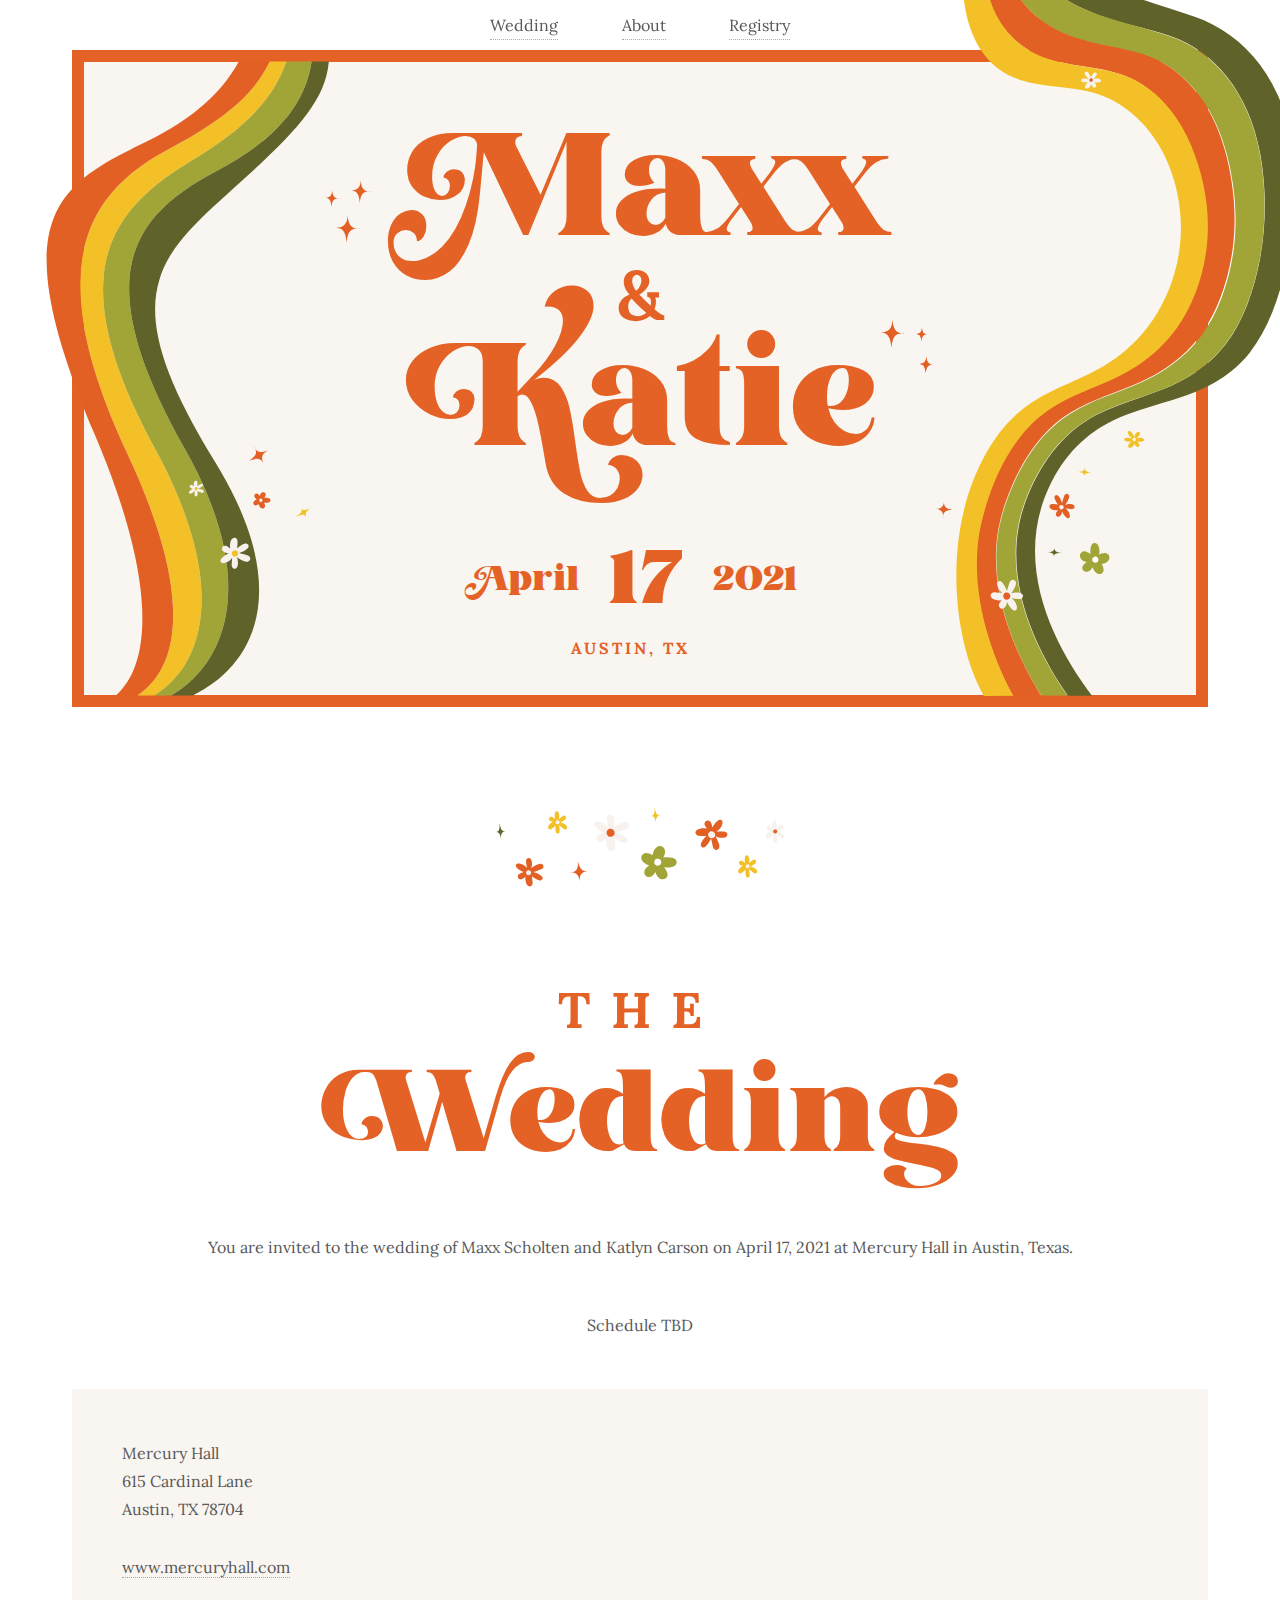
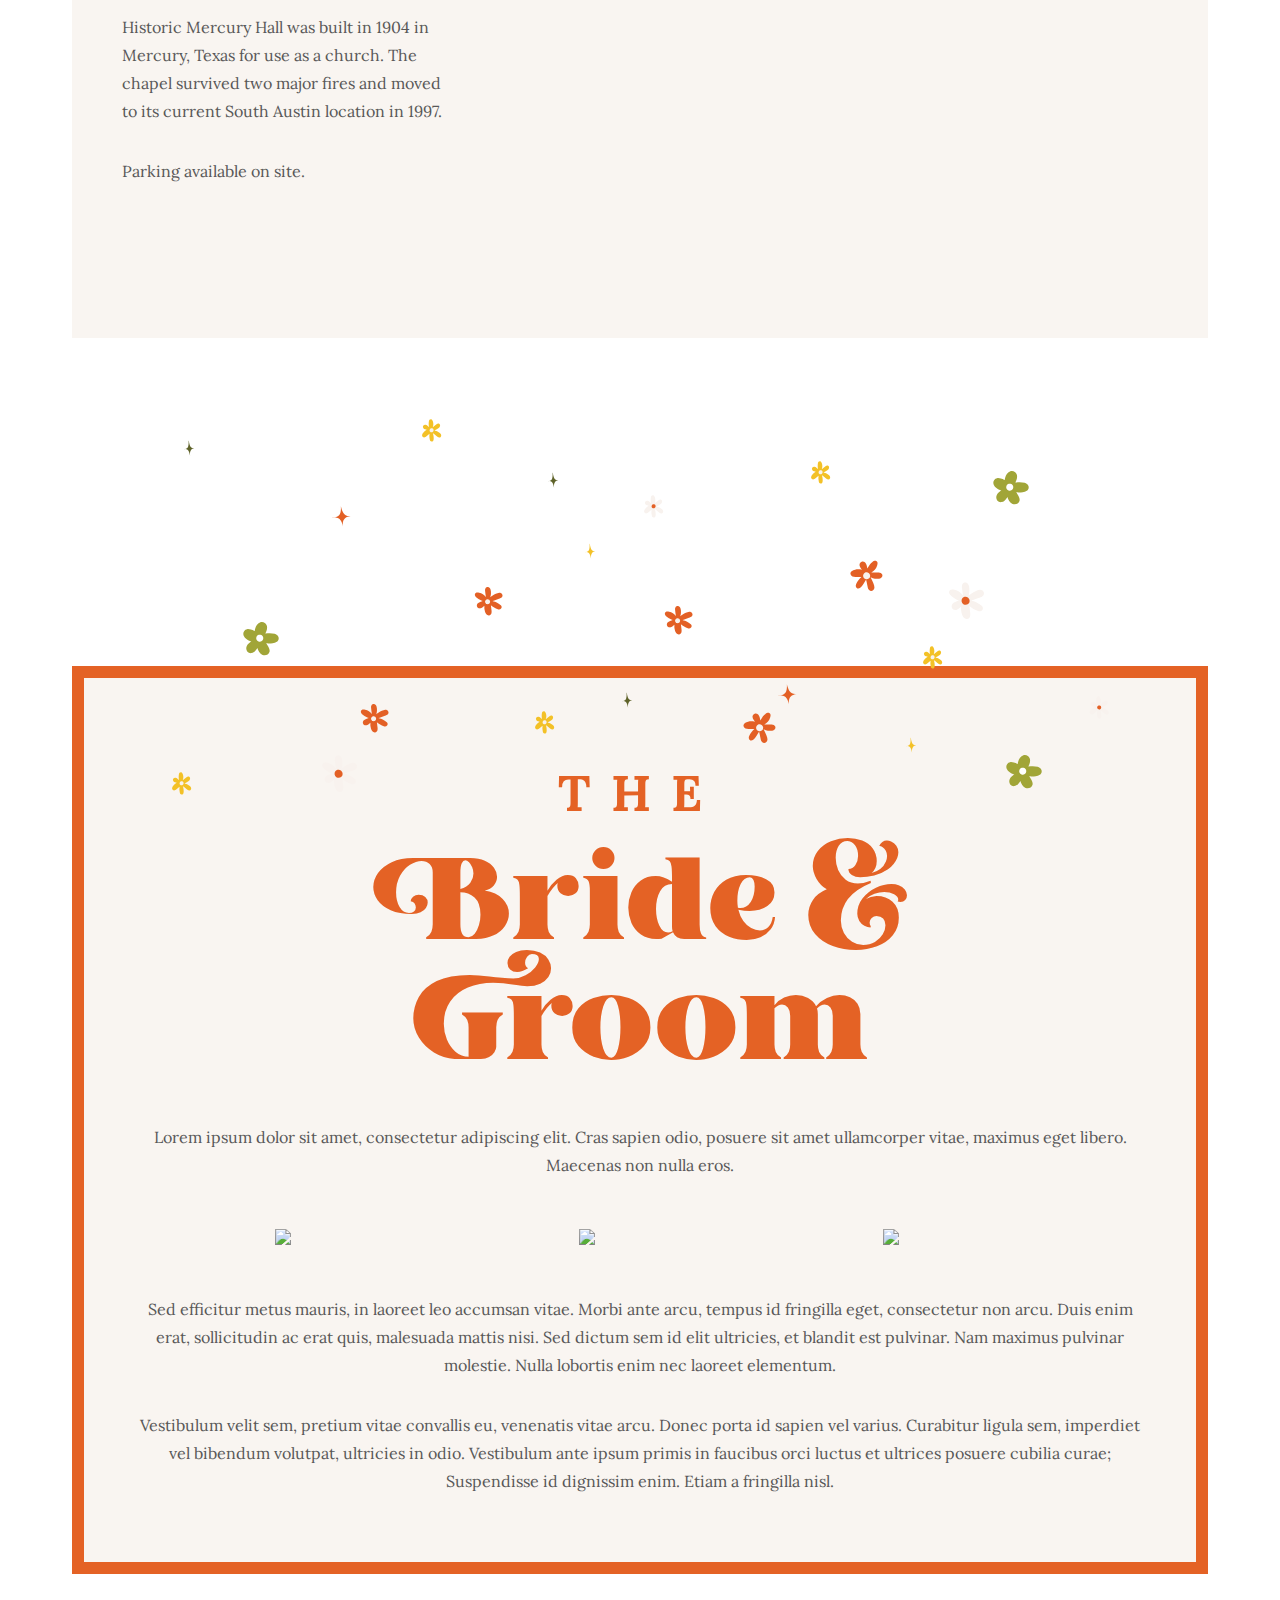
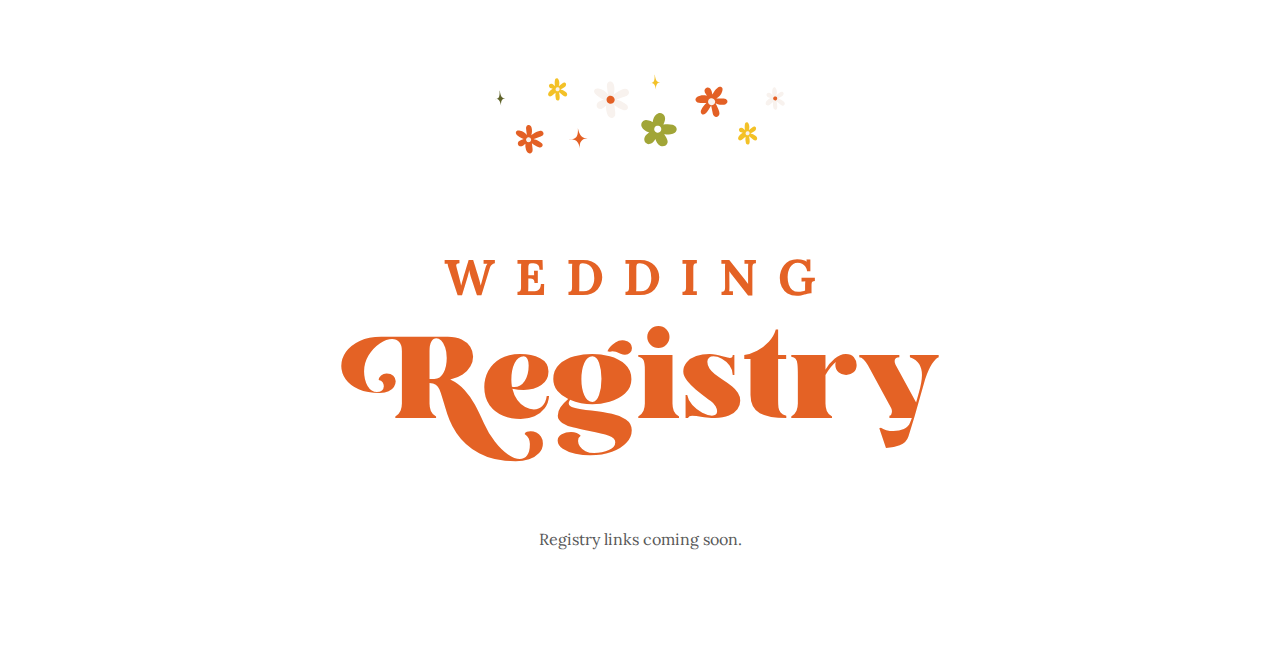
==== index.html @ 6b3a5795 "first commit" ====
<!DOCTYPE HTML>

<html>

<head>
  <title>Phantom by HTML5 UP</title>
  <meta charset="utf-8" />
  <meta name="google" content="notranslate">
  <meta http-equiv="Content-Language" content="en">
  <meta name="viewport" content="width=device-width, initial-scale=1, user-scalable=no" />
  <link rel="stylesheet" href="assets/css/main.css" />
  <link rel="stylesheet" href="assets/css/wedding.css" />
  <noscript>
    <link rel="stylesheet" href="assets/css/noscript.css" /></noscript>
</head>

<body class="is-preload">
  <!-- Wrapper -->
  <div id="wrapper">

    <!-- Menu -->
    <nav id="menu">
      <div>
        <a href="index.html#wedding">Wedding</a>
        <a href="index.html#bride-and-groom">About</a>
        <a href="index.html#registry">Registry</a>
      </div>
    </nav>

    <!-- Main -->
    <div id="main">
      <div class="inner">
        <section id="home">
          <div id="home-left"></div>
          <div id="home-right"></div>
          <div id="home-title-left"></div>
          <div id="home-title-right"></div>
          <div id="home-title-right"></div>

          <h1>Maxx <span>&</span> Katie</h1>

          <div class="date">
            <h3>April <span>17</span> 2021</h3>
            <h4>Austin, TX</h4>
          </div>
        </section>

        <div class="flower-spacer">
          <div></div>
        </div>

        <section id="wedding">
          <h2 class="section-title"><span class="small">The</span> Wedding</h2>
          <p class="large">You are invited to the wedding of Maxx Scholten and Katlyn Carson on April 17, 2021 at
            Mercury Hall in Austin, Texas. </p>
          <p class="small">Schedule TBD</p>

          <div class="location">
            <div class="text">
              <p class="large">
                Mercury Hall<br />
                615 Cardinal Lane<br />
                Austin, TX 78704<br />
              </p>
              <p class="small"><a href="https://www.mercuryhall.com/" target="_blank">www.mercuryhall.com</a></p>
              <p class="small">Historic Mercury Hall was built in 1904 in Mercury, Texas for use as a church. The chapel
                survived two
                major fires and moved to its current South Austin location in 1997.</p>
              <p class="small">Parking available on site.</p>
            </div>
            <div class="map">
              <iframe src="https://snazzymaps.com/embed/263643" width="666px" height="441px"
                style="border:none;"></iframe>
            </div>
          </div>
        </section>

        <div id="wedding-bride-and-groom-spacer">
          <div></div>
        </div>


        <section id="bride-and-groom">
          <h2 class="section-title"><span class="small">The</span> Bride & Groom</h2>


          <p class="large">Lorem ipsum dolor sit amet, consectetur adipiscing elit. Cras sapien odio, posuere sit amet
            ullamcorper vitae, maximus eget libero. Maecenas non nulla eros. </p>
          <div class="photos">
            <img src="http://placehold.it/329x500.png" />
            <img src="http://placehold.it/329x500.png" />
            <img src="http://placehold.it/329x500.png" />
            <img src="http://placehold.it/329x500.png" />
          </div>
          <p class="small">Sed efficitur metus mauris, in laoreet leo accumsan vitae. Morbi ante arcu, tempus id
            fringilla eget,
            consectetur non arcu. Duis enim erat, sollicitudin ac erat quis, malesuada mattis nisi. Sed dictum sem id
            elit ultricies, et blandit est pulvinar. Nam maximus pulvinar molestie. Nulla lobortis enim nec laoreet
            elementum.</p>
          <p class="small">Vestibulum velit sem, pretium vitae convallis eu, venenatis vitae arcu. Donec porta id sapien
            vel varius.
            Curabitur ligula sem, imperdiet vel bibendum volutpat, ultricies in odio. Vestibulum ante ipsum primis in
            faucibus orci luctus et ultrices posuere cubilia curae; Suspendisse id dignissim enim. Etiam a fringilla
            nisl. </p>
        </section>

        <div class="flower-spacer">
          <div></div>
        </div>



        <section id="registry">
          <h2 class="section-title"><span class="small">Wedding</span> Registry</h2>
          <p class="large">Registry links coming soon.</p>
        </section>




      </div>
    </div>


  </div>

  <!-- Scripts -->
  <script src="assets/js/jquery.min.js"></script>
  <script src="assets/js/browser.min.js"></script>
  <script src="assets/js/breakpoints.min.js"></script>
  <script src="assets/js/util.js"></script>
  <script src="assets/js/main.js"></script>

</body>

</html>
---- assets/css/main.css ----
@import url(fontawesome-all.min.css);
@import url("https://fonts.googleapis.com/css?family=Source+Sans+Pro:300,700,900");
@import url('https://fonts.googleapis.com/css2?family=Lora&display=swap');

@font-face {
  font-family: 'Kaoly';
  src: url(../webfonts/KaolyLite-Regular.ttf) format("truetype")
}

/*
	Phantom by HTML5 UP
	html5up.net | @ajlkn
	Free for personal and commercial use under the CCA 3.0 license (html5up.net/license)
*/

html,
body,
div,
span,
applet,
object,
iframe,
h1,
h2,
h3,
h4,
h5,
h6,
p,
blockquote,
pre,
a,
abbr,
acronym,
address,
big,
cite,
code,
del,
dfn,
em,
img,
ins,
kbd,
q,
s,
samp,
small,
strike,
strong,
sub,
sup,
tt,
var,
b,
u,
i,
center,
dl,
dt,
dd,
ol,
ul,
li,
fieldset,
form,
label,
legend,
table,
caption,
tbody,
tfoot,
thead,
tr,
th,
td,
article,
aside,
canvas,
details,
embed,
figure,
figcaption,
footer,
header,
hgroup,
menu,
nav,
output,
ruby,
section,
summary,
time,
mark,
audio,
video {
  margin: 0;
  padding: 0;
  border: 0;
  font-size: 100%;
  font: inherit;
  vertical-align: baseline;
}

article,
aside,
details,
figcaption,
figure,
footer,
header,
hgroup,
menu,
nav,
section {
  display: block;
}

body {
  line-height: 1;
}

ol,
ul {
  list-style: none;
}

blockquote,
q {
  quotes: none;
}

blockquote:before,
blockquote:after,
q:before,
q:after {
  content: '';
  content: none;
}

table {
  border-collapse: collapse;
  border-spacing: 0;
}

body {
  -webkit-text-size-adjust: none;
}

mark {
  background-color: transparent;
  color: inherit;
}

input::-moz-focus-inner {
  border: 0;
  padding: 0;
}

input,
select,
textarea {
  -moz-appearance: none;
  -webkit-appearance: none;
  -ms-appearance: none;
  appearance: none;
}

/* Basic */

@-ms-viewport {
  width: device-width;
}

body {
  -ms-overflow-style: scrollbar;
}

@media screen and (max-width: 480px) {

  html,
  body {
    min-width: 320px;
  }

}

html {
  box-sizing: border-box;
}

*,
*:before,
*:after {
  box-sizing: inherit;
}

body {
  background: #ffffff;
}

body.is-preload *,
body.is-preload *:before,
body.is-preload *:after {
  -moz-animation: none !important;
  -webkit-animation: none !important;
  -ms-animation: none !important;
  animation: none !important;
  -moz-transition: none !important;
  -webkit-transition: none !important;
  -ms-transition: none !important;
  transition: none !important;
}

/* Type */

body,
input,
select,
textarea {
  color: #585858;
  font-family: "Lora", Helvetica, sans-serif;
  font-size: 16pt;
  font-weight: 300;
  line-height: 1.75;
}

@media screen and (max-width: 1680px) {

  body,
  input,
  select,
  textarea {
    font-size: 14pt;
  }

}

@media screen and (max-width: 1280px) {

  body,
  input,
  select,
  textarea {
    font-size: 12pt;
  }

}

a {
  -moz-transition: border-bottom-color 0.2s ease, color 0.2s ease;
  -webkit-transition: border-bottom-color 0.2s ease, color 0.2s ease;
  -ms-transition: border-bottom-color 0.2s ease, color 0.2s ease;
  transition: border-bottom-color 0.2s ease, color 0.2s ease;
  text-decoration: none;
  color: #585858;
  border-bottom: dotted 1px rgba(88, 88, 88, 0.5);
}

a:hover {
  border-bottom-color: transparent;
}

strong,
b {
  font-weight: 900;
}

em,
i {
  font-style: italic;
}

p {
  margin: 0 0 2em 0;
}

h1 {
  font-size: 2.75em;
  font-weight: 700;
  font-family: 'Kaoly';
}

h1 a {
  color: inherit;
}

@media screen and (max-width: 736px) {

  h1 {
    font-size: 2em;
    margin: 0 0 1em 0;
  }

}

@media screen and (max-width: 360px) {

  h1 {
    font-size: 1.75em;
  }

}

h2,
h3,
h4,
h5,
h6 {
  font-weight: 900;
  line-height: 1.5;
}

h2 a,
h3 a,
h4 a,
h5 a,
h6 a {
  color: inherit;
}

h2 {
  font-size: 1.1em;
}

h3 {
  font-size: 1em;
}

h4 {
  font-size: 0.8em;
}

h5 {
  font-size: 0.8em;
}

h6 {
  font-size: 0.8em;
}

@media screen and (max-width: 980px) {

  h1 br,
  h2 br,
  h3 br,
  h4 br,
  h5 br,
  h6 br {
    display: none;
  }

}

@media screen and (max-width: 736px) {

  h2 {
    font-size: 1em;
  }

  h3 {
    font-size: 0.8em;
  }

}

sub {
  font-size: 0.8em;
  position: relative;
  top: 0.5em;
}

sup {
  font-size: 0.8em;
  position: relative;
  top: -0.5em;
}

blockquote {
  border-left: solid 4px #c9c9c9;
  font-style: italic;
  margin: 0 0 2em 0;
  padding: 0.5em 0 0.5em 2em;
}

code {
  background: rgba(144, 144, 144, 0.075);
  border-radius: 4px;
  border: solid 1px #c9c9c9;
  font-family: "Courier New", monospace;
  font-size: 0.9em;
  margin: 0 0.25em;
  padding: 0.25em 0.65em;
}

pre {
  -webkit-overflow-scrolling: touch;
  font-family: "Courier New", monospace;
  font-size: 0.9em;
  margin: 0 0 2em 0;
}

pre code {
  display: block;
  line-height: 1.75;
  padding: 1em 1.5em;
  overflow-x: auto;
}

hr {
  border: 0;
  border-bottom: solid 1px #c9c9c9;
  margin: 2em 0;
}

hr.major {
  margin: 3em 0;
}

.align-left {
  text-align: left;
}

.align-center {
  text-align: center;
}

.align-right {
  text-align: right;
}

/* Row */

.row {
  display: flex;
  flex-wrap: wrap;
  box-sizing: border-box;
  align-items: stretch;
}

.row>* {
  box-sizing: border-box;
}

.row.gtr-uniform>*> :last-child {
  margin-bottom: 0;
}

.row.aln-left {
  justify-content: flex-start;
}

.row.aln-center {
  justify-content: center;
}

.row.aln-right {
  justify-content: flex-end;
}

.row.aln-top {
  align-items: flex-start;
}

.row.aln-middle {
  align-items: center;
}

.row.aln-bottom {
  align-items: flex-end;
}

.row>.imp {
  order: -1;
}

.row>.col-1 {
  width: 8.33333%;
}

.row>.off-1 {
  margin-left: 8.33333%;
}

.row>.col-2 {
  width: 16.66667%;
}

.row>.off-2 {
  margin-left: 16.66667%;
}

.row>.col-3 {
  width: 25%;
}

.row>.off-3 {
  margin-left: 25%;
}

.row>.col-4 {
  width: 33.33333%;
}

.row>.off-4 {
  margin-left: 33.33333%;
}

.row>.col-5 {
  width: 41.66667%;
}

.row>.off-5 {
  margin-left: 41.66667%;
}

.row>.col-6 {
  width: 50%;
}

.row>.off-6 {
  margin-left: 50%;
}

.row>.col-7 {
  width: 58.33333%;
}

.row>.off-7 {
  margin-left: 58.33333%;
}

.row>.col-8 {
  width: 66.66667%;
}

.row>.off-8 {
  margin-left: 66.66667%;
}

.row>.col-9 {
  width: 75%;
}

.row>.off-9 {
  margin-left: 75%;
}

.row>.col-10 {
  width: 83.33333%;
}

.row>.off-10 {
  margin-left: 83.33333%;
}

.row>.col-11 {
  width: 91.66667%;
}

.row>.off-11 {
  margin-left: 91.66667%;
}

.row>.col-12 {
  width: 100%;
}

.row>.off-12 {
  margin-left: 100%;
}

.row.gtr-0 {
  margin-top: 0;
  margin-left: 0em;
}

.row.gtr-0>* {
  padding: 0 0 0 0em;
}

.row.gtr-0.gtr-uniform {
  margin-top: 0em;
}

.row.gtr-0.gtr-uniform>* {
  padding-top: 0em;
}

.row.gtr-25 {
  margin-top: 0;
  margin-left: -0.5em;
}

.row.gtr-25>* {
  padding: 0 0 0 0.5em;
}

.row.gtr-25.gtr-uniform {
  margin-top: -0.5em;
}

.row.gtr-25.gtr-uniform>* {
  padding-top: 0.5em;
}

.row.gtr-50 {
  margin-top: 0;
  margin-left: -1em;
}

.row.gtr-50>* {
  padding: 0 0 0 1em;
}

.row.gtr-50.gtr-uniform {
  margin-top: -1em;
}

.row.gtr-50.gtr-uniform>* {
  padding-top: 1em;
}

.row {
  margin-top: 0;
  margin-left: -2em;
}

.row>* {
  padding: 0 0 0 2em;
}

.row.gtr-uniform {
  margin-top: -2em;
}

.row.gtr-uniform>* {
  padding-top: 2em;
}

.row.gtr-150 {
  margin-top: 0;
  margin-left: -3em;
}

.row.gtr-150>* {
  padding: 0 0 0 3em;
}

.row.gtr-150.gtr-uniform {
  margin-top: -3em;
}

.row.gtr-150.gtr-uniform>* {
  padding-top: 3em;
}

.row.gtr-200 {
  margin-top: 0;
  margin-left: -4em;
}

.row.gtr-200>* {
  padding: 0 0 0 4em;
}

.row.gtr-200.gtr-uniform {
  margin-top: -4em;
}

.row.gtr-200.gtr-uniform>* {
  padding-top: 4em;
}

@media screen and (max-width: 1680px) {

  .row {
    display: flex;
    flex-wrap: wrap;
    box-sizing: border-box;
    align-items: stretch;
  }

  .row>* {
    box-sizing: border-box;
  }

  .row.gtr-uniform>*> :last-child {
    margin-bottom: 0;
  }

  .row.aln-left {
    justify-content: flex-start;
  }

  .row.aln-center {
    justify-content: center;
  }

  .row.aln-right {
    justify-content: flex-end;
  }

  .row.aln-top {
    align-items: flex-start;
  }

  .row.aln-middle {
    align-items: center;
  }

  .row.aln-bottom {
    align-items: flex-end;
  }

  .row>.imp-xlarge {
    order: -1;
  }

  .row>.col-1-xlarge {
    width: 8.33333%;
  }

  .row>.off-1-xlarge {
    margin-left: 8.33333%;
  }

  .row>.col-2-xlarge {
    width: 16.66667%;
  }

  .row>.off-2-xlarge {
    margin-left: 16.66667%;
  }

  .row>.col-3-xlarge {
    width: 25%;
  }

  .row>.off-3-xlarge {
    margin-left: 25%;
  }

  .row>.col-4-xlarge {
    width: 33.33333%;
  }

  .row>.off-4-xlarge {
    margin-left: 33.33333%;
  }

  .row>.col-5-xlarge {
    width: 41.66667%;
  }

  .row>.off-5-xlarge {
    margin-left: 41.66667%;
  }

  .row>.col-6-xlarge {
    width: 50%;
  }

  .row>.off-6-xlarge {
    margin-left: 50%;
  }

  .row>.col-7-xlarge {
    width: 58.33333%;
  }

  .row>.off-7-xlarge {
    margin-left: 58.33333%;
  }

  .row>.col-8-xlarge {
    width: 66.66667%;
  }

  .row>.off-8-xlarge {
    margin-left: 66.66667%;
  }

  .row>.col-9-xlarge {
    width: 75%;
  }

  .row>.off-9-xlarge {
    margin-left: 75%;
  }

  .row>.col-10-xlarge {
    width: 83.33333%;
  }

  .row>.off-10-xlarge {
    margin-left: 83.33333%;
  }

  .row>.col-11-xlarge {
    width: 91.66667%;
  }

  .row>.off-11-xlarge {
    margin-left: 91.66667%;
  }

  .row>.col-12-xlarge {
    width: 100%;
  }

  .row>.off-12-xlarge {
    margin-left: 100%;
  }

  .row.gtr-0 {
    margin-top: 0;
    margin-left: 0em;
  }

  .row.gtr-0>* {
    padding: 0 0 0 0em;
  }

  .row.gtr-0.gtr-uniform {
    margin-top: 0em;
  }

  .row.gtr-0.gtr-uniform>* {
    padding-top: 0em;
  }

  .row.gtr-25 {
    margin-top: 0;
    margin-left: -0.5em;
  }

  .row.gtr-25>* {
    padding: 0 0 0 0.5em;
  }

  .row.gtr-25.gtr-uniform {
    margin-top: -0.5em;
  }

  .row.gtr-25.gtr-uniform>* {
    padding-top: 0.5em;
  }

  .row.gtr-50 {
    margin-top: 0;
    margin-left: -1em;
  }

  .row.gtr-50>* {
    padding: 0 0 0 1em;
  }

  .row.gtr-50.gtr-uniform {
    margin-top: -1em;
  }

  .row.gtr-50.gtr-uniform>* {
    padding-top: 1em;
  }

  .row {
    margin-top: 0;
    margin-left: -2em;
  }

  .row>* {
    padding: 0 0 0 2em;
  }

  .row.gtr-uniform {
    margin-top: -2em;
  }

  .row.gtr-uniform>* {
    padding-top: 2em;
  }

  .row.gtr-150 {
    margin-top: 0;
    margin-left: -3em;
  }

  .row.gtr-150>* {
    padding: 0 0 0 3em;
  }

  .row.gtr-150.gtr-uniform {
    margin-top: -3em;
  }

  .row.gtr-150.gtr-uniform>* {
    padding-top: 3em;
  }

  .row.gtr-200 {
    margin-top: 0;
    margin-left: -4em;
  }

  .row.gtr-200>* {
    padding: 0 0 0 4em;
  }

  .row.gtr-200.gtr-uniform {
    margin-top: -4em;
  }

  .row.gtr-200.gtr-uniform>* {
    padding-top: 4em;
  }

}

@media screen and (max-width: 1280px) {

  .row {
    display: flex;
    flex-wrap: wrap;
    box-sizing: border-box;
    align-items: stretch;
  }

  .row>* {
    box-sizing: border-box;
  }

  .row.gtr-uniform>*> :last-child {
    margin-bottom: 0;
  }

  .row.aln-left {
    justify-content: flex-start;
  }

  .row.aln-center {
    justify-content: center;
  }

  .row.aln-right {
    justify-content: flex-end;
  }

  .row.aln-top {
    align-items: flex-start;
  }

  .row.aln-middle {
    align-items: center;
  }

  .row.aln-bottom {
    align-items: flex-end;
  }

  .row>.imp-large {
    order: -1;
  }

  .row>.col-1-large {
    width: 8.33333%;
  }

  .row>.off-1-large {
    margin-left: 8.33333%;
  }

  .row>.col-2-large {
    width: 16.66667%;
  }

  .row>.off-2-large {
    margin-left: 16.66667%;
  }

  .row>.col-3-large {
    width: 25%;
  }

  .row>.off-3-large {
    margin-left: 25%;
  }

  .row>.col-4-large {
    width: 33.33333%;
  }

  .row>.off-4-large {
    margin-left: 33.33333%;
  }

  .row>.col-5-large {
    width: 41.66667%;
  }

  .row>.off-5-large {
    margin-left: 41.66667%;
  }

  .row>.col-6-large {
    width: 50%;
  }

  .row>.off-6-large {
    margin-left: 50%;
  }

  .row>.col-7-large {
    width: 58.33333%;
  }

  .row>.off-7-large {
    margin-left: 58.33333%;
  }

  .row>.col-8-large {
    width: 66.66667%;
  }

  .row>.off-8-large {
    margin-left: 66.66667%;
  }

  .row>.col-9-large {
    width: 75%;
  }

  .row>.off-9-large {
    margin-left: 75%;
  }

  .row>.col-10-large {
    width: 83.33333%;
  }

  .row>.off-10-large {
    margin-left: 83.33333%;
  }

  .row>.col-11-large {
    width: 91.66667%;
  }

  .row>.off-11-large {
    margin-left: 91.66667%;
  }

  .row>.col-12-large {
    width: 100%;
  }

  .row>.off-12-large {
    margin-left: 100%;
  }

  .row.gtr-0 {
    margin-top: 0;
    margin-left: 0em;
  }

  .row.gtr-0>* {
    padding: 0 0 0 0em;
  }

  .row.gtr-0.gtr-uniform {
    margin-top: 0em;
  }

  .row.gtr-0.gtr-uniform>* {
    padding-top: 0em;
  }

  .row.gtr-25 {
    margin-top: 0;
    margin-left: -0.5em;
  }

  .row.gtr-25>* {
    padding: 0 0 0 0.5em;
  }

  .row.gtr-25.gtr-uniform {
    margin-top: -0.5em;
  }

  .row.gtr-25.gtr-uniform>* {
    padding-top: 0.5em;
  }

  .row.gtr-50 {
    margin-top: 0;
    margin-left: -1em;
  }

  .row.gtr-50>* {
    padding: 0 0 0 1em;
  }

  .row.gtr-50.gtr-uniform {
    margin-top: -1em;
  }

  .row.gtr-50.gtr-uniform>* {
    padding-top: 1em;
  }

  .row {
    margin-top: 0;
    margin-left: -2em;
  }

  .row>* {
    padding: 0 0 0 2em;
  }

  .row.gtr-uniform {
    margin-top: -2em;
  }

  .row.gtr-uniform>* {
    padding-top: 2em;
  }

  .row.gtr-150 {
    margin-top: 0;
    margin-left: -3em;
  }

  .row.gtr-150>* {
    padding: 0 0 0 3em;
  }

  .row.gtr-150.gtr-uniform {
    margin-top: -3em;
  }

  .row.gtr-150.gtr-uniform>* {
    padding-top: 3em;
  }

  .row.gtr-200 {
    margin-top: 0;
    margin-left: -4em;
  }

  .row.gtr-200>* {
    padding: 0 0 0 4em;
  }

  .row.gtr-200.gtr-uniform {
    margin-top: -4em;
  }

  .row.gtr-200.gtr-uniform>* {
    padding-top: 4em;
  }

}

@media screen and (max-width: 980px) {

  .row {
    display: flex;
    flex-wrap: wrap;
    box-sizing: border-box;
    align-items: stretch;
  }

  .row>* {
    box-sizing: border-box;
  }

  .row.gtr-uniform>*> :last-child {
    margin-bottom: 0;
  }

  .row.aln-left {
    justify-content: flex-start;
  }

  .row.aln-center {
    justify-content: center;
  }

  .row.aln-right {
    justify-content: flex-end;
  }

  .row.aln-top {
    align-items: flex-start;
  }

  .row.aln-middle {
    align-items: center;
  }

  .row.aln-bottom {
    align-items: flex-end;
  }

  .row>.imp-medium {
    order: -1;
  }

  .row>.col-1-medium {
    width: 8.33333%;
  }

  .row>.off-1-medium {
    margin-left: 8.33333%;
  }

  .row>.col-2-medium {
    width: 16.66667%;
  }

  .row>.off-2-medium {
    margin-left: 16.66667%;
  }

  .row>.col-3-medium {
    width: 25%;
  }

  .row>.off-3-medium {
    margin-left: 25%;
  }

  .row>.col-4-medium {
    width: 33.33333%;
  }

  .row>.off-4-medium {
    margin-left: 33.33333%;
  }

  .row>.col-5-medium {
    width: 41.66667%;
  }

  .row>.off-5-medium {
    margin-left: 41.66667%;
  }

  .row>.col-6-medium {
    width: 50%;
  }

  .row>.off-6-medium {
    margin-left: 50%;
  }

  .row>.col-7-medium {
    width: 58.33333%;
  }

  .row>.off-7-medium {
    margin-left: 58.33333%;
  }

  .row>.col-8-medium {
    width: 66.66667%;
  }

  .row>.off-8-medium {
    margin-left: 66.66667%;
  }

  .row>.col-9-medium {
    width: 75%;
  }

  .row>.off-9-medium {
    margin-left: 75%;
  }

  .row>.col-10-medium {
    width: 83.33333%;
  }

  .row>.off-10-medium {
    margin-left: 83.33333%;
  }

  .row>.col-11-medium {
    width: 91.66667%;
  }

  .row>.off-11-medium {
    margin-left: 91.66667%;
  }

  .row>.col-12-medium {
    width: 100%;
  }

  .row>.off-12-medium {
    margin-left: 100%;
  }

  .row.gtr-0 {
    margin-top: 0;
    margin-left: 0em;
  }

  .row.gtr-0>* {
    padding: 0 0 0 0em;
  }

  .row.gtr-0.gtr-uniform {
    margin-top: 0em;
  }

  .row.gtr-0.gtr-uniform>* {
    padding-top: 0em;
  }

  .row.gtr-25 {
    margin-top: 0;
    margin-left: -0.375em;
  }

  .row.gtr-25>* {
    padding: 0 0 0 0.375em;
  }

  .row.gtr-25.gtr-uniform {
    margin-top: -0.375em;
  }

  .row.gtr-25.gtr-uniform>* {
    padding-top: 0.375em;
  }

  .row.gtr-50 {
    margin-top: 0;
    margin-left: -0.75em;
  }

  .row.gtr-50>* {
    padding: 0 0 0 0.75em;
  }

  .row.gtr-50.gtr-uniform {
    margin-top: -0.75em;
  }

  .row.gtr-50.gtr-uniform>* {
    padding-top: 0.75em;
  }

  .row {
    margin-top: 0;
    margin-left: -1.5em;
  }

  .row>* {
    padding: 0 0 0 1.5em;
  }

  .row.gtr-uniform {
    margin-top: -1.5em;
  }

  .row.gtr-uniform>* {
    padding-top: 1.5em;
  }

  .row.gtr-150 {
    margin-top: 0;
    margin-left: -2.25em;
  }

  .row.gtr-150>* {
    padding: 0 0 0 2.25em;
  }

  .row.gtr-150.gtr-uniform {
    margin-top: -2.25em;
  }

  .row.gtr-150.gtr-uniform>* {
    padding-top: 2.25em;
  }

  .row.gtr-200 {
    margin-top: 0;
    margin-left: -3em;
  }

  .row.gtr-200>* {
    padding: 0 0 0 3em;
  }

  .row.gtr-200.gtr-uniform {
    margin-top: -3em;
  }

  .row.gtr-200.gtr-uniform>* {
    padding-top: 3em;
  }

}

@media screen and (max-width: 736px) {

  .row {
    display: flex;
    flex-wrap: wrap;
    box-sizing: border-box;
    align-items: stretch;
  }

  .row>* {
    box-sizing: border-box;
  }

  .row.gtr-uniform>*> :last-child {
    margin-bottom: 0;
  }

  .row.aln-left {
    justify-content: flex-start;
  }

  .row.aln-center {
    justify-content: center;
  }

  .row.aln-right {
    justify-content: flex-end;
  }

  .row.aln-top {
    align-items: flex-start;
  }

  .row.aln-middle {
    align-items: center;
  }

  .row.aln-bottom {
    align-items: flex-end;
  }

  .row>.imp-small {
    order: -1;
  }

  .row>.col-1-small {
    width: 8.33333%;
  }

  .row>.off-1-small {
    margin-left: 8.33333%;
  }

  .row>.col-2-small {
    width: 16.66667%;
  }

  .row>.off-2-small {
    margin-left: 16.66667%;
  }

  .row>.col-3-small {
    width: 25%;
  }

  .row>.off-3-small {
    margin-left: 25%;
  }

  .row>.col-4-small {
    width: 33.33333%;
  }

  .row>.off-4-small {
    margin-left: 33.33333%;
  }

  .row>.col-5-small {
    width: 41.66667%;
  }

  .row>.off-5-small {
    margin-left: 41.66667%;
  }

  .row>.col-6-small {
    width: 50%;
  }

  .row>.off-6-small {
    margin-left: 50%;
  }

  .row>.col-7-small {
    width: 58.33333%;
  }

  .row>.off-7-small {
    margin-left: 58.33333%;
  }

  .row>.col-8-small {
    width: 66.66667%;
  }

  .row>.off-8-small {
    margin-left: 66.66667%;
  }

  .row>.col-9-small {
    width: 75%;
  }

  .row>.off-9-small {
    margin-left: 75%;
  }

  .row>.col-10-small {
    width: 83.33333%;
  }

  .row>.off-10-small {
    margin-left: 83.33333%;
  }

  .row>.col-11-small {
    width: 91.66667%;
  }

  .row>.off-11-small {
    margin-left: 91.66667%;
  }

  .row>.col-12-small {
    width: 100%;
  }

  .row>.off-12-small {
    margin-left: 100%;
  }

  .row.gtr-0 {
    margin-top: 0;
    margin-left: 0em;
  }

  .row.gtr-0>* {
    padding: 0 0 0 0em;
  }

  .row.gtr-0.gtr-uniform {
    margin-top: 0em;
  }

  .row.gtr-0.gtr-uniform>* {
    padding-top: 0em;
  }

  .row.gtr-25 {
    margin-top: 0;
    margin-left: -0.25em;
  }

  .row.gtr-25>* {
    padding: 0 0 0 0.25em;
  }

  .row.gtr-25.gtr-uniform {
    margin-top: -0.25em;
  }

  .row.gtr-25.gtr-uniform>* {
    padding-top: 0.25em;
  }

  .row.gtr-50 {
    margin-top: 0;
    margin-left: -0.5em;
  }

  .row.gtr-50>* {
    padding: 0 0 0 0.5em;
  }

  .row.gtr-50.gtr-uniform {
    margin-top: -0.5em;
  }

  .row.gtr-50.gtr-uniform>* {
    padding-top: 0.5em;
  }

  .row {
    margin-top: 0;
    margin-left: -1em;
  }

  .row>* {
    padding: 0 0 0 1em;
  }

  .row.gtr-uniform {
    margin-top: -1em;
  }

  .row.gtr-uniform>* {
    padding-top: 1em;
  }

  .row.gtr-150 {
    margin-top: 0;
    margin-left: -1.5em;
  }

  .row.gtr-150>* {
    padding: 0 0 0 1.5em;
  }

  .row.gtr-150.gtr-uniform {
    margin-top: -1.5em;
  }

  .row.gtr-150.gtr-uniform>* {
    padding-top: 1.5em;
  }

  .row.gtr-200 {
    margin-top: 0;
    margin-left: -2em;
  }

  .row.gtr-200>* {
    padding: 0 0 0 2em;
  }

  .row.gtr-200.gtr-uniform {
    margin-top: -2em;
  }

  .row.gtr-200.gtr-uniform>* {
    padding-top: 2em;
  }

}

@media screen and (max-width: 480px) {

  .row {
    display: flex;
    flex-wrap: wrap;
    box-sizing: border-box;
    align-items: stretch;
  }

  .row>* {
    box-sizing: border-box;
  }

  .row.gtr-uniform>*> :last-child {
    margin-bottom: 0;
  }

  .row.aln-left {
    justify-content: flex-start;
  }

  .row.aln-center {
    justify-content: center;
  }

  .row.aln-right {
    justify-content: flex-end;
  }

  .row.aln-top {
    align-items: flex-start;
  }

  .row.aln-middle {
    align-items: center;
  }

  .row.aln-bottom {
    align-items: flex-end;
  }

  .row>.imp-xsmall {
    order: -1;
  }

  .row>.col-1-xsmall {
    width: 8.33333%;
  }

  .row>.off-1-xsmall {
    margin-left: 8.33333%;
  }

  .row>.col-2-xsmall {
    width: 16.66667%;
  }

  .row>.off-2-xsmall {
    margin-left: 16.66667%;
  }

  .row>.col-3-xsmall {
    width: 25%;
  }

  .row>.off-3-xsmall {
    margin-left: 25%;
  }

  .row>.col-4-xsmall {
    width: 33.33333%;
  }

  .row>.off-4-xsmall {
    margin-left: 33.33333%;
  }

  .row>.col-5-xsmall {
    width: 41.66667%;
  }

  .row>.off-5-xsmall {
    margin-left: 41.66667%;
  }

  .row>.col-6-xsmall {
    width: 50%;
  }

  .row>.off-6-xsmall {
    margin-left: 50%;
  }

  .row>.col-7-xsmall {
    width: 58.33333%;
  }

  .row>.off-7-xsmall {
    margin-left: 58.33333%;
  }

  .row>.col-8-xsmall {
    width: 66.66667%;
  }

  .row>.off-8-xsmall {
    margin-left: 66.66667%;
  }

  .row>.col-9-xsmall {
    width: 75%;
  }

  .row>.off-9-xsmall {
    margin-left: 75%;
  }

  .row>.col-10-xsmall {
    width: 83.33333%;
  }

  .row>.off-10-xsmall {
    margin-left: 83.33333%;
  }

  .row>.col-11-xsmall {
    width: 91.66667%;
  }

  .row>.off-11-xsmall {
    margin-left: 91.66667%;
  }

  .row>.col-12-xsmall {
    width: 100%;
  }

  .row>.off-12-xsmall {
    margin-left: 100%;
  }

  .row.gtr-0 {
    margin-top: 0;
    margin-left: 0em;
  }

  .row.gtr-0>* {
    padding: 0 0 0 0em;
  }

  .row.gtr-0.gtr-uniform {
    margin-top: 0em;
  }

  .row.gtr-0.gtr-uniform>* {
    padding-top: 0em;
  }

  .row.gtr-25 {
    margin-top: 0;
    margin-left: -0.25em;
  }

  .row.gtr-25>* {
    padding: 0 0 0 0.25em;
  }

  .row.gtr-25.gtr-uniform {
    margin-top: -0.25em;
  }

  .row.gtr-25.gtr-uniform>* {
    padding-top: 0.25em;
  }

  .row.gtr-50 {
    margin-top: 0;
    margin-left: -0.5em;
  }

  .row.gtr-50>* {
    padding: 0 0 0 0.5em;
  }

  .row.gtr-50.gtr-uniform {
    margin-top: -0.5em;
  }

  .row.gtr-50.gtr-uniform>* {
    padding-top: 0.5em;
  }

  .row {
    margin-top: 0;
    margin-left: -1em;
  }

  .row>* {
    padding: 0 0 0 1em;
  }

  .row.gtr-uniform {
    margin-top: -1em;
  }

  .row.gtr-uniform>* {
    padding-top: 1em;
  }

  .row.gtr-150 {
    margin-top: 0;
    margin-left: -1.5em;
  }

  .row.gtr-150>* {
    padding: 0 0 0 1.5em;
  }

  .row.gtr-150.gtr-uniform {
    margin-top: -1.5em;
  }

  .row.gtr-150.gtr-uniform>* {
    padding-top: 1.5em;
  }

  .row.gtr-200 {
    margin-top: 0;
    margin-left: -2em;
  }

  .row.gtr-200>* {
    padding: 0 0 0 2em;
  }

  .row.gtr-200.gtr-uniform {
    margin-top: -2em;
  }

  .row.gtr-200.gtr-uniform>* {
    padding-top: 2em;
  }

}

/* Section/Article */

section.special,
article.special {
  text-align: center;
}

header p {
  margin-top: -1em;
}

@media screen and (max-width: 736px) {

  header p {
    margin-top: 0;
  }

}

/* Icon */

.icon {
  text-decoration: none;
  border-bottom: none;
  position: relative;
}

.icon:before {
  -moz-osx-font-smoothing: grayscale;
  -webkit-font-smoothing: antialiased;
  display: inline-block;
  font-style: normal;
  font-variant: normal;
  text-rendering: auto;
  line-height: 1;
  text-transform: none !important;
  font-family: 'Font Awesome 5 Free';
  font-weight: 400;
}

.icon>.label {
  display: none;
}

.icon:before {
  line-height: inherit;
}

.icon.solid:before {
  font-weight: 900;
}

.icon.brands:before {
  font-family: 'Font Awesome 5 Brands';
}

.icon.style2 {
  -moz-transition: background-color 0.2s ease-in-out, color 0.2s ease-in-out, border-color 0.2s ease-in-out;
  -webkit-transition: background-color 0.2s ease-in-out, color 0.2s ease-in-out, border-color 0.2s ease-in-out;
  -ms-transition: background-color 0.2s ease-in-out, color 0.2s ease-in-out, border-color 0.2s ease-in-out;
  transition: background-color 0.2s ease-in-out, color 0.2s ease-in-out, border-color 0.2s ease-in-out;
  background-color: transparent;
  border: solid 1px #c9c9c9;
  border-radius: 4px;
  width: 2.65em;
  height: 2.65em;
  display: inline-block;
  text-align: center;
  line-height: 2.65em;
  color: inherit;
}

.icon.style2:before {
  font-size: 1.1em;
}

.icon.style2:hover {
  color: #f2849e;
  border-color: #f2849e;
}

.icon.style2:active {
  background-color: rgba(242, 132, 158, 0.1);
}

/* List */

ol {
  list-style: decimal;
  margin: 0 0 2em 0;
  padding-left: 1.25em;
}

ol li {
  padding-left: 0.25em;
}

ul {
  list-style: disc;
  margin: 0 0 2em 0;
  padding-left: 1em;
}

ul li {
  padding-left: 0.5em;
}

ul.alt {
  list-style: none;
  padding-left: 0;
}

ul.alt li {
  border-top: solid 1px #c9c9c9;
  padding: 0.5em 0;
}

ul.alt li:first-child {
  border-top: 0;
  padding-top: 0;
}

dl {
  margin: 0 0 2em 0;
}

dl dt {
  display: block;
  font-weight: 900;
  margin: 0 0 1em 0;
}

dl dd {
  margin-left: 2em;
}

/* Actions */

ul.actions {
  display: -moz-flex;
  display: -webkit-flex;
  display: -ms-flex;
  display: flex;
  cursor: default;
  list-style: none;
  margin-left: -1em;
  padding-left: 0;
}

ul.actions li {
  padding: 0 0 0 1em;
  vertical-align: middle;
}

ul.actions.special {
  -moz-justify-content: center;
  -webkit-justify-content: center;
  -ms-justify-content: center;
  justify-content: center;
  width: 100%;
  margin-left: 0;
}

ul.actions.special li:first-child {
  padding-left: 0;
}

ul.actions.stacked {
  -moz-flex-direction: column;
  -webkit-flex-direction: column;
  -ms-flex-direction: column;
  flex-direction: column;
  margin-left: 0;
}

ul.actions.stacked li {
  padding: 1.3em 0 0 0;
}

ul.actions.stacked li:first-child {
  padding-top: 0;
}

ul.actions.fit {
  width: calc(100% + 1em);
}

ul.actions.fit li {
  -moz-flex-grow: 1;
  -webkit-flex-grow: 1;
  -ms-flex-grow: 1;
  flex-grow: 1;
  -moz-flex-shrink: 1;
  -webkit-flex-shrink: 1;
  -ms-flex-shrink: 1;
  flex-shrink: 1;
  width: 100%;
}

ul.actions.fit li>* {
  width: 100%;
}

ul.actions.fit.stacked {
  width: 100%;
}

@media screen and (max-width: 480px) {

  ul.actions:not(.fixed) {
    -moz-flex-direction: column;
    -webkit-flex-direction: column;
    -ms-flex-direction: column;
    flex-direction: column;
    margin-left: 0;
    width: 100% !important;
  }

  ul.actions:not(.fixed) li {
    -moz-flex-grow: 1;
    -webkit-flex-grow: 1;
    -ms-flex-grow: 1;
    flex-grow: 1;
    -moz-flex-shrink: 1;
    -webkit-flex-shrink: 1;
    -ms-flex-shrink: 1;
    flex-shrink: 1;
    padding: 1em 0 0 0;
    text-align: center;
    width: 100%;
  }

  ul.actions:not(.fixed) li>* {
    width: 100%;
  }

  ul.actions:not(.fixed) li:first-child {
    padding-top: 0;
  }

  ul.actions:not(.fixed) li input[type="submit"],
  ul.actions:not(.fixed) li input[type="reset"],
  ul.actions:not(.fixed) li input[type="button"],
  ul.actions:not(.fixed) li button,
  ul.actions:not(.fixed) li .button {
    width: 100%;
  }

  ul.actions:not(.fixed) li input[type="submit"].icon:before,
  ul.actions:not(.fixed) li input[type="reset"].icon:before,
  ul.actions:not(.fixed) li input[type="button"].icon:before,
  ul.actions:not(.fixed) li button.icon:before,
  ul.actions:not(.fixed) li .button.icon:before {
    margin-left: -0.5rem;
  }

}

/* Icons */

ul.icons {
  cursor: default;
  list-style: none;
  padding-left: 0;
  margin: -1em 0 2em -1em;
}

ul.icons li {
  display: inline-block;
  padding: 1em 0 0 1em;
}

/* Form */

form {
  margin: 0 0 2em 0;
  overflow-x: hidden;
}

form> :last-child {
  margin-bottom: 0;
}

form>.fields {
  display: -moz-flex;
  display: -webkit-flex;
  display: -ms-flex;
  display: flex;
  -moz-flex-wrap: wrap;
  -webkit-flex-wrap: wrap;
  -ms-flex-wrap: wrap;
  flex-wrap: wrap;
  width: calc(100% + 3em);
  margin: -1.5em 0 2em -1.5em;
}

form>.fields>.field {
  -moz-flex-grow: 0;
  -webkit-flex-grow: 0;
  -ms-flex-grow: 0;
  flex-grow: 0;
  -moz-flex-shrink: 0;
  -webkit-flex-shrink: 0;
  -ms-flex-shrink: 0;
  flex-shrink: 0;
  padding: 1.5em 0 0 1.5em;
  width: calc(100% - 1.5em);
}

form>.fields>.field.half {
  width: calc(50% - 0.75em);
}

form>.fields>.field.third {
  width: calc(100%/3 - 0.5em);
}

form>.fields>.field.quarter {
  width: calc(25% - 0.375em);
}

@media screen and (max-width: 480px) {

  form>.fields {
    width: calc(100% + 3em);
    margin: -1.5em 0 2em -1.5em;
  }

  form>.fields>.field {
    padding: 1.5em 0 0 1.5em;
    width: calc(100% - 1.5em);
  }

  form>.fields>.field.half {
    width: calc(100% - 1.5em);
  }

  form>.fields>.field.third {
    width: calc(100% - 1.5em);
  }

  form>.fields>.field.quarter {
    width: calc(100% - 1.5em);
  }

}

label {
  display: block;
  font-size: 0.9em;
  font-weight: 900;
  margin: 0 0 1em 0;
}

input[type="text"],
input[type="password"],
input[type="email"],
input[type="tel"],
select,
textarea {
  -moz-appearance: none;
  -webkit-appearance: none;
  -ms-appearance: none;
  appearance: none;
  background-color: transparent;
  border: none;
  border-radius: 0;
  border-bottom: solid 1px #c9c9c9;
  color: inherit;
  display: block;
  outline: 0;
  padding: 0;
  text-decoration: none;
  width: 100%;
}

input[type="text"]:invalid,
input[type="password"]:invalid,
input[type="email"]:invalid,
input[type="tel"]:invalid,
select:invalid,
textarea:invalid {
  box-shadow: none;
}

input[type="text"]:focus,
input[type="password"]:focus,
input[type="email"]:focus,
input[type="tel"]:focus,
select:focus,
textarea:focus {
  border-bottom-color: #f2849e;
  box-shadow: inset 0 -1px 0 0 #f2849e;
}

select {
  background-image: url("data:image/svg+xml;charset=utf8,%3Csvg xmlns='http://www.w3.org/2000/svg' width='40' height='40' preserveAspectRatio='none' viewBox='0 0 40 40'%3E%3Cpath d='M9.4,12.3l10.4,10.4l10.4-10.4c0.2-0.2,0.5-0.4,0.9-0.4c0.3,0,0.6,0.1,0.9,0.4l3.3,3.3c0.2,0.2,0.4,0.5,0.4,0.9 c0,0.4-0.1,0.6-0.4,0.9L20.7,31.9c-0.2,0.2-0.5,0.4-0.9,0.4c-0.3,0-0.6-0.1-0.9-0.4L4.3,17.3c-0.2-0.2-0.4-0.5-0.4-0.9 c0-0.4,0.1-0.6,0.4-0.9l3.3-3.3c0.2-0.2,0.5-0.4,0.9-0.4S9.1,12.1,9.4,12.3z' fill='%23c9c9c9' /%3E%3C/svg%3E");
  background-size: 1.25rem;
  background-repeat: no-repeat;
  background-position: calc(100% - 1rem) center;
  height: 3em;
  padding-right: 3em;
  text-overflow: ellipsis;
}

select option {
  background: #ffffff;
}

select:focus::-ms-value {
  background-color: transparent;
}

select::-ms-expand {
  display: none;
}

input[type="text"],
input[type="password"],
input[type="email"],
select {
  height: 3em;
}

textarea {
  padding: 0;
  min-height: 3.75em;
}

input[type="checkbox"],
input[type="radio"] {
  -moz-appearance: none;
  -webkit-appearance: none;
  -ms-appearance: none;
  appearance: none;
  display: block;
  float: left;
  margin-right: -2em;
  opacity: 0;
  width: 1em;
  z-index: -1;
}

input[type="checkbox"]+label,
input[type="radio"]+label {
  text-decoration: none;
  color: #585858;
  cursor: pointer;
  display: inline-block;
  font-size: 1em;
  font-weight: 300;
  padding-left: 2.55em;
  padding-right: 0.75em;
  position: relative;
}

input[type="checkbox"]+label:before,
input[type="radio"]+label:before {
  -moz-osx-font-smoothing: grayscale;
  -webkit-font-smoothing: antialiased;
  display: inline-block;
  font-style: normal;
  font-variant: normal;
  text-rendering: auto;
  line-height: 1;
  text-transform: none !important;
  font-family: 'Font Awesome 5 Free';
  font-weight: 900;
}

input[type="checkbox"]+label:before,
input[type="radio"]+label:before {
  border-radius: 4px;
  border: solid 1px #c9c9c9;
  content: '';
  display: inline-block;
  font-size: 0.8em;
  height: 2.25em;
  left: 0;
  line-height: 2.25em;
  position: absolute;
  text-align: center;
  top: 0;
  width: 2.25em;
}

input[type="checkbox"]:checked+label:before,
input[type="radio"]:checked+label:before {
  background: #585858;
  border-color: #585858;
  color: #ffffff;
  content: '\f00c';
}

input[type="checkbox"]:focus+label:before,
input[type="radio"]:focus+label:before {
  border-color: #f2849e;
  box-shadow: 0 0 0 1px #f2849e;
}

input[type="checkbox"]+label:before {
  border-radius: 4px;
}

input[type="radio"]+label:before {
  border-radius: 100%;
}

/* Box */

.box {
  border-radius: 4px;
  border: solid 1px #c9c9c9;
  margin-bottom: 2em;
  padding: 1.5em;
}

.box> :last-child,
.box> :last-child> :last-child,
.box> :last-child> :last-child> :last-child {
  margin-bottom: 0;
}

.box.alt {
  border: 0;
  border-radius: 0;
  padding: 0;
}

/* Image */

.image {
  border-radius: 4px;
  border: 0;
  display: inline-block;
  position: relative;
}

.image img {
  border-radius: 4px;
  display: block;
}

.image.left,
.image.right {
  max-width: 40%;
}

.image.left img,
.image.right img {
  width: 100%;
}

.image.left {
  float: left;
  padding: 0 1.5em 1em 0;
  top: 0.25em;
}

.image.right {
  float: right;
  padding: 0 0 1em 1.5em;
  top: 0.25em;
}

.image.fit {
  display: block;
  margin: 0 0 2em 0;
  width: 100%;
}

.image.fit img {
  width: 100%;
}

.image.main {
  display: block;
  margin: 0 0 3em 0;
  width: 100%;
}

.image.main img {
  width: 100%;
}

@media screen and (max-width: 736px) {

  .image.main {
    margin: 0 0 2em 0;
  }

}

/* Table */

.table-wrapper {
  -webkit-overflow-scrolling: touch;
  overflow-x: auto;
}

table {
  margin: 0 0 2em 0;
  width: 100%;
}

table tbody tr {
  border: solid 1px #c9c9c9;
  border-left: 0;
  border-right: 0;
}

table tbody tr:nth-child(2n + 1) {
  background-color: rgba(144, 144, 144, 0.075);
}

table td {
  padding: 0.75em 0.75em;
}

table th {
  font-size: 0.9em;
  font-weight: 900;
  padding: 0 0.75em 0.75em 0.75em;
  text-align: left;
}

table thead {
  border-bottom: solid 2px #c9c9c9;
}

table tfoot {
  border-top: solid 2px #c9c9c9;
}

table.alt {
  border-collapse: separate;
}

table.alt tbody tr td {
  border: solid 1px #c9c9c9;
  border-left-width: 0;
  border-top-width: 0;
}

table.alt tbody tr td:first-child {
  border-left-width: 1px;
}

table.alt tbody tr:first-child td {
  border-top-width: 1px;
}

table.alt thead {
  border-bottom: 0;
}

table.alt tfoot {
  border-top: 0;
}

/* Button */

input[type="submit"],
input[type="reset"],
input[type="button"],
button,
.button {
  -moz-appearance: none;
  -webkit-appearance: none;
  -ms-appearance: none;
  appearance: none;
  -moz-transition: background-color 0.2s ease-in-out, color 0.2s ease-in-out, box-shadow 0.2s ease-in-out;
  -webkit-transition: background-color 0.2s ease-in-out, color 0.2s ease-in-out, box-shadow 0.2s ease-in-out;
  -ms-transition: background-color 0.2s ease-in-out, color 0.2s ease-in-out, box-shadow 0.2s ease-in-out;
  transition: background-color 0.2s ease-in-out, color 0.2s ease-in-out, box-shadow 0.2s ease-in-out;
  background-color: transparent;
  border-radius: 4px;
  border: 0;
  box-shadow: inset 0 0 0 2px #585858;
  color: #585858 !important;
  cursor: pointer;
  display: inline-block;
  font-size: 0.8em;
  font-weight: 900;
  height: 3.5em;
  letter-spacing: 0.35em;
  line-height: 3.45em;
  overflow: hidden;
  padding: 0 1.25em 0 1.6em;
  text-align: center;
  text-decoration: none;
  text-overflow: ellipsis;
  text-transform: uppercase;
  white-space: nowrap;
}

input[type="submit"].icon:before,
input[type="reset"].icon:before,
input[type="button"].icon:before,
button.icon:before,
.button.icon:before {
  margin-right: 0.5em;
}

input[type="submit"].fit,
input[type="reset"].fit,
input[type="button"].fit,
button.fit,
.button.fit {
  width: 100%;
}

input[type="submit"]:hover,
input[type="reset"]:hover,
input[type="button"]:hover,
button:hover,
.button:hover {
  color: #f2849e !important;
  box-shadow: inset 0 0 0 2px #f2849e;
}

input[type="submit"]:active,
input[type="reset"]:active,
input[type="button"]:active,
button:active,
.button:active {
  background-color: rgba(242, 132, 158, 0.1);
}

input[type="submit"].small,
input[type="reset"].small,
input[type="button"].small,
button.small,
.button.small {
  font-size: 0.6em;
}

input[type="submit"].large,
input[type="reset"].large,
input[type="button"].large,
button.large,
.button.large {
  font-size: 1em;
}

input[type="submit"].primary,
input[type="reset"].primary,
input[type="button"].primary,
button.primary,
.button.primary {
  box-shadow: none;
  background-color: #585858;
  color: #ffffff !important;
}

input[type="submit"].primary:hover,
input[type="reset"].primary:hover,
input[type="button"].primary:hover,
button.primary:hover,
.button.primary:hover {
  background-color: #f2849e;
}

input[type="submit"].primary:active,
input[type="reset"].primary:active,
input[type="button"].primary:active,
button.primary:active,
.button.primary:active {
  background-color: #ee5f81;
}

input[type="submit"].disabled,
input[type="submit"]:disabled,
input[type="reset"].disabled,
input[type="reset"]:disabled,
input[type="button"].disabled,
input[type="button"]:disabled,
button.disabled,
button:disabled,
.button.disabled,
.button:disabled {
  pointer-events: none;
  opacity: 0.25;
}

/* Tiles */

.tiles {
  display: -moz-flex;
  display: -webkit-flex;
  display: -ms-flex;
  display: flex;
  -moz-flex-wrap: wrap;
  -webkit-flex-wrap: wrap;
  -ms-flex-wrap: wrap;
  flex-wrap: wrap;
  postiion: relative;
  margin: -2.5em 0 0 -2.5em;
}

.tiles article {
  -moz-transition: -moz-transform 0.5s ease, opacity 0.5s ease;
  -webkit-transition: -webkit-transform 0.5s ease, opacity 0.5s ease;
  -ms-transition: -ms-transform 0.5s ease, opacity 0.5s ease;
  transition: transform 0.5s ease, opacity 0.5s ease;
  position: relative;
  width: calc(33.33333% - 2.5em);
  margin: 2.5em 0 0 2.5em;
}

.tiles article>.image {
  -moz-transition: -moz-transform 0.5s ease;
  -webkit-transition: -webkit-transform 0.5s ease;
  -ms-transition: -ms-transform 0.5s ease;
  transition: transform 0.5s ease;
  position: relative;
  display: block;
  width: 100%;
  border-radius: 4px;
  overflow: hidden;
}

.tiles article>.image img {
  display: block;
  width: 100%;
}

.tiles article>.image:before {
  pointer-events: none;
  -moz-transition: background-color 0.5s ease, opacity 0.5s ease;
  -webkit-transition: background-color 0.5s ease, opacity 0.5s ease;
  -ms-transition: background-color 0.5s ease, opacity 0.5s ease;
  transition: background-color 0.5s ease, opacity 0.5s ease;
  content: '';
  display: block;
  position: absolute;
  top: 0;
  left: 0;
  width: 100%;
  height: 100%;
  opacity: 1.0;
  z-index: 1;
  opacity: 0.8;
}

.tiles article>.image:after {
  pointer-events: none;
  -moz-transition: opacity 0.5s ease;
  -webkit-transition: opacity 0.5s ease;
  -ms-transition: opacity 0.5s ease;
  transition: opacity 0.5s ease;
  content: '';
  display: block;
  position: absolute;
  top: 0;
  left: 0;
  width: 100%;
  height: 100%;
  background-image: url("data:image/svg+xml;charset=utf8,%3Csvg xmlns='http://www.w3.org/2000/svg' width='100' height='100' viewBox='0 0 100 100' preserveAspectRatio='none'%3E%3Cstyle%3Eline %7B stroke-width: 0.25px%3B stroke: %23ffffff%3B %7D%3C/style%3E%3Cline x1='0' y1='0' x2='100' y2='100' /%3E%3Cline x1='100' y1='0' x2='0' y2='100' /%3E%3C/svg%3E");
  background-position: center;
  background-repeat: no-repeat;
  background-size: 100% 100%;
  opacity: 0.25;
  z-index: 2;
}

.tiles article>a {
  display: -moz-flex;
  display: -webkit-flex;
  display: -ms-flex;
  display: flex;
  -moz-flex-direction: column;
  -webkit-flex-direction: column;
  -ms-flex-direction: column;
  flex-direction: column;
  -moz-align-items: center;
  -webkit-align-items: center;
  -ms-align-items: center;
  align-items: center;
  -moz-justify-content: center;
  -webkit-justify-content: center;
  -ms-justify-content: center;
  justify-content: center;
  -moz-transition: background-color 0.5s ease, -moz-transform 0.5s ease;
  -webkit-transition: background-color 0.5s ease, -webkit-transform 0.5s ease;
  -ms-transition: background-color 0.5s ease, -ms-transform 0.5s ease;
  transition: background-color 0.5s ease, transform 0.5s ease;
  position: absolute;
  top: 0;
  left: 0;
  width: 100%;
  height: 100%;
  padding: 1em;
  border-radius: 4px;
  border-bottom: 0;
  color: #ffffff;
  text-align: center;
  text-decoration: none;
  z-index: 3;
}

.tiles article>a> :last-child {
  margin: 0;
}

.tiles article>a:hover {
  color: #ffffff !important;
}

.tiles article>a h2 {
  margin: 0;
}

.tiles article>a .content {
  -moz-transition: max-height 0.5s ease, opacity 0.5s ease;
  -webkit-transition: max-height 0.5s ease, opacity 0.5s ease;
  -ms-transition: max-height 0.5s ease, opacity 0.5s ease;
  transition: max-height 0.5s ease, opacity 0.5s ease;
  width: 100%;
  max-height: 0;
  line-height: 1.5;
  margin-top: 0.35em;
  opacity: 0;
}

.tiles article>a .content> :last-child {
  margin-bottom: 0;
}

.tiles article.style1>.image:before {
  background-color: #f2849e;
}

.tiles article.style2>.image:before {
  background-color: #7ecaf6;
}

.tiles article.style3>.image:before {
  background-color: #7bd0c1;
}

.tiles article.style4>.image:before {
  background-color: #c75b9b;
}

.tiles article.style5>.image:before {
  background-color: #ae85ca;
}

.tiles article.style6>.image:before {
  background-color: #8499e7;
}

body:not(.is-touch) .tiles article:hover>.image {
  -moz-transform: scale(1.1);
  -webkit-transform: scale(1.1);
  -ms-transform: scale(1.1);
  transform: scale(1.1);
}

body:not(.is-touch) .tiles article:hover>.image:before {
  background-color: #333333;
  opacity: 0.35;
}

body:not(.is-touch) .tiles article:hover>.image:after {
  opacity: 0;
}

body:not(.is-touch) .tiles article:hover .content {
  max-height: 15em;
  opacity: 1;
}

*+.tiles {
  margin-top: 2em;
}

body.is-preload .tiles article {
  -moz-transform: scale(0.9);
  -webkit-transform: scale(0.9);
  -ms-transform: scale(0.9);
  transform: scale(0.9);
  opacity: 0;
}

body.is-touch .tiles article .content {
  max-height: 15em;
  opacity: 1;
}

@media screen and (max-width: 1280px) {

  .tiles {
    margin: -1.25em 0 0 -1.25em;
  }

  .tiles article {
    width: calc(33.33333% - 1.25em);
    margin: 1.25em 0 0 1.25em;
  }

}

@media screen and (max-width: 980px) {

  .tiles {
    margin: -2.5em 0 0 -2.5em;
  }

  .tiles article {
    width: calc(50% - 2.5em);
    margin: 2.5em 0 0 2.5em;
  }

}

@media screen and (max-width: 736px) {

  .tiles {
    margin: -1.25em 0 0 -1.25em;
  }

  .tiles article {
    width: calc(50% - 1.25em);
    margin: 1.25em 0 0 1.25em;
  }

  .tiles article:hover>.image {
    -moz-transform: scale(1.0);
    -webkit-transform: scale(1.0);
    -ms-transform: scale(1.0);
    transform: scale(1.0);
  }

}

@media screen and (max-width: 480px) {

  .tiles {
    margin: 0;
  }

  .tiles article {
    width: 100%;
    margin: 1.25em 0 0 0;
  }

}

/* Header */




#wrapper {
  -moz-transition: opacity 0.45s ease;
  -webkit-transition: opacity 0.45s ease;
  -ms-transition: opacity 0.45s ease;
  transition: opacity 0.45s ease;
  opacity: 1;
}


/* Main */

#main {
  padding: 0em 0 6em 0;
}

@media screen and (max-width: 736px) {

  #main {
    padding: 0em 0 4em 0;
  }

}

/* Footer */

#footer {
  padding: 5em 0 6em 0;
  background-color: #f6f6f6;
}

#footer>.inner {
  display: -moz-flex;
  display: -webkit-flex;
  display: -ms-flex;
  display: flex;
  -moz-flex-wrap: wrap;
  -webkit-flex-wrap: wrap;
  -ms-flex-wrap: wrap;
  flex-wrap: wrap;
  -moz-flex-direction: row;
  -webkit-flex-direction: row;
  -ms-flex-direction: row;
  flex-direction: row;
}

#footer>.inner>*> :last-child {
  margin-bottom: 0;
}

#footer>.inner section:nth-child(1) {
  width: calc(66% - 2.5em);
  margin-right: 2.5em;
}

#footer>.inner section:nth-child(2) {
  width: calc(33% - 2.5em);
  margin-left: 2.5em;
}

#footer>.inner .copyright {
  width: 100%;
  padding: 0;
  margin-top: 5em;
  list-style: none;
  font-size: 0.8em;
  color: rgba(88, 88, 88, 0.5);
}

#footer>.inner .copyright a {
  color: inherit;
}

#footer>.inner .copyright li {
  display: inline-block;
  border-left: solid 1px rgba(88, 88, 88, 0.15);
  line-height: 1;
  padding: 0 0 0 1em;
  margin: 0 0 0 1em;
}

#footer>.inner .copyright li:first-child {
  border-left: 0;
  padding-left: 0;
  margin-left: 0;
}

@media screen and (max-width: 1280px) {

  #footer {
    padding: 5em 0 3em 0;
  }

  #footer>.inner section:nth-child(1) {
    width: calc(66% - 1.25em);
    margin-right: 1.25em;
  }

  #footer>.inner section:nth-child(2) {
    width: calc(33% - 1.25em);
    margin-left: 1.25em;
  }

}

@media screen and (max-width: 980px) {

  #footer>.inner section:nth-child(1) {
    width: 66%;
    margin-right: 0;
  }

  #footer>.inner section:nth-child(2) {
    width: calc(33% - 2.5em);
    margin-left: 2.5em;
  }

}

@media screen and (max-width: 736px) {

  #footer {
    padding: 3em 0 1em 0;
  }

  #footer>.inner {
    -moz-flex-direction: column;
    -webkit-flex-direction: column;
    -ms-flex-direction: column;
    flex-direction: column;
  }

  #footer>.inner section:nth-child(1) {
    width: 100%;
    margin-right: 0;
    margin: 3em 0 0 0;
  }

  #footer>.inner section:nth-child(2) {
    -moz-order: -1;
    -webkit-order: -1;
    -ms-order: -1;
    order: -1;
    width: 100%;
    margin-left: 0;
  }

  #footer>.inner .copyright {
    margin-top: 3em;
  }

}

@media screen and (max-width: 480px) {

  #footer>.inner .copyright {
    margin-top: 3em;
  }

  #footer>.inner .copyright li {
    border-left: 0;
    padding-left: 0;
    margin: 0.75em 0 0 0;
    display: block;
    line-height: inherit;
  }

  #footer>.inner .copyright li:first-child {
    margin-top: 0;
  }

}

/* Wrapper */

#wrapper>*>.inner {
  width: 100%;
  max-width: 1200px;
  margin: 0 auto;
  padding: 0 2em;
}

@media screen and (max-width: 736px) {

  #wrapper>*>.inner {
    padding: 0 1.25em;
  }

}
---- assets/css/wedding.css ----
:root {
  --orange: #E46225;
  --cream: #F9F5F1;
  --textColor: #3C3938;
}

a:hover {
  color: var(--orange);
  border-color: var(--orange)
}



h2.section-title {
  font-family: 'Kaoly';
  font-size: 115px;
  text-align: center;
  line-height: 85px;
  color: var(--orange);
  margin-bottom: 75px;
}


h2.section-title span.small {
  font-family: 'Lora';
  font-size: 50px;
  text-align: center;
  color: var(--orange);
  display: block;
  text-transform: uppercase;
  letter-spacing: 20px;
  margin-bottom: 20px;
}

p.large {
  text-align: center;
  margin: 0 auto;
}

p.small {
  font-size: 12pt;
  text-align: center;
}

#menu {
  position: fixed;
  top: 0;
  width: 100%;
  display: flex;
  justify-content: center;
  height: 50px;
  z-index: 3;
  background: rgba(255, 255, 255, 0.95);
}

#menu>div {
  display: flex;
  justify-content: space-between;
  align-items: center;
  width: 100%;
  max-width: 300px;
}

/* Home */
#home {
  background: var(--cream);
  border: 12px solid var(--orange);
  padding: 75px 0 35px 0;
  margin-top: 50px;
  position: relative;
}

#home h1 {
  font-size: 145px;
  text-align: center;
  line-height: 105px;
  color: var(--orange);
}

#home h1 span {
  font-size: 70px;
  font-family: "Lora";
  display: block;
}

#home #home-title-left {
  top: 118px;
  left: 241px;
  position: absolute;
  background-image: url('../../images/home-title-left.svg');
  background-repeat: no-repeat;
  background-size: auto 100%;
  height: 63px;
  width: 46px;
}

#home #home-title-right {
  top: 258px;
  right: 261px;
  position: absolute;
  background-image: url('../../images/home-title-right.svg');
  background-repeat: no-repeat;
  background-size: auto 100%;
  height: 54px;
  width: 54px;
}

#home #home-left {
  top: -37px;
  left: -200px;
  position: absolute;
  background-image: url('../../images/home-left.svg');
  background-repeat: no-repeat;
  background-size: auto 702px;
  height: 688px;
  width: 460px;
  z-index: 3;
}

#home #home-right {
  top: -83px;
  right: -150px;
  position: absolute;
  background-image: url('../../images/home-right.svg');
  background-repeat: no-repeat;
  background-size: auto 746px;
  height: 758px;
  width: 460px;
  z-index: 3;
}

#home .date {
  color: var(--orange);
  display: flex;
  flex-direction: column;
  justify-content: space-between;
  align-items: center;
  width: 100%;
  margin-top: 70px;
  margin-left: -10px;
}

#home .date h3 {
  font-size: 34px;
  font-family: 'Kaoly';
  display: flex;
  align-items: center;
  justify-content: center
}

#home .date h3 span {
  font-size: 76px;
  font-family: 'Kaoly';
  padding: 0 30px;
}

#home .date h4 {
  font-size: 16px;
  text-transform: uppercase;
  letter-spacing: 3px;
}

.flower-spacer {
  display: flex;
  justify-content: center;
  margin-top: 100px;
}

.flower-spacer>div {
  width: 292px;
  height: 81px;
  background-image: url('../../images/home-wedding-spacer.svg');
  background-repeat: no-repeat;
  background-size: auto 100%;
}

#wedding {
  padding-top: 80px;
}

#wedding p.small {
  margin-top: 50px;
}

#wedding .location {
  margin-top: 50px;
  background: var(--cream);
  padding: 50px 50px;
  display: flex;
  flex-direction: row;
}

#wedding .location .text {
  padding-right: 50px;
}

#wedding .location p.small {
  text-align: left;
  margin-top: 20px;
}

#wedding .location p.large {
  text-align: left;
  margin: 0 0 30px 0;
}

#wedding-bride-and-groom-spacer {
  display: flex;
  justify-content: center;
  padding: 100px 0;
  margin-bottom: -280px;
  margin-top: -20px;
  position: relative;
  z-index: 2;
}

#wedding-bride-and-groom-spacer>div {
  width: 940px;
  height: 378px;
  background-image: url('../../images/wedding-bride-and-groom-spacer.svg');
  background-repeat: no-repeat;
  background-size: auto 100%;
}


#bride-and-groom {
  background: var(--cream);
  border: 12px solid var(--orange);
  padding: 75px 50px 35px;
  margin-top: 50px;
  position: relative;
}

#bride-and-groom h2.section-title {
  line-height: 120px;
  margin-bottom: 40px;
}

#bride-and-groom h2.section-title span {
  margin-bottom: -10px;
  margin-top: -20px;
}

#bride-and-groom .photos {
  margin-top: 50px;
  margin-bottom: 50px;
  display: flex;
  flex-wrap: nowrap;
  width: 120%;
  margin-left: -18%;
}

#bride-and-groom .photos img {
  margin: 0 20px;
  width: 25%;
}

#registry {
  padding-top: 80px;
}

#registry h2.section-title {
  margin-bottom: 100px;
}
---- assets/css/noscript.css ----
/*
	Phantom by HTML5 UP
	html5up.net | @ajlkn
	Free for personal and commercial use under the CCA 3.0 license (html5up.net/license)
*/

/* Tiles */

	body.is-preload .tiles article {
		-moz-transform: none;
		-webkit-transform: none;
		-ms-transform: none;
		transform: none;
		opacity: 1;
	}
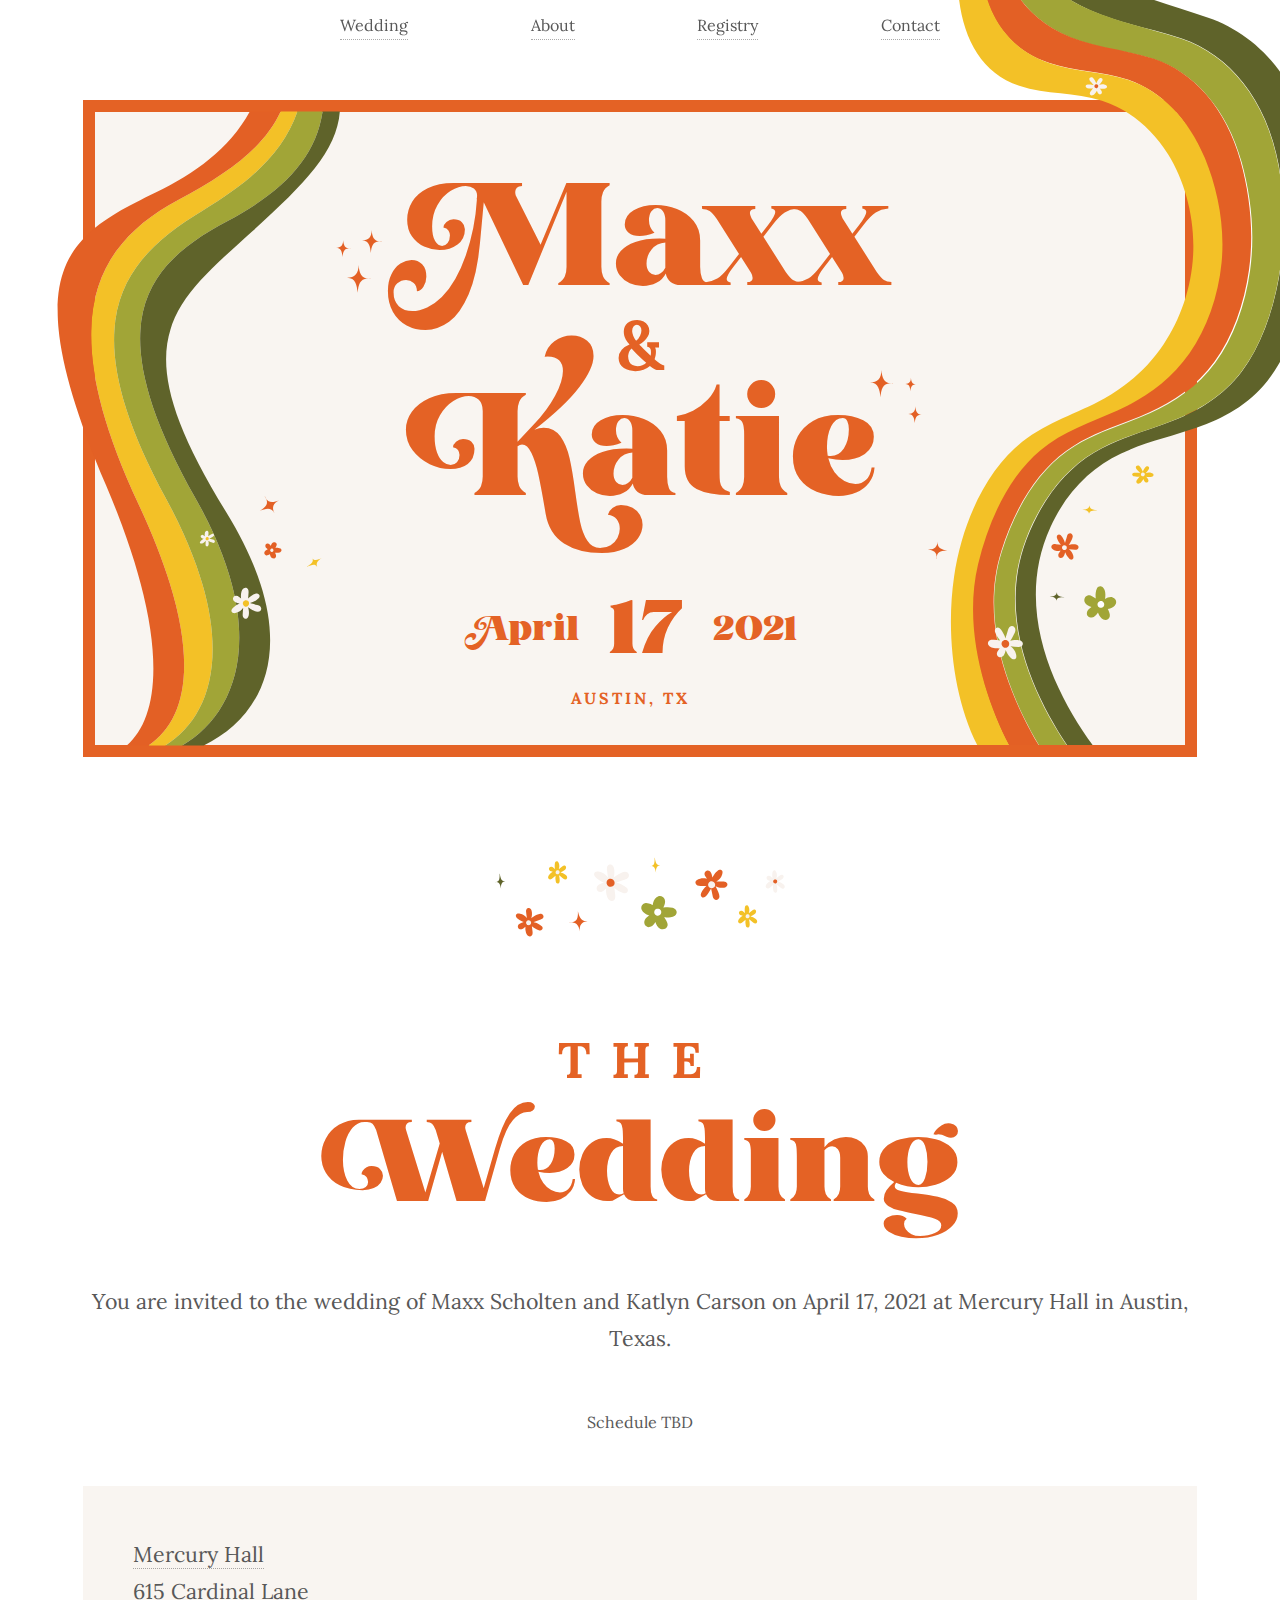
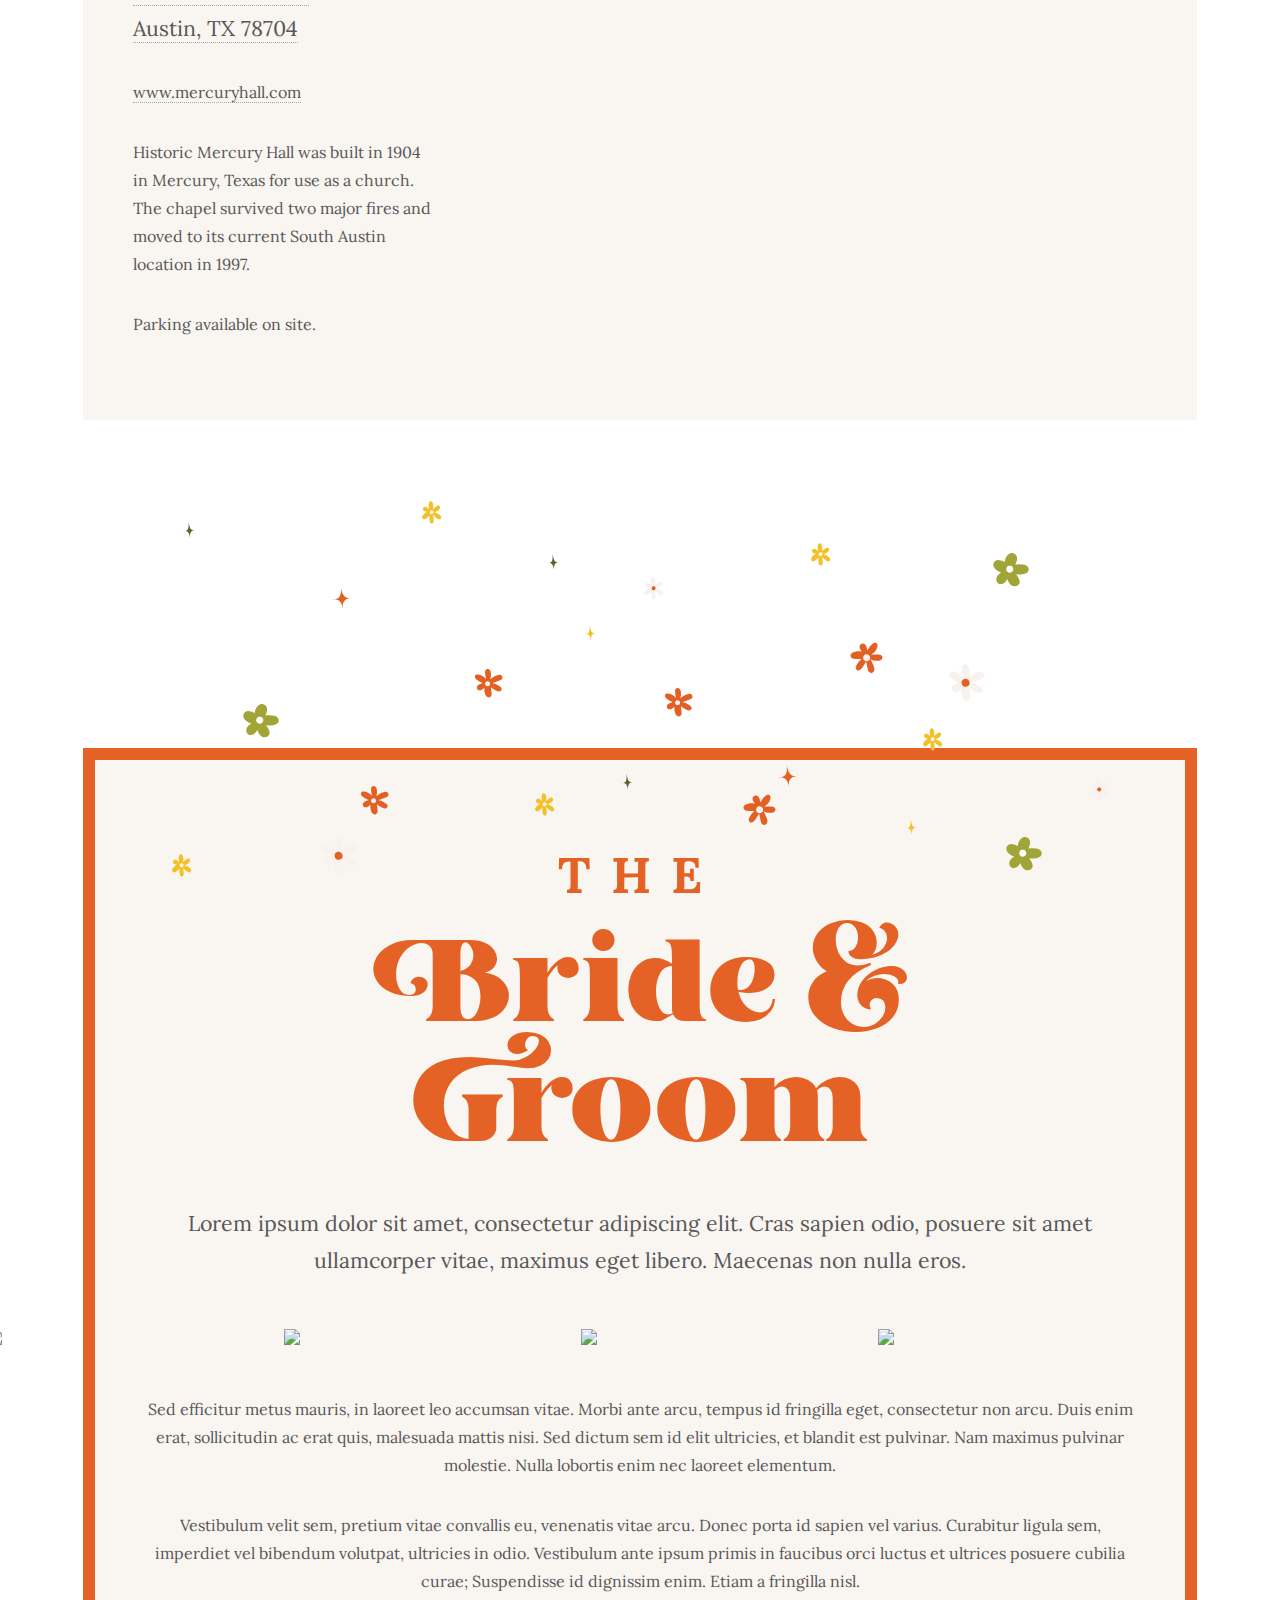
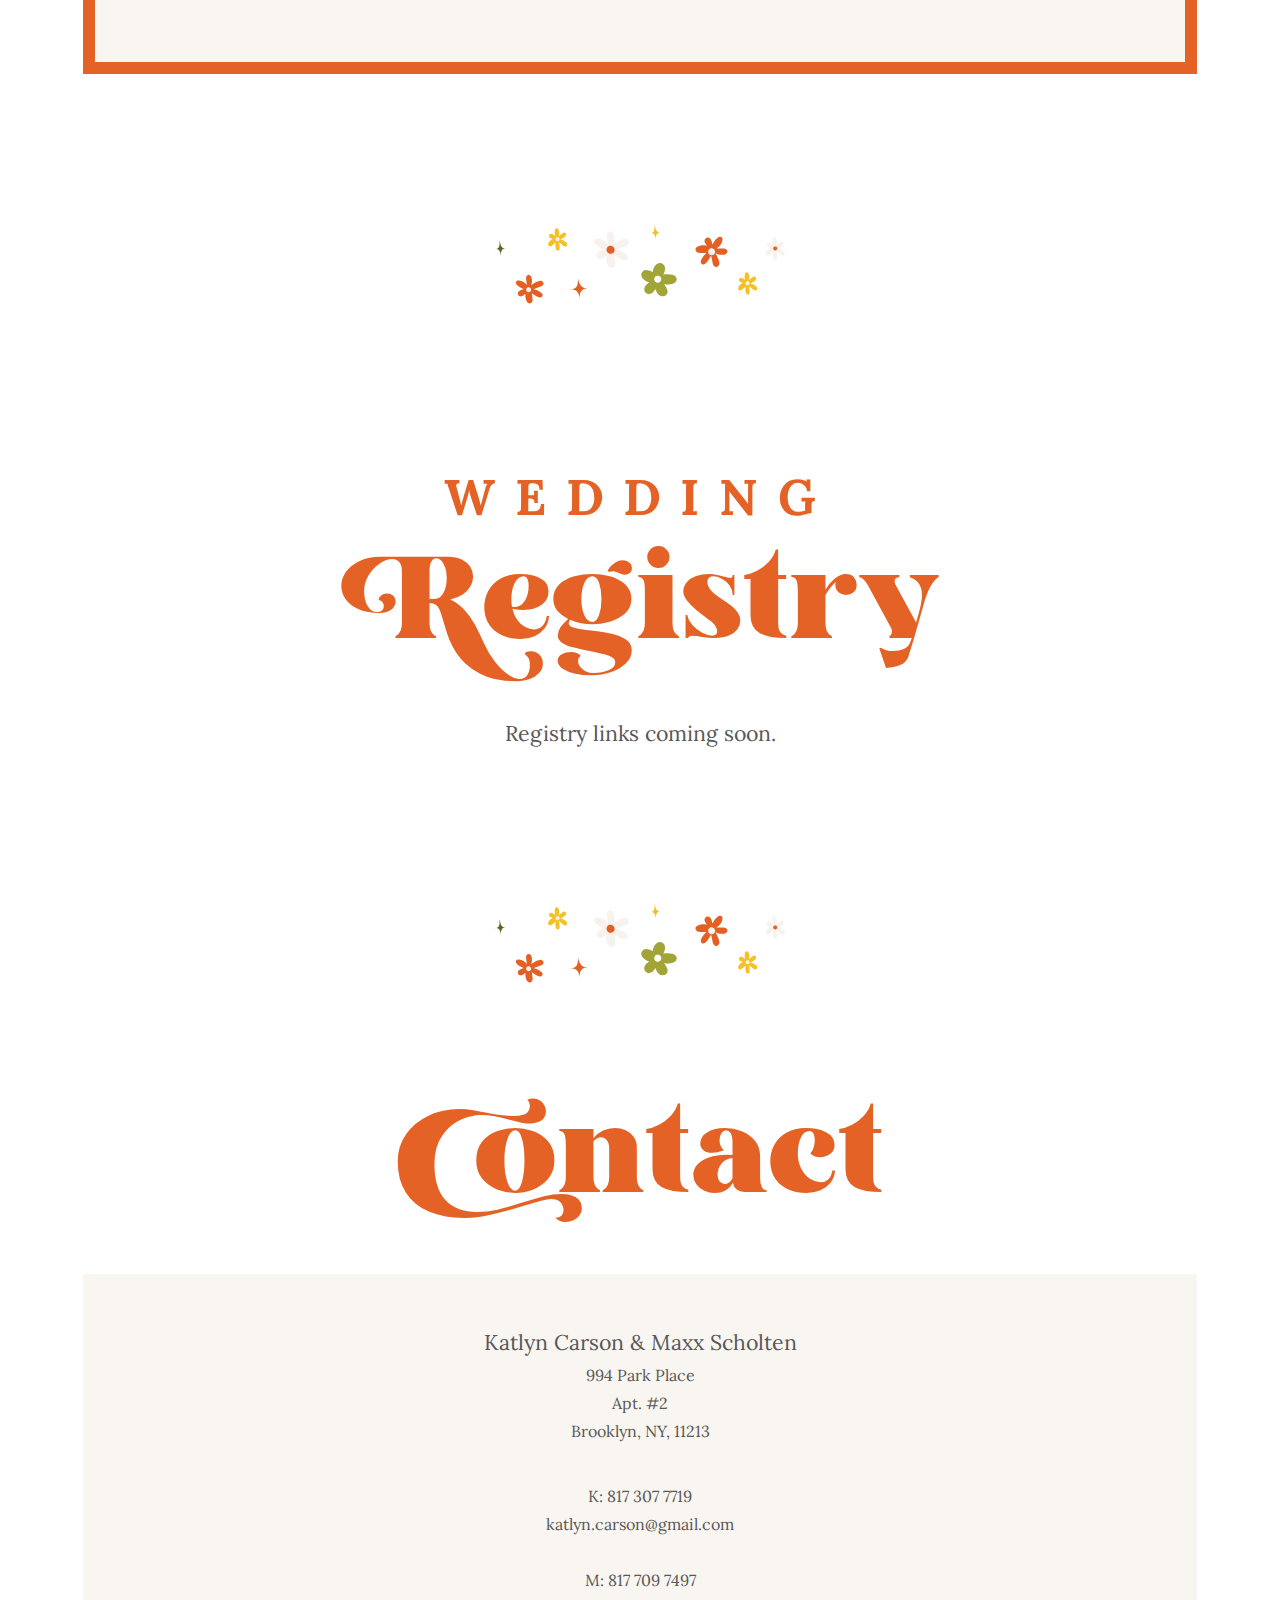
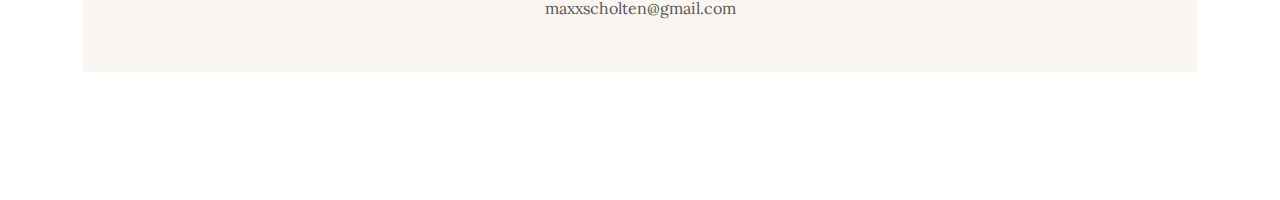
==== commit c05358d2: "mobile updates" ====
--- a/index.html
+++ b/index.html
@@ -1,136 +1,183 @@
-<!DOCTYPE HTML>
+<!DOCTYPE html>
 
 <html>
+  <head>
+    <title>Maxx & Katie Are Getting Married 🎊 🎉 💃🏻 🕺🏻</title>
+    <meta charset="utf-8" />
+    <meta name="google" content="notranslate" />
+    <meta http-equiv="Content-Language" content="en" />
+    <meta
+      name="viewport"
+      content="width=device-width, initial-scale=1, user-scalable=no"
+    />
+    <link rel="stylesheet" href="assets/css/main.css" />
+    <link rel="stylesheet" href="assets/css/wedding.css" />
+    <noscript>
+      <link rel="stylesheet" href="assets/css/noscript.css"
+    /></noscript>
+  </head>
 
-<head>
-  <title>Phantom by HTML5 UP</title>
-  <meta charset="utf-8" />
-  <meta name="google" content="notranslate">
-  <meta http-equiv="Content-Language" content="en">
-  <meta name="viewport" content="width=device-width, initial-scale=1, user-scalable=no" />
-  <link rel="stylesheet" href="assets/css/main.css" />
-  <link rel="stylesheet" href="assets/css/wedding.css" />
-  <noscript>
-    <link rel="stylesheet" href="assets/css/noscript.css" /></noscript>
-</head>
+  <body class="is-preload">
+    <!-- Wrapper -->
+    <div id="wrapper">
+      <!-- Menu -->
+      <nav id="menu">
+        <div class="menu-wrapper">
+          <div class="menu-items">
+            <a href="index.html#wedding">Wedding</a>
+            <a href="index.html#bride-and-groom">About</a>
+            <a href="index.html#registry">Registry</a>
+            <a href="index.html#contact">Contact</a>
+          </div>
+        </div>
+      </nav>
 
-<body class="is-preload">
-  <!-- Wrapper -->
-  <div id="wrapper">
+      <!-- Main -->
+      <div id="main">
+        <div class="inner">
+          <section id="home">
+            <div id="home-left"></div>
+            <div id="home-right"></div>
+            <div id="home-title-left"></div>
+            <div id="home-title-right"></div>
 
-    <!-- Menu -->
-    <nav id="menu">
-      <div>
-        <a href="index.html#wedding">Wedding</a>
-        <a href="index.html#bride-and-groom">About</a>
-        <a href="index.html#registry">Registry</a>
-      </div>
-    </nav>
+            <h1>Maxx <span>&</span> Katie</h1>
 
-    <!-- Main -->
-    <div id="main">
-      <div class="inner">
-        <section id="home">
-          <div id="home-left"></div>
-          <div id="home-right"></div>
-          <div id="home-title-left"></div>
-          <div id="home-title-right"></div>
-          <div id="home-title-right"></div>
+            <div class="date">
+              <h3>April <span>17</span> 2021</h3>
+              <h4>Austin, TX</h4>
+            </div>
+          </section>
 
-          <h1>Maxx <span>&</span> Katie</h1>
+          <div class="flower-spacer home">
+            <div></div>
+          </div>
 
-          <div class="date">
-            <h3>April <span>17</span> 2021</h3>
-            <h4>Austin, TX</h4>
+          <section id="wedding">
+            <h2 class="section-title">
+              <span class="small">The</span> Wedding
+            </h2>
+            <p class="large">
+              You are invited to the wedding of Maxx Scholten and Katlyn Carson
+              on April 17, 2021 at Mercury Hall in Austin, Texas.
+            </p>
+            <p class="small">Schedule TBD</p>
+
+            <div class="location">
+              <div class="text">
+                <p class="large">
+                  <a
+                    href="https://www.google.com/maps/place/Mercury+Hall/@30.232126,-97.769514,17z/data=!3m1!4b1!4m5!3m4!1s0x8644b4c111087fd7:0x6570f1a9843afafc!8m2!3d30.232126!4d-97.76732"
+                    target="_blank"
+                  >
+                    Mercury Hall<br />
+                    615 Cardinal Lane<br />
+                    Austin, TX 78704</a
+                  >
+                </p>
+                <p class="small">
+                  <a href="https://www.mercuryhall.com/" target="_blank"
+                    >www.mercuryhall.com</a
+                  >
+                </p>
+                <p class="small">
+                  Historic Mercury Hall was built in 1904 in Mercury, Texas for
+                  use as a church. The chapel survived two major fires and moved
+                  to its current South Austin location in 1997.
+                </p>
+                <p class="small">Parking available on site.</p>
+              </div>
+              <div class="map">
+                <iframe
+                  src="https://snazzymaps.com/embed/263643"
+                  id="map"
+                  style="border: none"
+                ></iframe>
+                <iframe
+                  src="https://snazzymaps.com/embed/263716"
+                  id="map-mobile"
+                  style="border: none"
+                ></iframe>
+              </div>
+            </div>
+          </section>
+
+          <div id="wedding-bride-and-groom-spacer">
+            <div></div>
           </div>
-        </section>
 
-        <div class="flower-spacer">
-          <div></div>
+          <section id="bride-and-groom">
+            <h2 class="section-title">
+              <span class="small">The</span> Bride & Groom
+            </h2>
+
+            <p class="large">
+              Lorem ipsum dolor sit amet, consectetur adipiscing elit. Cras
+              sapien odio, posuere sit amet ullamcorper vitae, maximus eget
+              libero. Maecenas non nulla eros.
+            </p>
+            <div class="photos">
+              <img src="http://placehold.it/329x500.png" />
+              <img src="http://placehold.it/329x500.png" />
+              <img src="http://placehold.it/329x500.png" />
+              <img src="http://placehold.it/329x500.png" />
+            </div>
+            <p class="small">
+              Sed efficitur metus mauris, in laoreet leo accumsan vitae. Morbi
+              ante arcu, tempus id fringilla eget, consectetur non arcu. Duis
+              enim erat, sollicitudin ac erat quis, malesuada mattis nisi. Sed
+              dictum sem id elit ultricies, et blandit est pulvinar. Nam maximus
+              pulvinar molestie. Nulla lobortis enim nec laoreet elementum.
+            </p>
+            <p class="small">
+              Vestibulum velit sem, pretium vitae convallis eu, venenatis vitae
+              arcu. Donec porta id sapien vel varius. Curabitur ligula sem,
+              imperdiet vel bibendum volutpat, ultricies in odio. Vestibulum
+              ante ipsum primis in faucibus orci luctus et ultrices posuere
+              cubilia curae; Suspendisse id dignissim enim. Etiam a fringilla
+              nisl.
+            </p>
+          </section>
+
+          <div class="flower-spacer">
+            <div></div>
+          </div>
+
+          <section id="registry">
+            <h2 class="section-title">
+              <span class="small">Wedding</span> Registry
+            </h2>
+            <p class="large">Registry links coming soon.</p>
+          </section>
+
+          <div class="flower-spacer">
+            <div></div>
+          </div>
+
+          <section id="contact">
+            <h2 class="section-title">Contact</h2>
+
+            <div class="contact-box">
+              <p class="large">Katlyn Carson & Maxx Scholten</p>
+              <p class="small">
+                994 Park Place<br />Apt. #2<br />Brooklyn, NY, 11213
+              </p>
+              <br />
+              <p class="small">
+                K: 817 307 7719<br />katlyn.carson@gmail.com<br /><br />
+                M: 817 709 7497<br />maxxscholten@gmail.com
+              </p>
+            </div>
+          </section>
         </div>
-
-        <section id="wedding">
-          <h2 class="section-title"><span class="small">The</span> Wedding</h2>
-          <p class="large">You are invited to the wedding of Maxx Scholten and Katlyn Carson on April 17, 2021 at
-            Mercury Hall in Austin, Texas. </p>
-          <p class="small">Schedule TBD</p>
-
-          <div class="location">
-            <div class="text">
-              <p class="large">
-                Mercury Hall<br />
-                615 Cardinal Lane<br />
-                Austin, TX 78704<br />
-              </p>
-              <p class="small"><a href="https://www.mercuryhall.com/" target="_blank">www.mercuryhall.com</a></p>
-              <p class="small">Historic Mercury Hall was built in 1904 in Mercury, Texas for use as a church. The chapel
-                survived two
-                major fires and moved to its current South Austin location in 1997.</p>
-              <p class="small">Parking available on site.</p>
-            </div>
-            <div class="map">
-              <iframe src="https://snazzymaps.com/embed/263643" width="666px" height="441px"
-                style="border:none;"></iframe>
-            </div>
-          </div>
-        </section>
-
-        <div id="wedding-bride-and-groom-spacer">
-          <div></div>
-        </div>
-
-
-        <section id="bride-and-groom">
-          <h2 class="section-title"><span class="small">The</span> Bride & Groom</h2>
-
-
-          <p class="large">Lorem ipsum dolor sit amet, consectetur adipiscing elit. Cras sapien odio, posuere sit amet
-            ullamcorper vitae, maximus eget libero. Maecenas non nulla eros. </p>
-          <div class="photos">
-            <img src="http://placehold.it/329x500.png" />
-            <img src="http://placehold.it/329x500.png" />
-            <img src="http://placehold.it/329x500.png" />
-            <img src="http://placehold.it/329x500.png" />
-          </div>
-          <p class="small">Sed efficitur metus mauris, in laoreet leo accumsan vitae. Morbi ante arcu, tempus id
-            fringilla eget,
-            consectetur non arcu. Duis enim erat, sollicitudin ac erat quis, malesuada mattis nisi. Sed dictum sem id
-            elit ultricies, et blandit est pulvinar. Nam maximus pulvinar molestie. Nulla lobortis enim nec laoreet
-            elementum.</p>
-          <p class="small">Vestibulum velit sem, pretium vitae convallis eu, venenatis vitae arcu. Donec porta id sapien
-            vel varius.
-            Curabitur ligula sem, imperdiet vel bibendum volutpat, ultricies in odio. Vestibulum ante ipsum primis in
-            faucibus orci luctus et ultrices posuere cubilia curae; Suspendisse id dignissim enim. Etiam a fringilla
-            nisl. </p>
-        </section>
-
-        <div class="flower-spacer">
-          <div></div>
-        </div>
-
-
-
-        <section id="registry">
-          <h2 class="section-title"><span class="small">Wedding</span> Registry</h2>
-          <p class="large">Registry links coming soon.</p>
-        </section>
-
-
-
-
       </div>
     </div>
 
-
-  </div>
-
-  <!-- Scripts -->
-  <script src="assets/js/jquery.min.js"></script>
-  <script src="assets/js/browser.min.js"></script>
-  <script src="assets/js/breakpoints.min.js"></script>
-  <script src="assets/js/util.js"></script>
-  <script src="assets/js/main.js"></script>
-
-</body>
-
+    <!-- Scripts -->
+    <script src="assets/js/jquery.min.js"></script>
+    <script src="assets/js/browser.min.js"></script>
+    <script src="assets/js/breakpoints.min.js"></script>
+    <script src="assets/js/util.js"></script>
+    <script src="assets/js/main.js"></script>
+  </body>
 </html>
--- a/assets/css/main.css
+++ b/assets/css/main.css
@@ -1,10 +1,10 @@
 @import url(fontawesome-all.min.css);
-@import url("https://fonts.googleapis.com/css?family=Source+Sans+Pro:300,700,900");
+@import url('https://fonts.googleapis.com/css?family=Source+Sans+Pro:300,700,900');
 @import url('https://fonts.googleapis.com/css2?family=Lora&display=swap');
 
 @font-face {
   font-family: 'Kaoly';
-  src: url(../webfonts/KaolyLite-Regular.ttf) format("truetype")
+  src: url(../webfonts/KaolyLite-Regular.ttf) format('truetype');
 }
 
 /*
@@ -176,15 +176,6 @@
   -ms-overflow-style: scrollbar;
 }
 
-@media screen and (max-width: 480px) {
-
-  html,
-  body {
-    min-width: 320px;
-  }
-
-}
-
 html {
   box-sizing: border-box;
 }
@@ -219,32 +210,10 @@
 select,
 textarea {
   color: #585858;
-  font-family: "Lora", Helvetica, sans-serif;
+  font-family: 'Lora', Helvetica, sans-serif;
   font-size: 16pt;
   font-weight: 300;
   line-height: 1.75;
-}
-
-@media screen and (max-width: 1680px) {
-
-  body,
-  input,
-  select,
-  textarea {
-    font-size: 14pt;
-  }
-
-}
-
-@media screen and (max-width: 1280px) {
-
-  body,
-  input,
-  select,
-  textarea {
-    font-size: 12pt;
-  }
-
 }
 
 a {
@@ -285,21 +254,10 @@
   color: inherit;
 }
 
-@media screen and (max-width: 736px) {
-
-  h1 {
-    font-size: 2em;
-    margin: 0 0 1em 0;
-  }
-
-}
-
 @media screen and (max-width: 360px) {
-
   h1 {
     font-size: 1.75em;
   }
-
 }
 
 h2,
@@ -339,31 +297,6 @@
   font-size: 0.8em;
 }
 
-@media screen and (max-width: 980px) {
-
-  h1 br,
-  h2 br,
-  h3 br,
-  h4 br,
-  h5 br,
-  h6 br {
-    display: none;
-  }
-
-}
-
-@media screen and (max-width: 736px) {
-
-  h2 {
-    font-size: 1em;
-  }
-
-  h3 {
-    font-size: 0.8em;
-  }
-
-}
-
 sub {
   font-size: 0.8em;
   position: relative;
@@ -387,7 +320,7 @@
   background: rgba(144, 144, 144, 0.075);
   border-radius: 4px;
   border: solid 1px #c9c9c9;
-  font-family: "Courier New", monospace;
+  font-family: 'Courier New', monospace;
   font-size: 0.9em;
   margin: 0 0.25em;
   padding: 0.25em 0.65em;
@@ -395,7 +328,7 @@
 
 pre {
   -webkit-overflow-scrolling: touch;
-  font-family: "Courier New", monospace;
+  font-family: 'Courier New', monospace;
   font-size: 0.9em;
   margin: 0 0 2em 0;
 }
@@ -438,11 +371,11 @@
   align-items: stretch;
 }
 
-.row>* {
+.row > * {
   box-sizing: border-box;
 }
 
-.row.gtr-uniform>*> :last-child {
+.row.gtr-uniform > * > :last-child {
   margin-bottom: 0;
 }
 
@@ -470,103 +403,103 @@
   align-items: flex-end;
 }
 
-.row>.imp {
+.row > .imp {
   order: -1;
 }
 
-.row>.col-1 {
+.row > .col-1 {
   width: 8.33333%;
 }
 
-.row>.off-1 {
+.row > .off-1 {
   margin-left: 8.33333%;
 }
 
-.row>.col-2 {
+.row > .col-2 {
   width: 16.66667%;
 }
 
-.row>.off-2 {
+.row > .off-2 {
   margin-left: 16.66667%;
 }
 
-.row>.col-3 {
+.row > .col-3 {
   width: 25%;
 }
 
-.row>.off-3 {
+.row > .off-3 {
   margin-left: 25%;
 }
 
-.row>.col-4 {
+.row > .col-4 {
   width: 33.33333%;
 }
 
-.row>.off-4 {
+.row > .off-4 {
   margin-left: 33.33333%;
 }
 
-.row>.col-5 {
+.row > .col-5 {
   width: 41.66667%;
 }
 
-.row>.off-5 {
+.row > .off-5 {
   margin-left: 41.66667%;
 }
 
-.row>.col-6 {
+.row > .col-6 {
   width: 50%;
 }
 
-.row>.off-6 {
+.row > .off-6 {
   margin-left: 50%;
 }
 
-.row>.col-7 {
+.row > .col-7 {
   width: 58.33333%;
 }
 
-.row>.off-7 {
+.row > .off-7 {
   margin-left: 58.33333%;
 }
 
-.row>.col-8 {
+.row > .col-8 {
   width: 66.66667%;
 }
 
-.row>.off-8 {
+.row > .off-8 {
   margin-left: 66.66667%;
 }
 
-.row>.col-9 {
+.row > .col-9 {
   width: 75%;
 }
 
-.row>.off-9 {
+.row > .off-9 {
   margin-left: 75%;
 }
 
-.row>.col-10 {
+.row > .col-10 {
   width: 83.33333%;
 }
 
-.row>.off-10 {
+.row > .off-10 {
   margin-left: 83.33333%;
 }
 
-.row>.col-11 {
+.row > .col-11 {
   width: 91.66667%;
 }
 
-.row>.off-11 {
+.row > .off-11 {
   margin-left: 91.66667%;
 }
 
-.row>.col-12 {
-  width: 100%;
-}
-
-.row>.off-12 {
+.row > .col-12 {
+  width: 100%;
+}
+
+.row > .off-12 {
   margin-left: 100%;
 }
 
@@ -575,7 +508,7 @@
   margin-left: 0em;
 }
 
-.row.gtr-0>* {
+.row.gtr-0 > * {
   padding: 0 0 0 0em;
 }
 
@@ -583,7 +516,7 @@
   margin-top: 0em;
 }
 
-.row.gtr-0.gtr-uniform>* {
+.row.gtr-0.gtr-uniform > * {
   padding-top: 0em;
 }
 
@@ -592,7 +525,7 @@
   margin-left: -0.5em;
 }
 
-.row.gtr-25>* {
+.row.gtr-25 > * {
   padding: 0 0 0 0.5em;
 }
 
@@ -600,7 +533,7 @@
   margin-top: -0.5em;
 }
 
-.row.gtr-25.gtr-uniform>* {
+.row.gtr-25.gtr-uniform > * {
   padding-top: 0.5em;
 }
 
@@ -609,7 +542,7 @@
   margin-left: -1em;
 }
 
-.row.gtr-50>* {
+.row.gtr-50 > * {
   padding: 0 0 0 1em;
 }
 
@@ -617,7 +550,7 @@
   margin-top: -1em;
 }
 
-.row.gtr-50.gtr-uniform>* {
+.row.gtr-50.gtr-uniform > * {
   padding-top: 1em;
 }
 
@@ -626,7 +559,7 @@
   margin-left: -2em;
 }
 
-.row>* {
+.row > * {
   padding: 0 0 0 2em;
 }
 
@@ -634,7 +567,7 @@
   margin-top: -2em;
 }
 
-.row.gtr-uniform>* {
+.row.gtr-uniform > * {
   padding-top: 2em;
 }
 
@@ -643,7 +576,7 @@
   margin-left: -3em;
 }
 
-.row.gtr-150>* {
+.row.gtr-150 > * {
   padding: 0 0 0 3em;
 }
 
@@ -651,7 +584,7 @@
   margin-top: -3em;
 }
 
-.row.gtr-150.gtr-uniform>* {
+.row.gtr-150.gtr-uniform > * {
   padding-top: 3em;
 }
 
@@ -660,7 +593,7 @@
   margin-left: -4em;
 }
 
-.row.gtr-200>* {
+.row.gtr-200 > * {
   padding: 0 0 0 4em;
 }
 
@@ -668,1233 +601,8 @@
   margin-top: -4em;
 }
 
-.row.gtr-200.gtr-uniform>* {
+.row.gtr-200.gtr-uniform > * {
   padding-top: 4em;
-}
-
-@media screen and (max-width: 1680px) {
-
-  .row {
-    display: flex;
-    flex-wrap: wrap;
-    box-sizing: border-box;
-    align-items: stretch;
-  }
-
-  .row>* {
-    box-sizing: border-box;
-  }
-
-  .row.gtr-uniform>*> :last-child {
-    margin-bottom: 0;
-  }
-
-  .row.aln-left {
-    justify-content: flex-start;
-  }
-
-  .row.aln-center {
-    justify-content: center;
-  }
-
-  .row.aln-right {
-    justify-content: flex-end;
-  }
-
-  .row.aln-top {
-    align-items: flex-start;
-  }
-
-  .row.aln-middle {
-    align-items: center;
-  }
-
-  .row.aln-bottom {
-    align-items: flex-end;
-  }
-
-  .row>.imp-xlarge {
-    order: -1;
-  }
-
-  .row>.col-1-xlarge {
-    width: 8.33333%;
-  }
-
-  .row>.off-1-xlarge {
-    margin-left: 8.33333%;
-  }
-
-  .row>.col-2-xlarge {
-    width: 16.66667%;
-  }
-
-  .row>.off-2-xlarge {
-    margin-left: 16.66667%;
-  }
-
-  .row>.col-3-xlarge {
-    width: 25%;
-  }
-
-  .row>.off-3-xlarge {
-    margin-left: 25%;
-  }
-
-  .row>.col-4-xlarge {
-    width: 33.33333%;
-  }
-
-  .row>.off-4-xlarge {
-    margin-left: 33.33333%;
-  }
-
-  .row>.col-5-xlarge {
-    width: 41.66667%;
-  }
-
-  .row>.off-5-xlarge {
-    margin-left: 41.66667%;
-  }
-
-  .row>.col-6-xlarge {
-    width: 50%;
-  }
-
-  .row>.off-6-xlarge {
-    margin-left: 50%;
-  }
-
-  .row>.col-7-xlarge {
-    width: 58.33333%;
-  }
-
-  .row>.off-7-xlarge {
-    margin-left: 58.33333%;
-  }
-
-  .row>.col-8-xlarge {
-    width: 66.66667%;
-  }
-
-  .row>.off-8-xlarge {
-    margin-left: 66.66667%;
-  }
-
-  .row>.col-9-xlarge {
-    width: 75%;
-  }
-
-  .row>.off-9-xlarge {
-    margin-left: 75%;
-  }
-
-  .row>.col-10-xlarge {
-    width: 83.33333%;
-  }
-
-  .row>.off-10-xlarge {
-    margin-left: 83.33333%;
-  }
-
-  .row>.col-11-xlarge {
-    width: 91.66667%;
-  }
-
-  .row>.off-11-xlarge {
-    margin-left: 91.66667%;
-  }
-
-  .row>.col-12-xlarge {
-    width: 100%;
-  }
-
-  .row>.off-12-xlarge {
-    margin-left: 100%;
-  }
-
-  .row.gtr-0 {
-    margin-top: 0;
-    margin-left: 0em;
-  }
-
-  .row.gtr-0>* {
-    padding: 0 0 0 0em;
-  }
-
-  .row.gtr-0.gtr-uniform {
-    margin-top: 0em;
-  }
-
-  .row.gtr-0.gtr-uniform>* {
-    padding-top: 0em;
-  }
-
-  .row.gtr-25 {
-    margin-top: 0;
-    margin-left: -0.5em;
-  }
-
-  .row.gtr-25>* {
-    padding: 0 0 0 0.5em;
-  }
-
-  .row.gtr-25.gtr-uniform {
-    margin-top: -0.5em;
-  }
-
-  .row.gtr-25.gtr-uniform>* {
-    padding-top: 0.5em;
-  }
-
-  .row.gtr-50 {
-    margin-top: 0;
-    margin-left: -1em;
-  }
-
-  .row.gtr-50>* {
-    padding: 0 0 0 1em;
-  }
-
-  .row.gtr-50.gtr-uniform {
-    margin-top: -1em;
-  }
-
-  .row.gtr-50.gtr-uniform>* {
-    padding-top: 1em;
-  }
-
-  .row {
-    margin-top: 0;
-    margin-left: -2em;
-  }
-
-  .row>* {
-    padding: 0 0 0 2em;
-  }
-
-  .row.gtr-uniform {
-    margin-top: -2em;
-  }
-
-  .row.gtr-uniform>* {
-    padding-top: 2em;
-  }
-
-  .row.gtr-150 {
-    margin-top: 0;
-    margin-left: -3em;
-  }
-
-  .row.gtr-150>* {
-    padding: 0 0 0 3em;
-  }
-
-  .row.gtr-150.gtr-uniform {
-    margin-top: -3em;
-  }
-
-  .row.gtr-150.gtr-uniform>* {
-    padding-top: 3em;
-  }
-
-  .row.gtr-200 {
-    margin-top: 0;
-    margin-left: -4em;
-  }
-
-  .row.gtr-200>* {
-    padding: 0 0 0 4em;
-  }
-
-  .row.gtr-200.gtr-uniform {
-    margin-top: -4em;
-  }
-
-  .row.gtr-200.gtr-uniform>* {
-    padding-top: 4em;
-  }
-
-}
-
-@media screen and (max-width: 1280px) {
-
-  .row {
-    display: flex;
-    flex-wrap: wrap;
-    box-sizing: border-box;
-    align-items: stretch;
-  }
-
-  .row>* {
-    box-sizing: border-box;
-  }
-
-  .row.gtr-uniform>*> :last-child {
-    margin-bottom: 0;
-  }
-
-  .row.aln-left {
-    justify-content: flex-start;
-  }
-
-  .row.aln-center {
-    justify-content: center;
-  }
-
-  .row.aln-right {
-    justify-content: flex-end;
-  }
-
-  .row.aln-top {
-    align-items: flex-start;
-  }
-
-  .row.aln-middle {
-    align-items: center;
-  }
-
-  .row.aln-bottom {
-    align-items: flex-end;
-  }
-
-  .row>.imp-large {
-    order: -1;
-  }
-
-  .row>.col-1-large {
-    width: 8.33333%;
-  }
-
-  .row>.off-1-large {
-    margin-left: 8.33333%;
-  }
-
-  .row>.col-2-large {
-    width: 16.66667%;
-  }
-
-  .row>.off-2-large {
-    margin-left: 16.66667%;
-  }
-
-  .row>.col-3-large {
-    width: 25%;
-  }
-
-  .row>.off-3-large {
-    margin-left: 25%;
-  }
-
-  .row>.col-4-large {
-    width: 33.33333%;
-  }
-
-  .row>.off-4-large {
-    margin-left: 33.33333%;
-  }
-
-  .row>.col-5-large {
-    width: 41.66667%;
-  }
-
-  .row>.off-5-large {
-    margin-left: 41.66667%;
-  }
-
-  .row>.col-6-large {
-    width: 50%;
-  }
-
-  .row>.off-6-large {
-    margin-left: 50%;
-  }
-
-  .row>.col-7-large {
-    width: 58.33333%;
-  }
-
-  .row>.off-7-large {
-    margin-left: 58.33333%;
-  }
-
-  .row>.col-8-large {
-    width: 66.66667%;
-  }
-
-  .row>.off-8-large {
-    margin-left: 66.66667%;
-  }
-
-  .row>.col-9-large {
-    width: 75%;
-  }
-
-  .row>.off-9-large {
-    margin-left: 75%;
-  }
-
-  .row>.col-10-large {
-    width: 83.33333%;
-  }
-
-  .row>.off-10-large {
-    margin-left: 83.33333%;
-  }
-
-  .row>.col-11-large {
-    width: 91.66667%;
-  }
-
-  .row>.off-11-large {
-    margin-left: 91.66667%;
-  }
-
-  .row>.col-12-large {
-    width: 100%;
-  }
-
-  .row>.off-12-large {
-    margin-left: 100%;
-  }
-
-  .row.gtr-0 {
-    margin-top: 0;
-    margin-left: 0em;
-  }
-
-  .row.gtr-0>* {
-    padding: 0 0 0 0em;
-  }
-
-  .row.gtr-0.gtr-uniform {
-    margin-top: 0em;
-  }
-
-  .row.gtr-0.gtr-uniform>* {
-    padding-top: 0em;
-  }
-
-  .row.gtr-25 {
-    margin-top: 0;
-    margin-left: -0.5em;
-  }
-
-  .row.gtr-25>* {
-    padding: 0 0 0 0.5em;
-  }
-
-  .row.gtr-25.gtr-uniform {
-    margin-top: -0.5em;
-  }
-
-  .row.gtr-25.gtr-uniform>* {
-    padding-top: 0.5em;
-  }
-
-  .row.gtr-50 {
-    margin-top: 0;
-    margin-left: -1em;
-  }
-
-  .row.gtr-50>* {
-    padding: 0 0 0 1em;
-  }
-
-  .row.gtr-50.gtr-uniform {
-    margin-top: -1em;
-  }
-
-  .row.gtr-50.gtr-uniform>* {
-    padding-top: 1em;
-  }
-
-  .row {
-    margin-top: 0;
-    margin-left: -2em;
-  }
-
-  .row>* {
-    padding: 0 0 0 2em;
-  }
-
-  .row.gtr-uniform {
-    margin-top: -2em;
-  }
-
-  .row.gtr-uniform>* {
-    padding-top: 2em;
-  }
-
-  .row.gtr-150 {
-    margin-top: 0;
-    margin-left: -3em;
-  }
-
-  .row.gtr-150>* {
-    padding: 0 0 0 3em;
-  }
-
-  .row.gtr-150.gtr-uniform {
-    margin-top: -3em;
-  }
-
-  .row.gtr-150.gtr-uniform>* {
-    padding-top: 3em;
-  }
-
-  .row.gtr-200 {
-    margin-top: 0;
-    margin-left: -4em;
-  }
-
-  .row.gtr-200>* {
-    padding: 0 0 0 4em;
-  }
-
-  .row.gtr-200.gtr-uniform {
-    margin-top: -4em;
-  }
-
-  .row.gtr-200.gtr-uniform>* {
-    padding-top: 4em;
-  }
-
-}
-
-@media screen and (max-width: 980px) {
-
-  .row {
-    display: flex;
-    flex-wrap: wrap;
-    box-sizing: border-box;
-    align-items: stretch;
-  }
-
-  .row>* {
-    box-sizing: border-box;
-  }
-
-  .row.gtr-uniform>*> :last-child {
-    margin-bottom: 0;
-  }
-
-  .row.aln-left {
-    justify-content: flex-start;
-  }
-
-  .row.aln-center {
-    justify-content: center;
-  }
-
-  .row.aln-right {
-    justify-content: flex-end;
-  }
-
-  .row.aln-top {
-    align-items: flex-start;
-  }
-
-  .row.aln-middle {
-    align-items: center;
-  }
-
-  .row.aln-bottom {
-    align-items: flex-end;
-  }
-
-  .row>.imp-medium {
-    order: -1;
-  }
-
-  .row>.col-1-medium {
-    width: 8.33333%;
-  }
-
-  .row>.off-1-medium {
-    margin-left: 8.33333%;
-  }
-
-  .row>.col-2-medium {
-    width: 16.66667%;
-  }
-
-  .row>.off-2-medium {
-    margin-left: 16.66667%;
-  }
-
-  .row>.col-3-medium {
-    width: 25%;
-  }
-
-  .row>.off-3-medium {
-    margin-left: 25%;
-  }
-
-  .row>.col-4-medium {
-    width: 33.33333%;
-  }
-
-  .row>.off-4-medium {
-    margin-left: 33.33333%;
-  }
-
-  .row>.col-5-medium {
-    width: 41.66667%;
-  }
-
-  .row>.off-5-medium {
-    margin-left: 41.66667%;
-  }
-
-  .row>.col-6-medium {
-    width: 50%;
-  }
-
-  .row>.off-6-medium {
-    margin-left: 50%;
-  }
-
-  .row>.col-7-medium {
-    width: 58.33333%;
-  }
-
-  .row>.off-7-medium {
-    margin-left: 58.33333%;
-  }
-
-  .row>.col-8-medium {
-    width: 66.66667%;
-  }
-
-  .row>.off-8-medium {
-    margin-left: 66.66667%;
-  }
-
-  .row>.col-9-medium {
-    width: 75%;
-  }
-
-  .row>.off-9-medium {
-    margin-left: 75%;
-  }
-
-  .row>.col-10-medium {
-    width: 83.33333%;
-  }
-
-  .row>.off-10-medium {
-    margin-left: 83.33333%;
-  }
-
-  .row>.col-11-medium {
-    width: 91.66667%;
-  }
-
-  .row>.off-11-medium {
-    margin-left: 91.66667%;
-  }
-
-  .row>.col-12-medium {
-    width: 100%;
-  }
-
-  .row>.off-12-medium {
-    margin-left: 100%;
-  }
-
-  .row.gtr-0 {
-    margin-top: 0;
-    margin-left: 0em;
-  }
-
-  .row.gtr-0>* {
-    padding: 0 0 0 0em;
-  }
-
-  .row.gtr-0.gtr-uniform {
-    margin-top: 0em;
-  }
-
-  .row.gtr-0.gtr-uniform>* {
-    padding-top: 0em;
-  }
-
-  .row.gtr-25 {
-    margin-top: 0;
-    margin-left: -0.375em;
-  }
-
-  .row.gtr-25>* {
-    padding: 0 0 0 0.375em;
-  }
-
-  .row.gtr-25.gtr-uniform {
-    margin-top: -0.375em;
-  }
-
-  .row.gtr-25.gtr-uniform>* {
-    padding-top: 0.375em;
-  }
-
-  .row.gtr-50 {
-    margin-top: 0;
-    margin-left: -0.75em;
-  }
-
-  .row.gtr-50>* {
-    padding: 0 0 0 0.75em;
-  }
-
-  .row.gtr-50.gtr-uniform {
-    margin-top: -0.75em;
-  }
-
-  .row.gtr-50.gtr-uniform>* {
-    padding-top: 0.75em;
-  }
-
-  .row {
-    margin-top: 0;
-    margin-left: -1.5em;
-  }
-
-  .row>* {
-    padding: 0 0 0 1.5em;
-  }
-
-  .row.gtr-uniform {
-    margin-top: -1.5em;
-  }
-
-  .row.gtr-uniform>* {
-    padding-top: 1.5em;
-  }
-
-  .row.gtr-150 {
-    margin-top: 0;
-    margin-left: -2.25em;
-  }
-
-  .row.gtr-150>* {
-    padding: 0 0 0 2.25em;
-  }
-
-  .row.gtr-150.gtr-uniform {
-    margin-top: -2.25em;
-  }
-
-  .row.gtr-150.gtr-uniform>* {
-    padding-top: 2.25em;
-  }
-
-  .row.gtr-200 {
-    margin-top: 0;
-    margin-left: -3em;
-  }
-
-  .row.gtr-200>* {
-    padding: 0 0 0 3em;
-  }
-
-  .row.gtr-200.gtr-uniform {
-    margin-top: -3em;
-  }
-
-  .row.gtr-200.gtr-uniform>* {
-    padding-top: 3em;
-  }
-
-}
-
-@media screen and (max-width: 736px) {
-
-  .row {
-    display: flex;
-    flex-wrap: wrap;
-    box-sizing: border-box;
-    align-items: stretch;
-  }
-
-  .row>* {
-    box-sizing: border-box;
-  }
-
-  .row.gtr-uniform>*> :last-child {
-    margin-bottom: 0;
-  }
-
-  .row.aln-left {
-    justify-content: flex-start;
-  }
-
-  .row.aln-center {
-    justify-content: center;
-  }
-
-  .row.aln-right {
-    justify-content: flex-end;
-  }
-
-  .row.aln-top {
-    align-items: flex-start;
-  }
-
-  .row.aln-middle {
-    align-items: center;
-  }
-
-  .row.aln-bottom {
-    align-items: flex-end;
-  }
-
-  .row>.imp-small {
-    order: -1;
-  }
-
-  .row>.col-1-small {
-    width: 8.33333%;
-  }
-
-  .row>.off-1-small {
-    margin-left: 8.33333%;
-  }
-
-  .row>.col-2-small {
-    width: 16.66667%;
-  }
-
-  .row>.off-2-small {
-    margin-left: 16.66667%;
-  }
-
-  .row>.col-3-small {
-    width: 25%;
-  }
-
-  .row>.off-3-small {
-    margin-left: 25%;
-  }
-
-  .row>.col-4-small {
-    width: 33.33333%;
-  }
-
-  .row>.off-4-small {
-    margin-left: 33.33333%;
-  }
-
-  .row>.col-5-small {
-    width: 41.66667%;
-  }
-
-  .row>.off-5-small {
-    margin-left: 41.66667%;
-  }
-
-  .row>.col-6-small {
-    width: 50%;
-  }
-
-  .row>.off-6-small {
-    margin-left: 50%;
-  }
-
-  .row>.col-7-small {
-    width: 58.33333%;
-  }
-
-  .row>.off-7-small {
-    margin-left: 58.33333%;
-  }
-
-  .row>.col-8-small {
-    width: 66.66667%;
-  }
-
-  .row>.off-8-small {
-    margin-left: 66.66667%;
-  }
-
-  .row>.col-9-small {
-    width: 75%;
-  }
-
-  .row>.off-9-small {
-    margin-left: 75%;
-  }
-
-  .row>.col-10-small {
-    width: 83.33333%;
-  }
-
-  .row>.off-10-small {
-    margin-left: 83.33333%;
-  }
-
-  .row>.col-11-small {
-    width: 91.66667%;
-  }
-
-  .row>.off-11-small {
-    margin-left: 91.66667%;
-  }
-
-  .row>.col-12-small {
-    width: 100%;
-  }
-
-  .row>.off-12-small {
-    margin-left: 100%;
-  }
-
-  .row.gtr-0 {
-    margin-top: 0;
-    margin-left: 0em;
-  }
-
-  .row.gtr-0>* {
-    padding: 0 0 0 0em;
-  }
-
-  .row.gtr-0.gtr-uniform {
-    margin-top: 0em;
-  }
-
-  .row.gtr-0.gtr-uniform>* {
-    padding-top: 0em;
-  }
-
-  .row.gtr-25 {
-    margin-top: 0;
-    margin-left: -0.25em;
-  }
-
-  .row.gtr-25>* {
-    padding: 0 0 0 0.25em;
-  }
-
-  .row.gtr-25.gtr-uniform {
-    margin-top: -0.25em;
-  }
-
-  .row.gtr-25.gtr-uniform>* {
-    padding-top: 0.25em;
-  }
-
-  .row.gtr-50 {
-    margin-top: 0;
-    margin-left: -0.5em;
-  }
-
-  .row.gtr-50>* {
-    padding: 0 0 0 0.5em;
-  }
-
-  .row.gtr-50.gtr-uniform {
-    margin-top: -0.5em;
-  }
-
-  .row.gtr-50.gtr-uniform>* {
-    padding-top: 0.5em;
-  }
-
-  .row {
-    margin-top: 0;
-    margin-left: -1em;
-  }
-
-  .row>* {
-    padding: 0 0 0 1em;
-  }
-
-  .row.gtr-uniform {
-    margin-top: -1em;
-  }
-
-  .row.gtr-uniform>* {
-    padding-top: 1em;
-  }
-
-  .row.gtr-150 {
-    margin-top: 0;
-    margin-left: -1.5em;
-  }
-
-  .row.gtr-150>* {
-    padding: 0 0 0 1.5em;
-  }
-
-  .row.gtr-150.gtr-uniform {
-    margin-top: -1.5em;
-  }
-
-  .row.gtr-150.gtr-uniform>* {
-    padding-top: 1.5em;
-  }
-
-  .row.gtr-200 {
-    margin-top: 0;
-    margin-left: -2em;
-  }
-
-  .row.gtr-200>* {
-    padding: 0 0 0 2em;
-  }
-
-  .row.gtr-200.gtr-uniform {
-    margin-top: -2em;
-  }
-
-  .row.gtr-200.gtr-uniform>* {
-    padding-top: 2em;
-  }
-
-}
-
-@media screen and (max-width: 480px) {
-
-  .row {
-    display: flex;
-    flex-wrap: wrap;
-    box-sizing: border-box;
-    align-items: stretch;
-  }
-
-  .row>* {
-    box-sizing: border-box;
-  }
-
-  .row.gtr-uniform>*> :last-child {
-    margin-bottom: 0;
-  }
-
-  .row.aln-left {
-    justify-content: flex-start;
-  }
-
-  .row.aln-center {
-    justify-content: center;
-  }
-
-  .row.aln-right {
-    justify-content: flex-end;
-  }
-
-  .row.aln-top {
-    align-items: flex-start;
-  }
-
-  .row.aln-middle {
-    align-items: center;
-  }
-
-  .row.aln-bottom {
-    align-items: flex-end;
-  }
-
-  .row>.imp-xsmall {
-    order: -1;
-  }
-
-  .row>.col-1-xsmall {
-    width: 8.33333%;
-  }
-
-  .row>.off-1-xsmall {
-    margin-left: 8.33333%;
-  }
-
-  .row>.col-2-xsmall {
-    width: 16.66667%;
-  }
-
-  .row>.off-2-xsmall {
-    margin-left: 16.66667%;
-  }
-
-  .row>.col-3-xsmall {
-    width: 25%;
-  }
-
-  .row>.off-3-xsmall {
-    margin-left: 25%;
-  }
-
-  .row>.col-4-xsmall {
-    width: 33.33333%;
-  }
-
-  .row>.off-4-xsmall {
-    margin-left: 33.33333%;
-  }
-
-  .row>.col-5-xsmall {
-    width: 41.66667%;
-  }
-
-  .row>.off-5-xsmall {
-    margin-left: 41.66667%;
-  }
-
-  .row>.col-6-xsmall {
-    width: 50%;
-  }
-
-  .row>.off-6-xsmall {
-    margin-left: 50%;
-  }
-
-  .row>.col-7-xsmall {
-    width: 58.33333%;
-  }
-
-  .row>.off-7-xsmall {
-    margin-left: 58.33333%;
-  }
-
-  .row>.col-8-xsmall {
-    width: 66.66667%;
-  }
-
-  .row>.off-8-xsmall {
-    margin-left: 66.66667%;
-  }
-
-  .row>.col-9-xsmall {
-    width: 75%;
-  }
-
-  .row>.off-9-xsmall {
-    margin-left: 75%;
-  }
-
-  .row>.col-10-xsmall {
-    width: 83.33333%;
-  }
-
-  .row>.off-10-xsmall {
-    margin-left: 83.33333%;
-  }
-
-  .row>.col-11-xsmall {
-    width: 91.66667%;
-  }
-
-  .row>.off-11-xsmall {
-    margin-left: 91.66667%;
-  }
-
-  .row>.col-12-xsmall {
-    width: 100%;
-  }
-
-  .row>.off-12-xsmall {
-    margin-left: 100%;
-  }
-
-  .row.gtr-0 {
-    margin-top: 0;
-    margin-left: 0em;
-  }
-
-  .row.gtr-0>* {
-    padding: 0 0 0 0em;
-  }
-
-  .row.gtr-0.gtr-uniform {
-    margin-top: 0em;
-  }
-
-  .row.gtr-0.gtr-uniform>* {
-    padding-top: 0em;
-  }
-
-  .row.gtr-25 {
-    margin-top: 0;
-    margin-left: -0.25em;
-  }
-
-  .row.gtr-25>* {
-    padding: 0 0 0 0.25em;
-  }
-
-  .row.gtr-25.gtr-uniform {
-    margin-top: -0.25em;
-  }
-
-  .row.gtr-25.gtr-uniform>* {
-    padding-top: 0.25em;
-  }
-
-  .row.gtr-50 {
-    margin-top: 0;
-    margin-left: -0.5em;
-  }
-
-  .row.gtr-50>* {
-    padding: 0 0 0 0.5em;
-  }
-
-  .row.gtr-50.gtr-uniform {
-    margin-top: -0.5em;
-  }
-
-  .row.gtr-50.gtr-uniform>* {
-    padding-top: 0.5em;
-  }
-
-  .row {
-    margin-top: 0;
-    margin-left: -1em;
-  }
-
-  .row>* {
-    padding: 0 0 0 1em;
-  }
-
-  .row.gtr-uniform {
-    margin-top: -1em;
-  }
-
-  .row.gtr-uniform>* {
-    padding-top: 1em;
-  }
-
-  .row.gtr-150 {
-    margin-top: 0;
-    margin-left: -1.5em;
-  }
-
-  .row.gtr-150>* {
-    padding: 0 0 0 1.5em;
-  }
-
-  .row.gtr-150.gtr-uniform {
-    margin-top: -1.5em;
-  }
-
-  .row.gtr-150.gtr-uniform>* {
-    padding-top: 1.5em;
-  }
-
-  .row.gtr-200 {
-    margin-top: 0;
-    margin-left: -2em;
-  }
-
-  .row.gtr-200>* {
-    padding: 0 0 0 2em;
-  }
-
-  .row.gtr-200.gtr-uniform {
-    margin-top: -2em;
-  }
-
-  .row.gtr-200.gtr-uniform>* {
-    padding-top: 2em;
-  }
-
 }
 
 /* Section/Article */
@@ -1906,14 +614,6 @@
 
 header p {
   margin-top: -1em;
-}
-
-@media screen and (max-width: 736px) {
-
-  header p {
-    margin-top: 0;
-  }
-
 }
 
 /* Icon */
@@ -1937,7 +637,7 @@
   font-weight: 400;
 }
 
-.icon>.label {
+.icon > .label {
   display: none;
 }
 
@@ -1954,10 +654,14 @@
 }
 
 .icon.style2 {
-  -moz-transition: background-color 0.2s ease-in-out, color 0.2s ease-in-out, border-color 0.2s ease-in-out;
-  -webkit-transition: background-color 0.2s ease-in-out, color 0.2s ease-in-out, border-color 0.2s ease-in-out;
-  -ms-transition: background-color 0.2s ease-in-out, color 0.2s ease-in-out, border-color 0.2s ease-in-out;
-  transition: background-color 0.2s ease-in-out, color 0.2s ease-in-out, border-color 0.2s ease-in-out;
+  -moz-transition: background-color 0.2s ease-in-out, color 0.2s ease-in-out,
+    border-color 0.2s ease-in-out;
+  -webkit-transition: background-color 0.2s ease-in-out, color 0.2s ease-in-out,
+    border-color 0.2s ease-in-out;
+  -ms-transition: background-color 0.2s ease-in-out, color 0.2s ease-in-out,
+    border-color 0.2s ease-in-out;
+  transition: background-color 0.2s ease-in-out, color 0.2s ease-in-out,
+    border-color 0.2s ease-in-out;
   background-color: transparent;
   border: solid 1px #c9c9c9;
   border-radius: 4px;
@@ -2096,63 +800,12 @@
   width: 100%;
 }
 
-ul.actions.fit li>* {
+ul.actions.fit li > * {
   width: 100%;
 }
 
 ul.actions.fit.stacked {
   width: 100%;
-}
-
-@media screen and (max-width: 480px) {
-
-  ul.actions:not(.fixed) {
-    -moz-flex-direction: column;
-    -webkit-flex-direction: column;
-    -ms-flex-direction: column;
-    flex-direction: column;
-    margin-left: 0;
-    width: 100% !important;
-  }
-
-  ul.actions:not(.fixed) li {
-    -moz-flex-grow: 1;
-    -webkit-flex-grow: 1;
-    -ms-flex-grow: 1;
-    flex-grow: 1;
-    -moz-flex-shrink: 1;
-    -webkit-flex-shrink: 1;
-    -ms-flex-shrink: 1;
-    flex-shrink: 1;
-    padding: 1em 0 0 0;
-    text-align: center;
-    width: 100%;
-  }
-
-  ul.actions:not(.fixed) li>* {
-    width: 100%;
-  }
-
-  ul.actions:not(.fixed) li:first-child {
-    padding-top: 0;
-  }
-
-  ul.actions:not(.fixed) li input[type="submit"],
-  ul.actions:not(.fixed) li input[type="reset"],
-  ul.actions:not(.fixed) li input[type="button"],
-  ul.actions:not(.fixed) li button,
-  ul.actions:not(.fixed) li .button {
-    width: 100%;
-  }
-
-  ul.actions:not(.fixed) li input[type="submit"].icon:before,
-  ul.actions:not(.fixed) li input[type="reset"].icon:before,
-  ul.actions:not(.fixed) li input[type="button"].icon:before,
-  ul.actions:not(.fixed) li button.icon:before,
-  ul.actions:not(.fixed) li .button.icon:before {
-    margin-left: -0.5rem;
-  }
-
 }
 
 /* Icons */
@@ -2176,11 +829,11 @@
   overflow-x: hidden;
 }
 
-form> :last-child {
+form > :last-child {
   margin-bottom: 0;
 }
 
-form>.fields {
+form > .fields {
   display: -moz-flex;
   display: -webkit-flex;
   display: -ms-flex;
@@ -2193,7 +846,7 @@
   margin: -1.5em 0 2em -1.5em;
 }
 
-form>.fields>.field {
+form > .fields > .field {
   -moz-flex-grow: 0;
   -webkit-flex-grow: 0;
   -ms-flex-grow: 0;
@@ -2206,42 +859,16 @@
   width: calc(100% - 1.5em);
 }
 
-form>.fields>.field.half {
+form > .fields > .field.half {
   width: calc(50% - 0.75em);
 }
 
-form>.fields>.field.third {
-  width: calc(100%/3 - 0.5em);
-}
-
-form>.fields>.field.quarter {
+form > .fields > .field.third {
+  width: calc(100% / 3 - 0.5em);
+}
+
+form > .fields > .field.quarter {
   width: calc(25% - 0.375em);
-}
-
-@media screen and (max-width: 480px) {
-
-  form>.fields {
-    width: calc(100% + 3em);
-    margin: -1.5em 0 2em -1.5em;
-  }
-
-  form>.fields>.field {
-    padding: 1.5em 0 0 1.5em;
-    width: calc(100% - 1.5em);
-  }
-
-  form>.fields>.field.half {
-    width: calc(100% - 1.5em);
-  }
-
-  form>.fields>.field.third {
-    width: calc(100% - 1.5em);
-  }
-
-  form>.fields>.field.quarter {
-    width: calc(100% - 1.5em);
-  }
-
 }
 
 label {
@@ -2251,10 +878,10 @@
   margin: 0 0 1em 0;
 }
 
-input[type="text"],
-input[type="password"],
-input[type="email"],
-input[type="tel"],
+input[type='text'],
+input[type='password'],
+input[type='email'],
+input[type='tel'],
 select,
 textarea {
   -moz-appearance: none;
@@ -2273,19 +900,19 @@
   width: 100%;
 }
 
-input[type="text"]:invalid,
-input[type="password"]:invalid,
-input[type="email"]:invalid,
-input[type="tel"]:invalid,
+input[type='text']:invalid,
+input[type='password']:invalid,
+input[type='email']:invalid,
+input[type='tel']:invalid,
 select:invalid,
 textarea:invalid {
   box-shadow: none;
 }
 
-input[type="text"]:focus,
-input[type="password"]:focus,
-input[type="email"]:focus,
-input[type="tel"]:focus,
+input[type='text']:focus,
+input[type='password']:focus,
+input[type='email']:focus,
+input[type='tel']:focus,
 select:focus,
 textarea:focus {
   border-bottom-color: #f2849e;
@@ -2314,9 +941,9 @@
   display: none;
 }
 
-input[type="text"],
-input[type="password"],
-input[type="email"],
+input[type='text'],
+input[type='password'],
+input[type='email'],
 select {
   height: 3em;
 }
@@ -2326,8 +953,8 @@
   min-height: 3.75em;
 }
 
-input[type="checkbox"],
-input[type="radio"] {
+input[type='checkbox'],
+input[type='radio'] {
   -moz-appearance: none;
   -webkit-appearance: none;
   -ms-appearance: none;
@@ -2340,8 +967,8 @@
   z-index: -1;
 }
 
-input[type="checkbox"]+label,
-input[type="radio"]+label {
+input[type='checkbox'] + label,
+input[type='radio'] + label {
   text-decoration: none;
   color: #585858;
   cursor: pointer;
@@ -2353,8 +980,8 @@
   position: relative;
 }
 
-input[type="checkbox"]+label:before,
-input[type="radio"]+label:before {
+input[type='checkbox'] + label:before,
+input[type='radio'] + label:before {
   -moz-osx-font-smoothing: grayscale;
   -webkit-font-smoothing: antialiased;
   display: inline-block;
@@ -2367,8 +994,8 @@
   font-weight: 900;
 }
 
-input[type="checkbox"]+label:before,
-input[type="radio"]+label:before {
+input[type='checkbox'] + label:before,
+input[type='radio'] + label:before {
   border-radius: 4px;
   border: solid 1px #c9c9c9;
   content: '';
@@ -2383,25 +1010,25 @@
   width: 2.25em;
 }
 
-input[type="checkbox"]:checked+label:before,
-input[type="radio"]:checked+label:before {
+input[type='checkbox']:checked + label:before,
+input[type='radio']:checked + label:before {
   background: #585858;
   border-color: #585858;
   color: #ffffff;
   content: '\f00c';
 }
 
-input[type="checkbox"]:focus+label:before,
-input[type="radio"]:focus+label:before {
+input[type='checkbox']:focus + label:before,
+input[type='radio']:focus + label:before {
   border-color: #f2849e;
   box-shadow: 0 0 0 1px #f2849e;
 }
 
-input[type="checkbox"]+label:before {
+input[type='checkbox'] + label:before {
   border-radius: 4px;
 }
 
-input[type="radio"]+label:before {
+input[type='radio'] + label:before {
   border-radius: 100%;
 }
 
@@ -2414,9 +1041,9 @@
   padding: 1.5em;
 }
 
-.box> :last-child,
-.box> :last-child> :last-child,
-.box> :last-child> :last-child> :last-child {
+.box > :last-child,
+.box > :last-child > :last-child,
+.box > :last-child > :last-child > :last-child {
   margin-bottom: 0;
 }
 
@@ -2482,14 +1109,6 @@
   width: 100%;
 }
 
-@media screen and (max-width: 736px) {
-
-  .image.main {
-    margin: 0 0 2em 0;
-  }
-
-}
-
 /* Table */
 
 .table-wrapper {
@@ -2559,19 +1178,23 @@
 
 /* Button */
 
-input[type="submit"],
-input[type="reset"],
-input[type="button"],
+input[type='submit'],
+input[type='reset'],
+input[type='button'],
 button,
 .button {
   -moz-appearance: none;
   -webkit-appearance: none;
   -ms-appearance: none;
   appearance: none;
-  -moz-transition: background-color 0.2s ease-in-out, color 0.2s ease-in-out, box-shadow 0.2s ease-in-out;
-  -webkit-transition: background-color 0.2s ease-in-out, color 0.2s ease-in-out, box-shadow 0.2s ease-in-out;
-  -ms-transition: background-color 0.2s ease-in-out, color 0.2s ease-in-out, box-shadow 0.2s ease-in-out;
-  transition: background-color 0.2s ease-in-out, color 0.2s ease-in-out, box-shadow 0.2s ease-in-out;
+  -moz-transition: background-color 0.2s ease-in-out, color 0.2s ease-in-out,
+    box-shadow 0.2s ease-in-out;
+  -webkit-transition: background-color 0.2s ease-in-out, color 0.2s ease-in-out,
+    box-shadow 0.2s ease-in-out;
+  -ms-transition: background-color 0.2s ease-in-out, color 0.2s ease-in-out,
+    box-shadow 0.2s ease-in-out;
+  transition: background-color 0.2s ease-in-out, color 0.2s ease-in-out,
+    box-shadow 0.2s ease-in-out;
   background-color: transparent;
   border-radius: 4px;
   border: 0;
@@ -2593,58 +1216,58 @@
   white-space: nowrap;
 }
 
-input[type="submit"].icon:before,
-input[type="reset"].icon:before,
-input[type="button"].icon:before,
+input[type='submit'].icon:before,
+input[type='reset'].icon:before,
+input[type='button'].icon:before,
 button.icon:before,
 .button.icon:before {
   margin-right: 0.5em;
 }
 
-input[type="submit"].fit,
-input[type="reset"].fit,
-input[type="button"].fit,
+input[type='submit'].fit,
+input[type='reset'].fit,
+input[type='button'].fit,
 button.fit,
 .button.fit {
   width: 100%;
 }
 
-input[type="submit"]:hover,
-input[type="reset"]:hover,
-input[type="button"]:hover,
+input[type='submit']:hover,
+input[type='reset']:hover,
+input[type='button']:hover,
 button:hover,
 .button:hover {
   color: #f2849e !important;
   box-shadow: inset 0 0 0 2px #f2849e;
 }
 
-input[type="submit"]:active,
-input[type="reset"]:active,
-input[type="button"]:active,
+input[type='submit']:active,
+input[type='reset']:active,
+input[type='button']:active,
 button:active,
 .button:active {
   background-color: rgba(242, 132, 158, 0.1);
 }
 
-input[type="submit"].small,
-input[type="reset"].small,
-input[type="button"].small,
+input[type='submit'].small,
+input[type='reset'].small,
+input[type='button'].small,
 button.small,
 .button.small {
   font-size: 0.6em;
 }
 
-input[type="submit"].large,
-input[type="reset"].large,
-input[type="button"].large,
+input[type='submit'].large,
+input[type='reset'].large,
+input[type='button'].large,
 button.large,
 .button.large {
   font-size: 1em;
 }
 
-input[type="submit"].primary,
-input[type="reset"].primary,
-input[type="button"].primary,
+input[type='submit'].primary,
+input[type='reset'].primary,
+input[type='button'].primary,
 button.primary,
 .button.primary {
   box-shadow: none;
@@ -2652,28 +1275,28 @@
   color: #ffffff !important;
 }
 
-input[type="submit"].primary:hover,
-input[type="reset"].primary:hover,
-input[type="button"].primary:hover,
+input[type='submit'].primary:hover,
+input[type='reset'].primary:hover,
+input[type='button'].primary:hover,
 button.primary:hover,
 .button.primary:hover {
   background-color: #f2849e;
 }
 
-input[type="submit"].primary:active,
-input[type="reset"].primary:active,
-input[type="button"].primary:active,
+input[type='submit'].primary:active,
+input[type='reset'].primary:active,
+input[type='button'].primary:active,
 button.primary:active,
 .button.primary:active {
   background-color: #ee5f81;
 }
 
-input[type="submit"].disabled,
-input[type="submit"]:disabled,
-input[type="reset"].disabled,
-input[type="reset"]:disabled,
-input[type="button"].disabled,
-input[type="button"]:disabled,
+input[type='submit'].disabled,
+input[type='submit']:disabled,
+input[type='reset'].disabled,
+input[type='reset']:disabled,
+input[type='button'].disabled,
+input[type='button']:disabled,
 button.disabled,
 button:disabled,
 .button.disabled,
@@ -2707,7 +1330,7 @@
   margin: 2.5em 0 0 2.5em;
 }
 
-.tiles article>.image {
+.tiles article > .image {
   -moz-transition: -moz-transform 0.5s ease;
   -webkit-transition: -webkit-transform 0.5s ease;
   -ms-transition: -ms-transform 0.5s ease;
@@ -2719,12 +1342,12 @@
   overflow: hidden;
 }
 
-.tiles article>.image img {
+.tiles article > .image img {
   display: block;
   width: 100%;
 }
 
-.tiles article>.image:before {
+.tiles article > .image:before {
   pointer-events: none;
   -moz-transition: background-color 0.5s ease, opacity 0.5s ease;
   -webkit-transition: background-color 0.5s ease, opacity 0.5s ease;
@@ -2737,12 +1360,12 @@
   left: 0;
   width: 100%;
   height: 100%;
-  opacity: 1.0;
+  opacity: 1;
   z-index: 1;
   opacity: 0.8;
 }
 
-.tiles article>.image:after {
+.tiles article > .image:after {
   pointer-events: none;
   -moz-transition: opacity 0.5s ease;
   -webkit-transition: opacity 0.5s ease;
@@ -2763,7 +1386,7 @@
   z-index: 2;
 }
 
-.tiles article>a {
+.tiles article > a {
   display: -moz-flex;
   display: -webkit-flex;
   display: -ms-flex;
@@ -2798,19 +1421,19 @@
   z-index: 3;
 }
 
-.tiles article>a> :last-child {
+.tiles article > a > :last-child {
   margin: 0;
 }
 
-.tiles article>a:hover {
+.tiles article > a:hover {
   color: #ffffff !important;
 }
 
-.tiles article>a h2 {
+.tiles article > a h2 {
   margin: 0;
 }
 
-.tiles article>a .content {
+.tiles article > a .content {
   -moz-transition: max-height 0.5s ease, opacity 0.5s ease;
   -webkit-transition: max-height 0.5s ease, opacity 0.5s ease;
   -ms-transition: max-height 0.5s ease, opacity 0.5s ease;
@@ -2822,47 +1445,47 @@
   opacity: 0;
 }
 
-.tiles article>a .content> :last-child {
+.tiles article > a .content > :last-child {
   margin-bottom: 0;
 }
 
-.tiles article.style1>.image:before {
+.tiles article.style1 > .image:before {
   background-color: #f2849e;
 }
 
-.tiles article.style2>.image:before {
+.tiles article.style2 > .image:before {
   background-color: #7ecaf6;
 }
 
-.tiles article.style3>.image:before {
+.tiles article.style3 > .image:before {
   background-color: #7bd0c1;
 }
 
-.tiles article.style4>.image:before {
+.tiles article.style4 > .image:before {
   background-color: #c75b9b;
 }
 
-.tiles article.style5>.image:before {
+.tiles article.style5 > .image:before {
   background-color: #ae85ca;
 }
 
-.tiles article.style6>.image:before {
+.tiles article.style6 > .image:before {
   background-color: #8499e7;
 }
 
-body:not(.is-touch) .tiles article:hover>.image {
+body:not(.is-touch) .tiles article:hover > .image {
   -moz-transform: scale(1.1);
   -webkit-transform: scale(1.1);
   -ms-transform: scale(1.1);
   transform: scale(1.1);
 }
 
-body:not(.is-touch) .tiles article:hover>.image:before {
+body:not(.is-touch) .tiles article:hover > .image:before {
   background-color: #333333;
   opacity: 0.35;
 }
 
-body:not(.is-touch) .tiles article:hover>.image:after {
+body:not(.is-touch) .tiles article:hover > .image:after {
   opacity: 0;
 }
 
@@ -2871,7 +1494,7 @@
   opacity: 1;
 }
 
-*+.tiles {
+* + .tiles {
   margin-top: 2em;
 }
 
@@ -2888,69 +1511,7 @@
   opacity: 1;
 }
 
-@media screen and (max-width: 1280px) {
-
-  .tiles {
-    margin: -1.25em 0 0 -1.25em;
-  }
-
-  .tiles article {
-    width: calc(33.33333% - 1.25em);
-    margin: 1.25em 0 0 1.25em;
-  }
-
-}
-
-@media screen and (max-width: 980px) {
-
-  .tiles {
-    margin: -2.5em 0 0 -2.5em;
-  }
-
-  .tiles article {
-    width: calc(50% - 2.5em);
-    margin: 2.5em 0 0 2.5em;
-  }
-
-}
-
-@media screen and (max-width: 736px) {
-
-  .tiles {
-    margin: -1.25em 0 0 -1.25em;
-  }
-
-  .tiles article {
-    width: calc(50% - 1.25em);
-    margin: 1.25em 0 0 1.25em;
-  }
-
-  .tiles article:hover>.image {
-    -moz-transform: scale(1.0);
-    -webkit-transform: scale(1.0);
-    -ms-transform: scale(1.0);
-    transform: scale(1.0);
-  }
-
-}
-
-@media screen and (max-width: 480px) {
-
-  .tiles {
-    margin: 0;
-  }
-
-  .tiles article {
-    width: 100%;
-    margin: 1.25em 0 0 0;
-  }
-
-}
-
 /* Header */
-
-
-
 
 #wrapper {
   -moz-transition: opacity 0.45s ease;
@@ -2960,19 +1521,10 @@
   opacity: 1;
 }
 
-
 /* Main */
 
 #main {
   padding: 0em 0 6em 0;
-}
-
-@media screen and (max-width: 736px) {
-
-  #main {
-    padding: 0em 0 4em 0;
-  }
-
 }
 
 /* Footer */
@@ -2982,7 +1534,7 @@
   background-color: #f6f6f6;
 }
 
-#footer>.inner {
+#footer > .inner {
   display: -moz-flex;
   display: -webkit-flex;
   display: -ms-flex;
@@ -2997,21 +1549,21 @@
   flex-direction: row;
 }
 
-#footer>.inner>*> :last-child {
+#footer > .inner > * > :last-child {
   margin-bottom: 0;
 }
 
-#footer>.inner section:nth-child(1) {
+#footer > .inner section:nth-child(1) {
   width: calc(66% - 2.5em);
   margin-right: 2.5em;
 }
 
-#footer>.inner section:nth-child(2) {
+#footer > .inner section:nth-child(2) {
   width: calc(33% - 2.5em);
   margin-left: 2.5em;
 }
 
-#footer>.inner .copyright {
+#footer > .inner .copyright {
   width: 100%;
   padding: 0;
   margin-top: 5em;
@@ -3020,11 +1572,11 @@
   color: rgba(88, 88, 88, 0.5);
 }
 
-#footer>.inner .copyright a {
+#footer > .inner .copyright a {
   color: inherit;
 }
 
-#footer>.inner .copyright li {
+#footer > .inner .copyright li {
   display: inline-block;
   border-left: solid 1px rgba(88, 88, 88, 0.15);
   line-height: 1;
@@ -3032,111 +1584,17 @@
   margin: 0 0 0 1em;
 }
 
-#footer>.inner .copyright li:first-child {
+#footer > .inner .copyright li:first-child {
   border-left: 0;
   padding-left: 0;
   margin-left: 0;
 }
 
-@media screen and (max-width: 1280px) {
-
-  #footer {
-    padding: 5em 0 3em 0;
-  }
-
-  #footer>.inner section:nth-child(1) {
-    width: calc(66% - 1.25em);
-    margin-right: 1.25em;
-  }
-
-  #footer>.inner section:nth-child(2) {
-    width: calc(33% - 1.25em);
-    margin-left: 1.25em;
-  }
-
-}
-
-@media screen and (max-width: 980px) {
-
-  #footer>.inner section:nth-child(1) {
-    width: 66%;
-    margin-right: 0;
-  }
-
-  #footer>.inner section:nth-child(2) {
-    width: calc(33% - 2.5em);
-    margin-left: 2.5em;
-  }
-
-}
-
-@media screen and (max-width: 736px) {
-
-  #footer {
-    padding: 3em 0 1em 0;
-  }
-
-  #footer>.inner {
-    -moz-flex-direction: column;
-    -webkit-flex-direction: column;
-    -ms-flex-direction: column;
-    flex-direction: column;
-  }
-
-  #footer>.inner section:nth-child(1) {
-    width: 100%;
-    margin-right: 0;
-    margin: 3em 0 0 0;
-  }
-
-  #footer>.inner section:nth-child(2) {
-    -moz-order: -1;
-    -webkit-order: -1;
-    -ms-order: -1;
-    order: -1;
-    width: 100%;
-    margin-left: 0;
-  }
-
-  #footer>.inner .copyright {
-    margin-top: 3em;
-  }
-
-}
-
-@media screen and (max-width: 480px) {
-
-  #footer>.inner .copyright {
-    margin-top: 3em;
-  }
-
-  #footer>.inner .copyright li {
-    border-left: 0;
-    padding-left: 0;
-    margin: 0.75em 0 0 0;
-    display: block;
-    line-height: inherit;
-  }
-
-  #footer>.inner .copyright li:first-child {
-    margin-top: 0;
-  }
-
-}
-
 /* Wrapper */
 
-#wrapper>*>.inner {
+#wrapper > * > .inner {
   width: 100%;
   max-width: 1200px;
   margin: 0 auto;
   padding: 0 2em;
 }
-
-@media screen and (max-width: 736px) {
-
-  #wrapper>*>.inner {
-    padding: 0 1.25em;
-  }
-
-}
--- a/assets/css/wedding.css
+++ b/assets/css/wedding.css
@@ -1,15 +1,13 @@
 :root {
-  --orange: #E46225;
-  --cream: #F9F5F1;
-  --textColor: #3C3938;
+  --orange: #e46225;
+  --cream: #f9f5f1;
+  --textColor: #3c3938;
 }
 
 a:hover {
   color: var(--orange);
-  border-color: var(--orange)
-}
-
-
+  border-color: var(--orange);
+}
 
 h2.section-title {
   font-family: 'Kaoly';
@@ -19,7 +17,6 @@
   color: var(--orange);
   margin-bottom: 75px;
 }
-
 
 h2.section-title span.small {
   font-family: 'Lora';
@@ -53,12 +50,22 @@
   background: rgba(255, 255, 255, 0.95);
 }
 
-#menu>div {
+#menu .menu-wrapper {
+  width: 100%;
+  height: 100%;
+  display: flex;
+  justify-content: center;
+  align-items: center;
+  padding: 0 1em;
+}
+
+#menu .menu-wrapper .menu-items {
   display: flex;
   justify-content: space-between;
   align-items: center;
   width: 100%;
-  max-width: 300px;
+  max-width: 600px;
+  font-size: 12pt;
 }
 
 /* Home */
@@ -66,7 +73,7 @@
   background: var(--cream);
   border: 12px solid var(--orange);
   padding: 75px 0 35px 0;
-  margin-top: 50px;
+  margin-top: 100px;
   position: relative;
 }
 
@@ -79,7 +86,7 @@
 
 #home h1 span {
   font-size: 70px;
-  font-family: "Lora";
+  font-family: 'Lora';
   display: block;
 }
 
@@ -118,13 +125,13 @@
 }
 
 #home #home-right {
-  top: -83px;
+  top: -135px;
   right: -150px;
   position: absolute;
-  background-image: url('../../images/home-right.svg');
+  background-image: url(../../images/home-right.svg);
   background-repeat: no-repeat;
-  background-size: auto 746px;
-  height: 758px;
+  background-size: auto 806px;
+  height: 768px;
   width: 460px;
   z-index: 3;
 }
@@ -145,7 +152,7 @@
   font-family: 'Kaoly';
   display: flex;
   align-items: center;
-  justify-content: center
+  justify-content: center;
 }
 
 #home .date h3 span {
@@ -166,7 +173,7 @@
   margin-top: 100px;
 }
 
-.flower-spacer>div {
+.flower-spacer > div {
   width: 292px;
   height: 81px;
   background-image: url('../../images/home-wedding-spacer.svg');
@@ -202,6 +209,14 @@
 #wedding .location p.large {
   text-align: left;
   margin: 0 0 30px 0;
+}
+
+#wedding .location #map {
+  width: 666px;
+  height: 100%;
+}
+#wedding .location #map-mobile {
+  display: none;
 }
 
 #wedding-bride-and-groom-spacer {
@@ -214,7 +229,7 @@
   z-index: 2;
 }
 
-#wedding-bride-and-groom-spacer>div {
+#wedding-bride-and-groom-spacer > div {
   width: 940px;
   height: 378px;
   background-image: url('../../images/wedding-bride-and-groom-spacer.svg');
@@ -222,12 +237,12 @@
   background-size: auto 100%;
 }
 
-
 #bride-and-groom {
   background: var(--cream);
   border: 12px solid var(--orange);
   padding: 75px 50px 35px;
   margin-top: 50px;
+  margin-bottom: 150px;
   position: relative;
 }
 
@@ -256,9 +271,328 @@
 }
 
 #registry {
-  padding-top: 80px;
+  margin-top: 150px;
+  margin-bottom: 150px;
 }
 
 #registry h2.section-title {
-  margin-bottom: 100px;
-}
+  margin-bottom: 70px;
+}
+
+#wrapper {
+  overflow: hidden;
+}
+
+#contact {
+  margin-top: 130px;
+}
+
+#contact .contact-box {
+  margin-top: 50px;
+  background: var(--cream);
+  padding: 50px 50px;
+  display: flex;
+  flex-direction: column;
+}
+
+#contact .contact-box p.small {
+  margin-bottom: 0;
+}
+
+@media screen and (max-width: 1200px) {
+  #wrapper > * > .inner {
+    max-width: 900px;
+  }
+  #home #home-right {
+    right: -255px;
+  }
+  #home #home-left {
+    left: -243px;
+  }
+  #home #home-title-left {
+    left: 107px;
+  }
+  #home #home-title-right {
+    right: 131px;
+  }
+  #wedding .location #map {
+    width: 400px;
+  }
+}
+
+@media screen and (max-width: 900px) {
+  body,
+  input,
+  select,
+  textarea {
+    font-size: 12pt;
+  }
+  #home h1 {
+    font-size: 115px;
+    line-height: 85px;
+  }
+  #home #home-left {
+    top: -34px;
+    left: -222px;
+    background-size: auto 636px;
+    height: 616px;
+    width: 410px;
+  }
+
+  #home #home-right {
+    right: -265px;
+    top: -83px;
+    background-size: auto 684px;
+    height: 661px;
+  }
+  #home #home-title-left {
+    left: 91px;
+  }
+  #home #home-title-right {
+    right: 101px;
+    top: 218px;
+  }
+  #home .date h3 {
+    font-size: 30px;
+  }
+  #home .date h3 span {
+    font-size: 66px;
+  }
+  #home .date h4 {
+    margin-bottom: 15px;
+  }
+  h2.section-title {
+    font-size: 75px;
+    margin-bottom: 30px;
+  }
+  h2.section-title span.small {
+    font-size: 30px;
+    margin-bottom: 0;
+    letter-spacing: 15px;
+  }
+
+  #wedding-bride-and-groom-spacer {
+    margin-top: -40px;
+  }
+
+  #wedding-bride-and-groom-spacer > div {
+    width: 100%;
+    height: 280px;
+    background-size: 100% auto;
+  }
+  #bride-and-groom h2.section-title {
+    line-height: 85px;
+    margin-bottom: 30px;
+  }
+  #bride-and-groom .photos {
+    margin-top: 30px;
+    margin-bottom: 30px;
+  }
+
+  .flower-spacer {
+    margin-top: 80px;
+  }
+
+  .flower-spacer > div {
+    width: 100%;
+    height: 61px;
+    background-size: auto 100%;
+    background-position: 50% 50%;
+  }
+}
+
+@media screen and (max-width: 767px) {
+  #menu .menu-items {
+    display: none;
+  }
+  #wrapper > * > .inner {
+    padding: 0 1em;
+  }
+  #home {
+    margin-top: 50px;
+    display: flex;
+    flex-direction: column;
+    justify-content: center;
+    align-items: center;
+    width: calc(100% + 2em);
+    margin-left: -1em;
+    height: calc(100vh - 50px);
+    overflow: hidden;
+    min-height: 400px;
+  }
+  #home h1 {
+    font-size: 75px;
+    line-height: 65px;
+    position: relative;
+    z-index: 2;
+  }
+  #home h1 span {
+    font-size: 45px;
+  }
+  #home #home-left {
+    top: -40px;
+    left: 0px;
+    background-size: 210% 101vh;
+    width: 100vw;
+    height: calc(100vh + 40px);
+    z-index: 2;
+    background-position: 85% 0;
+  }
+
+  #home #home-right {
+    top: -40px;
+    right: -40px;
+    background-size: 200% 101vh;
+    width: 100vw;
+    height: 100vh;
+    z-index: 2;
+    background-position: 0 0;
+  }
+  #home #home-title-left {
+    left: 6vw;
+    top: calc(38vh - 50px);
+    width: 30px;
+    background-size: 100% auto;
+  }
+  #home #home-title-right {
+    right: 7vw;
+    top: calc(19vh - 50px);
+    width: 30px;
+    background-size: 100% auto;
+  }
+
+  #home .date {
+    margin-top: 60px;
+    margin-bottom: 20px;
+  }
+  #home .date h3 {
+    font-size: 22px;
+    flex-direction: column;
+    line-height: 43px;
+  }
+  #home .date h3 span {
+    font-size: 46px;
+  }
+  #home .date h4 {
+    margin-bottom: 15px;
+    margin-top: 15px;
+  }
+  h2.section-title {
+    font-size: 55px;
+    line-height: 55px;
+    margin-bottom: 20px;
+  }
+  h2.section-title span.small {
+    font-size: 25px;
+    margin-bottom: 0;
+    letter-spacing: 13px;
+  }
+
+  #wedding {
+    padding-top: 0;
+  }
+  #wedding p.small {
+    margin-top: 30px;
+  }
+
+  #wedding .location {
+    padding: 20px;
+    flex-direction: column;
+  }
+
+  #wedding .location .text {
+    padding: 0;
+  }
+
+  #wedding .location #map {
+    display: none;
+  }
+  #wedding .location #map-mobile {
+    display: block;
+    height: 350px;
+    width: calc(100% + 40px);
+    margin-left: -20px;
+    margin-bottom: -30px;
+  }
+
+  #wedding-bride-and-groom-spacer {
+    margin-top: -50px;
+    height: 450px;
+    width: 135%;
+  }
+
+  #wedding-bride-and-groom-spacer > div {
+    width: 100%;
+    height: 280px;
+    background-size: 100% auto;
+  }
+
+  #bride-and-groom {
+    display: flex;
+    flex-direction: column;
+    justify-content: center;
+    align-items: center;
+    width: calc(100% + 2em);
+    margin-left: -1em;
+    padding-left: 20px;
+    padding-right: 20px;
+    margin-bottom: 50px;
+  }
+
+  #bride-and-groom h2.section-title {
+    line-height: 65px;
+    margin-bottom: 30px;
+  }
+  #bride-and-groom .photos {
+    margin-top: 30px;
+    margin-bottom: 30px;
+    height: 250px;
+  }
+
+  #registry {
+    margin-top: 50px;
+    margin-bottom: 50px;
+  }
+  #contact {
+    margin-top: 50px;
+    margin-bottom: 50px;
+  }
+
+  .flower-spacer {
+    margin-top: 100px;
+    margin-bottom: 100px;
+  }
+
+  .flower-spacer.home {
+    margin-top: 50px;
+    margin-bottom: 50px;
+  }
+
+  .flower-spacer > div {
+    width: 100%;
+    height: 61px;
+    background-size: auto 100%;
+    background-position: 50% 50%;
+  }
+}
+
+@media screen and (max-width: 320px) {
+  #home h1 {
+    font-size: 55px;
+    line-height: 55px;
+    position: relative;
+    z-index: 2;
+  }
+  #home h1 span {
+    font-size: 35px;
+  }
+  h2.section-title {
+    font-size: 45px;
+  }
+  h2.section-title span.small {
+    font-size: 20px;
+  }
+  #bride-and-groom h2.section-title {
+    line-height: 55px;
+  }
+}
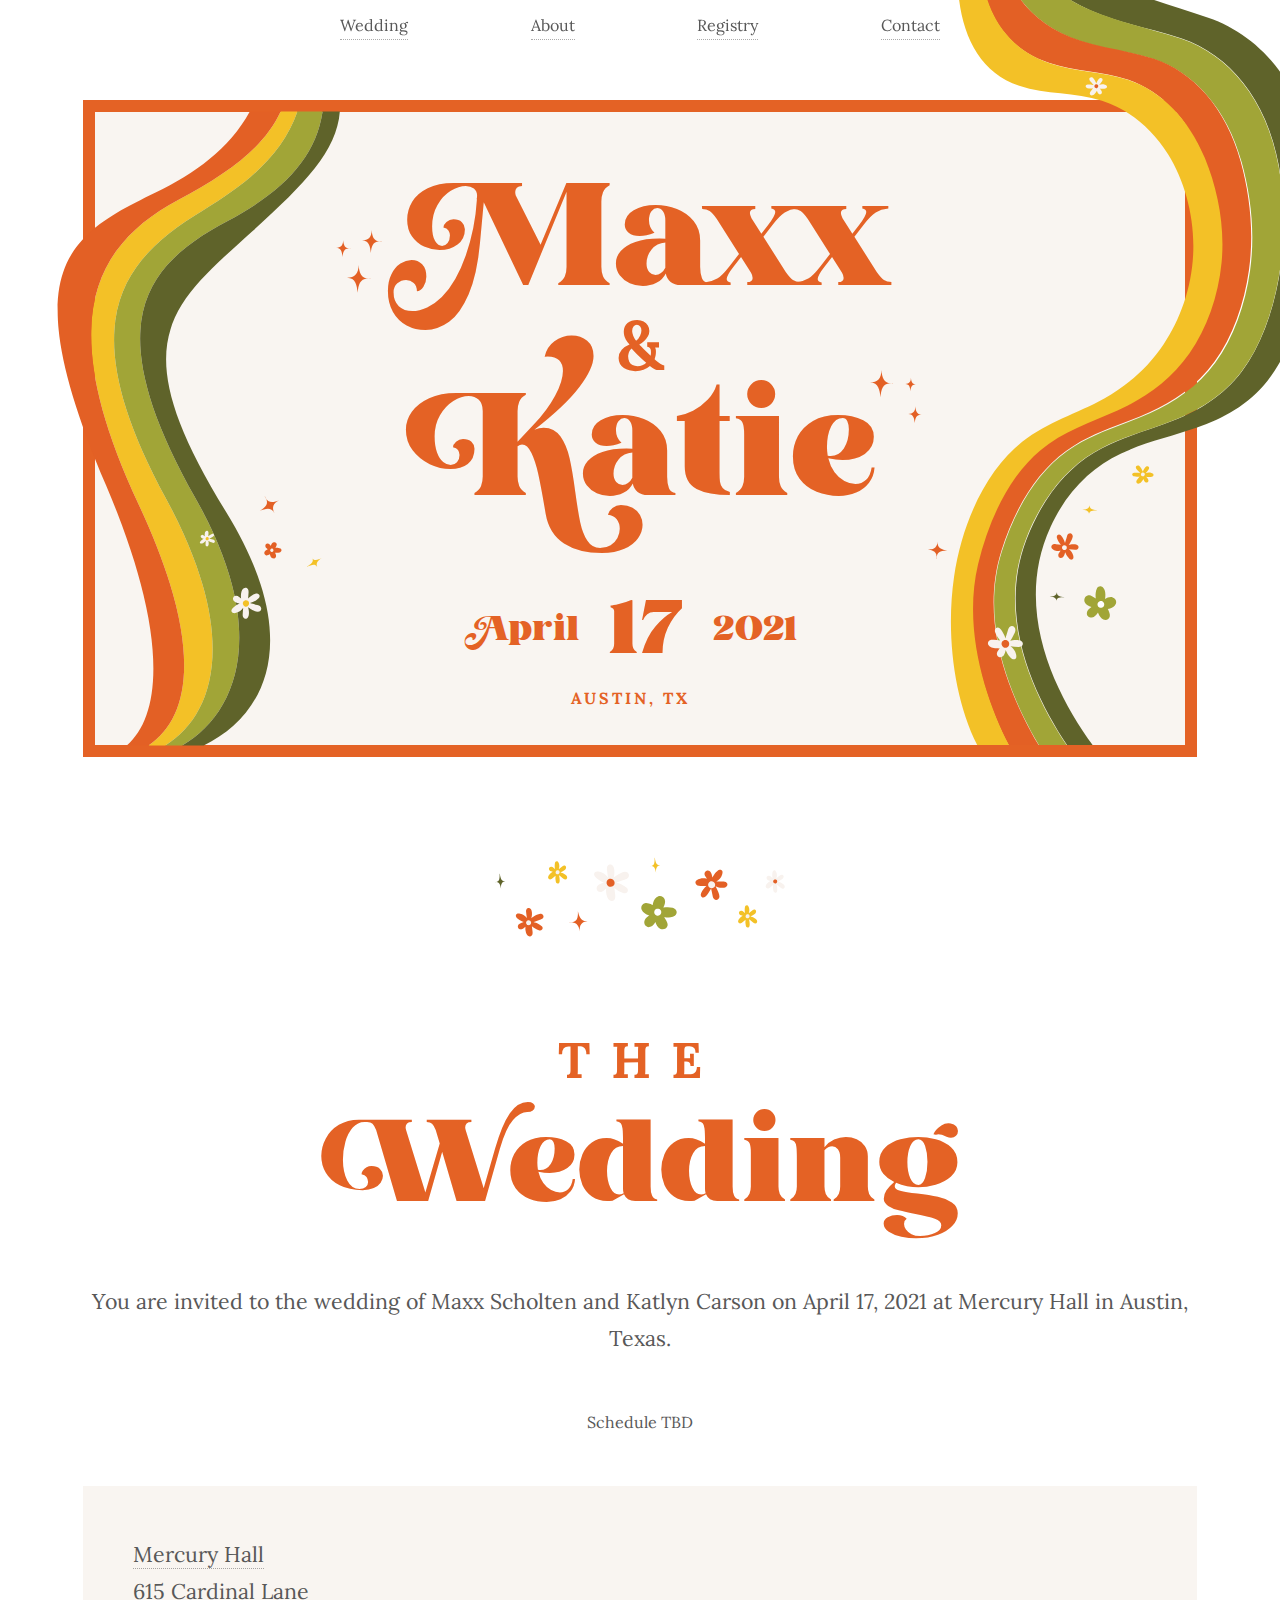
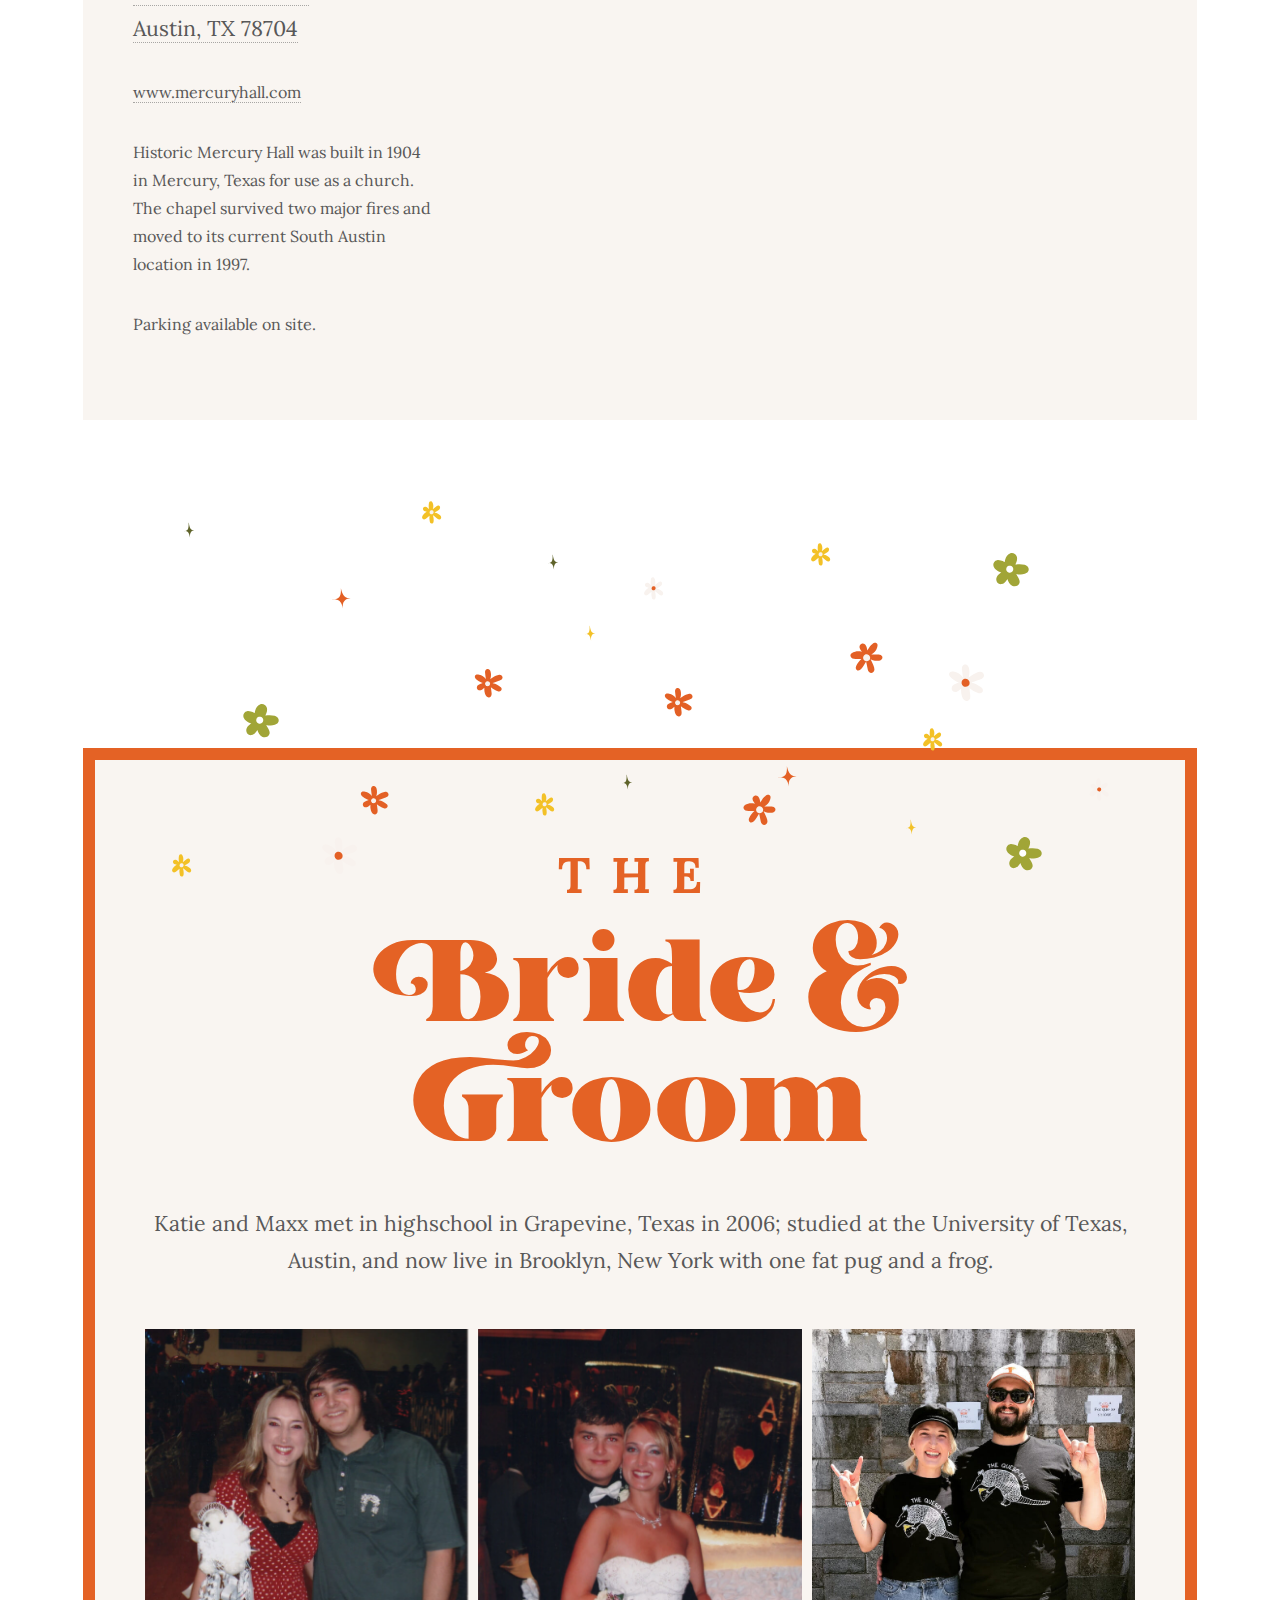
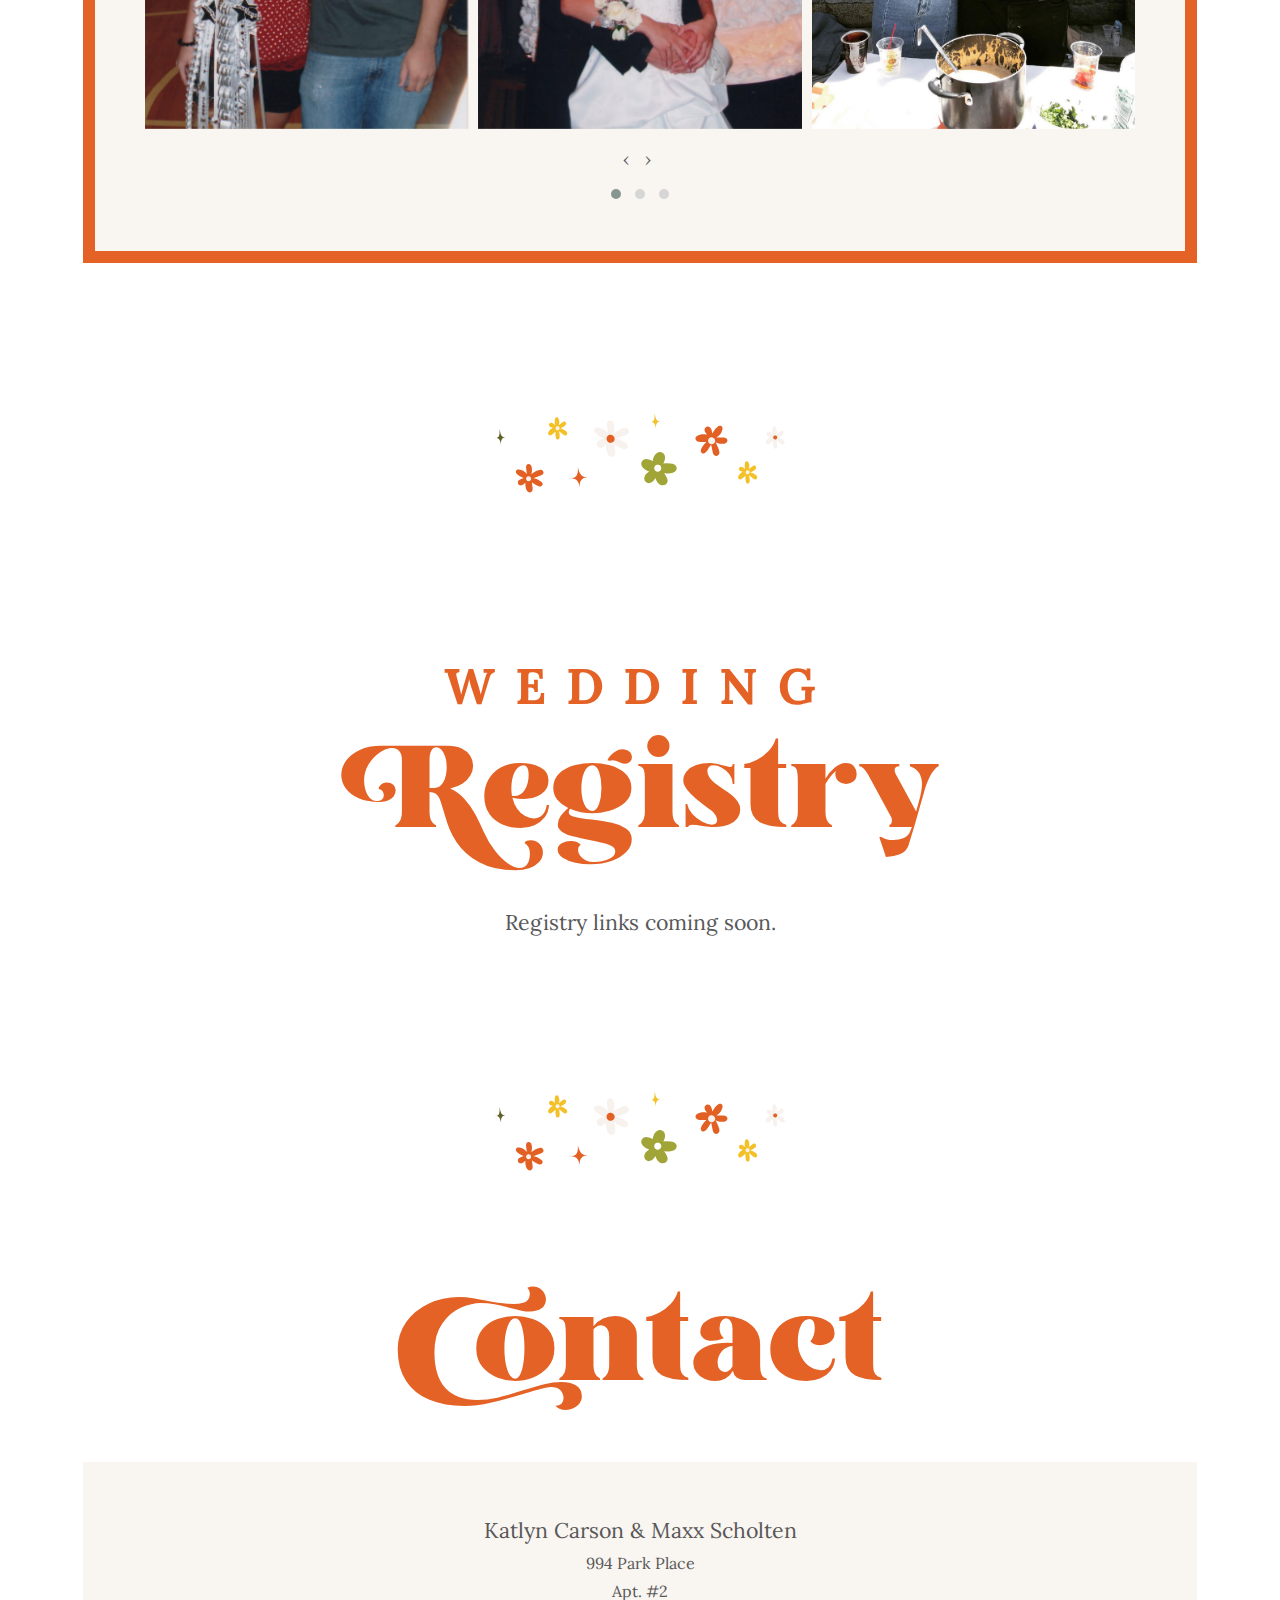
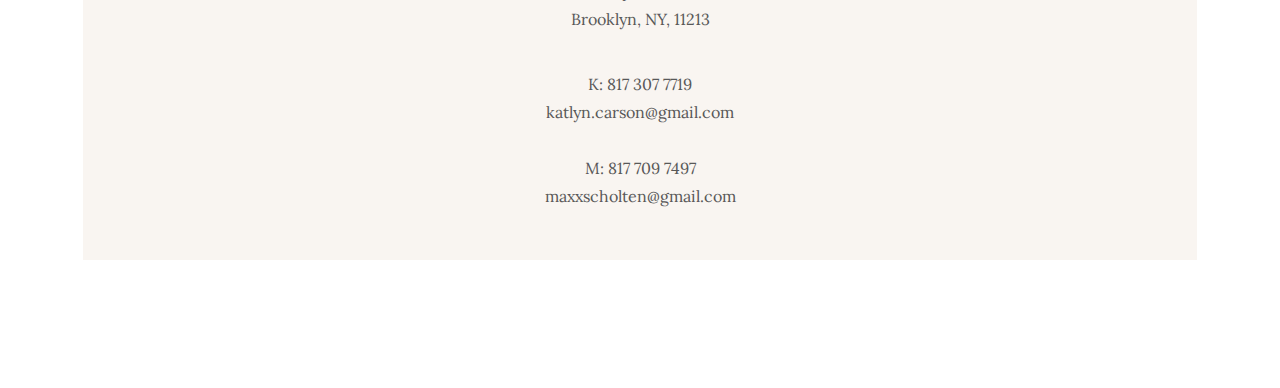
==== commit 2cc02b83: "photo gallery and favicon" ====
--- a/index.html
+++ b/index.html
@@ -12,6 +12,13 @@
     />
     <link rel="stylesheet" href="assets/css/main.css" />
     <link rel="stylesheet" href="assets/css/wedding.css" />
+    <link rel="stylesheet" href="owlcarousel/owl.carousel.min.css">
+    <link rel="stylesheet" href="owlcarousel/owl.theme.default.min.css">
+    <link rel="apple-touch-icon" sizes="180x180" href="assets/favicon/apple-touch-icon.png">
+    <link rel="icon" type="image/png" sizes="32x32" href="assets/favicon/favicon-32x32.png">
+    <link rel="icon" type="image/png" sizes="16x16" href="assets/favicon/favicon-16x16.png">
+    <link rel="manifest" href="assets/favicon/site.webmanifest">
+
     <noscript>
       <link rel="stylesheet" href="assets/css/noscript.css"
     /></noscript>
@@ -24,10 +31,10 @@
       <nav id="menu">
         <div class="menu-wrapper">
           <div class="menu-items">
-            <a href="index.html#wedding">Wedding</a>
-            <a href="index.html#bride-and-groom">About</a>
-            <a href="index.html#registry">Registry</a>
-            <a href="index.html#contact">Contact</a>
+            <a href="#wedding">Wedding</a>
+            <a href="#bride-and-groom">About</a>
+            <a href="#registry">Registry</a>
+            <a href="#contact">Contact</a>
           </div>
         </div>
       </nav>
@@ -112,31 +119,22 @@
             </h2>
 
             <p class="large">
-              Lorem ipsum dolor sit amet, consectetur adipiscing elit. Cras
-              sapien odio, posuere sit amet ullamcorper vitae, maximus eget
-              libero. Maecenas non nulla eros.
+              Katie and Maxx met in highschool in Grapevine, Texas in 2006; studied at the University of Texas, Austin, and now live in Brooklyn, New York with one fat pug and a frog.
             </p>
-            <div class="photos">
-              <img src="http://placehold.it/329x500.png" />
-              <img src="http://placehold.it/329x500.png" />
-              <img src="http://placehold.it/329x500.png" />
-              <img src="http://placehold.it/329x500.png" />
+            <div class="owl-carousel owl-theme">
+              <div class="photo" style="background: url(./images/homecoming.jpg) 50% 50% no-repeat; background-size: cover;"></div>
+              <div class="photo" style="background: url(./images/prom.jpg) 50% 50% no-repeat; background-size: cover;"></div>
+              <div class="photo" style="background: url(./images/quesodillos.jpg) 50% 50% no-repeat; background-size: cover;"></div>
+
+              <div class="photo" style="background: url(./images/vicks-wedding.jpg) 50% 50% no-repeat; background-size: cover;"></div>
+              <div class="photo" style="background: url(./images/las-vegas.jpg) 50% 50% no-repeat; background-size: cover;"></div>
+              <div class="photo" style="background: url(./images/jonathans-wedding.jpg) 50% 50% no-repeat; background-size: cover;"></div>
+              <div class="photo" style="background: url(./images/ross-and-rachel.jpg) 50% 50% no-repeat; background-size: cover;"></div>
+              <div class="photo" style="background: url(./images/penguins.jpg) 50% 50% no-repeat; background-size: cover;"></div>
+
             </div>
-            <p class="small">
-              Sed efficitur metus mauris, in laoreet leo accumsan vitae. Morbi
-              ante arcu, tempus id fringilla eget, consectetur non arcu. Duis
-              enim erat, sollicitudin ac erat quis, malesuada mattis nisi. Sed
-              dictum sem id elit ultricies, et blandit est pulvinar. Nam maximus
-              pulvinar molestie. Nulla lobortis enim nec laoreet elementum.
-            </p>
-            <p class="small">
-              Vestibulum velit sem, pretium vitae convallis eu, venenatis vitae
-              arcu. Donec porta id sapien vel varius. Curabitur ligula sem,
-              imperdiet vel bibendum volutpat, ultricies in odio. Vestibulum
-              ante ipsum primis in faucibus orci luctus et ultrices posuere
-              cubilia curae; Suspendisse id dignissim enim. Etiam a fringilla
-              nisl.
-            </p>
+
+
           </section>
 
           <div class="flower-spacer">
@@ -177,7 +175,18 @@
     <script src="assets/js/jquery.min.js"></script>
     <script src="assets/js/browser.min.js"></script>
     <script src="assets/js/breakpoints.min.js"></script>
+    <script src="owlcarousel/owl.carousel.min.js"></script>
     <script src="assets/js/util.js"></script>
     <script src="assets/js/main.js"></script>
+
+    <!-- Global site tag (gtag.js) - Google Analytics -->
+    <script async src="https://www.googletagmanager.com/gtag/js?id=UA-180152887-1"></script>
+    <script>
+      window.dataLayer = window.dataLayer || [];
+      function gtag(){dataLayer.push(arguments);}
+      gtag('js', new Date());
+
+      gtag('config', 'UA-180152887-1');
+    </script>
   </body>
 </html>
--- a/assets/css/wedding.css
+++ b/assets/css/wedding.css
@@ -256,18 +256,34 @@
   margin-top: -20px;
 }
 
-#bride-and-groom .photos {
+#bride-and-groom .owl-carousel {
   margin-top: 50px;
-  margin-bottom: 50px;
-  display: flex;
-  flex-wrap: nowrap;
-  width: 120%;
-  margin-left: -18%;
-}
-
-#bride-and-groom .photos img {
-  margin: 0 20px;
-  width: 25%;
+  position: relative;
+}
+
+
+#bride-and-groom .owl-carousel div.photo {
+  height: 400px;
+  width: 100%;
+}
+
+#bride-and-groom .owl-carousel .owl-nav button.owl-next,
+#bride-and-groom .owl-carousel .owl-nav button.owl-prev,
+#bride-and-groom .owl-carousel button.owl-dot,
+#bride-and-groom .owl-carousel .owl-nav button.owl-next:focus,
+#bride-and-groom .owl-carousel .owl-nav button.owl-prev:focus,
+#bride-and-groom .owl-carousel button.owl-dot:focus{
+  height: auto;
+  border: 0;
+  box-shadow: none !important;
+  text-align: center;
+  font-size: 12pt;
+  outline: none !important;
+}
+
+#bride-and-groom .owl-theme .owl-nav [class*=owl-]:hover {
+  background: none;
+  color: var(--orange);
 }
 
 #registry {
@@ -318,6 +334,20 @@
   #wedding .location #map {
     width: 400px;
   }
+
+  #photos1-1 {
+    left: 0px;
+    height: 200px;
+    margin-left: 30px;
+  }
+
+  #photos1-2 {
+    left: 0px;
+    top: 30px;
+    height: 300px;
+  }
+
+
 }
 
 @media screen and (max-width: 900px) {
@@ -399,6 +429,11 @@
     background-size: auto 100%;
     background-position: 50% 50%;
   }
+
+  #bride-and-groom .photos {
+    flex-wrap: wrap;
+  }
+
 }
 
 @media screen and (max-width: 767px) {
@@ -546,7 +581,6 @@
   #bride-and-groom .photos {
     margin-top: 30px;
     margin-bottom: 30px;
-    height: 250px;
   }
 
   #registry {
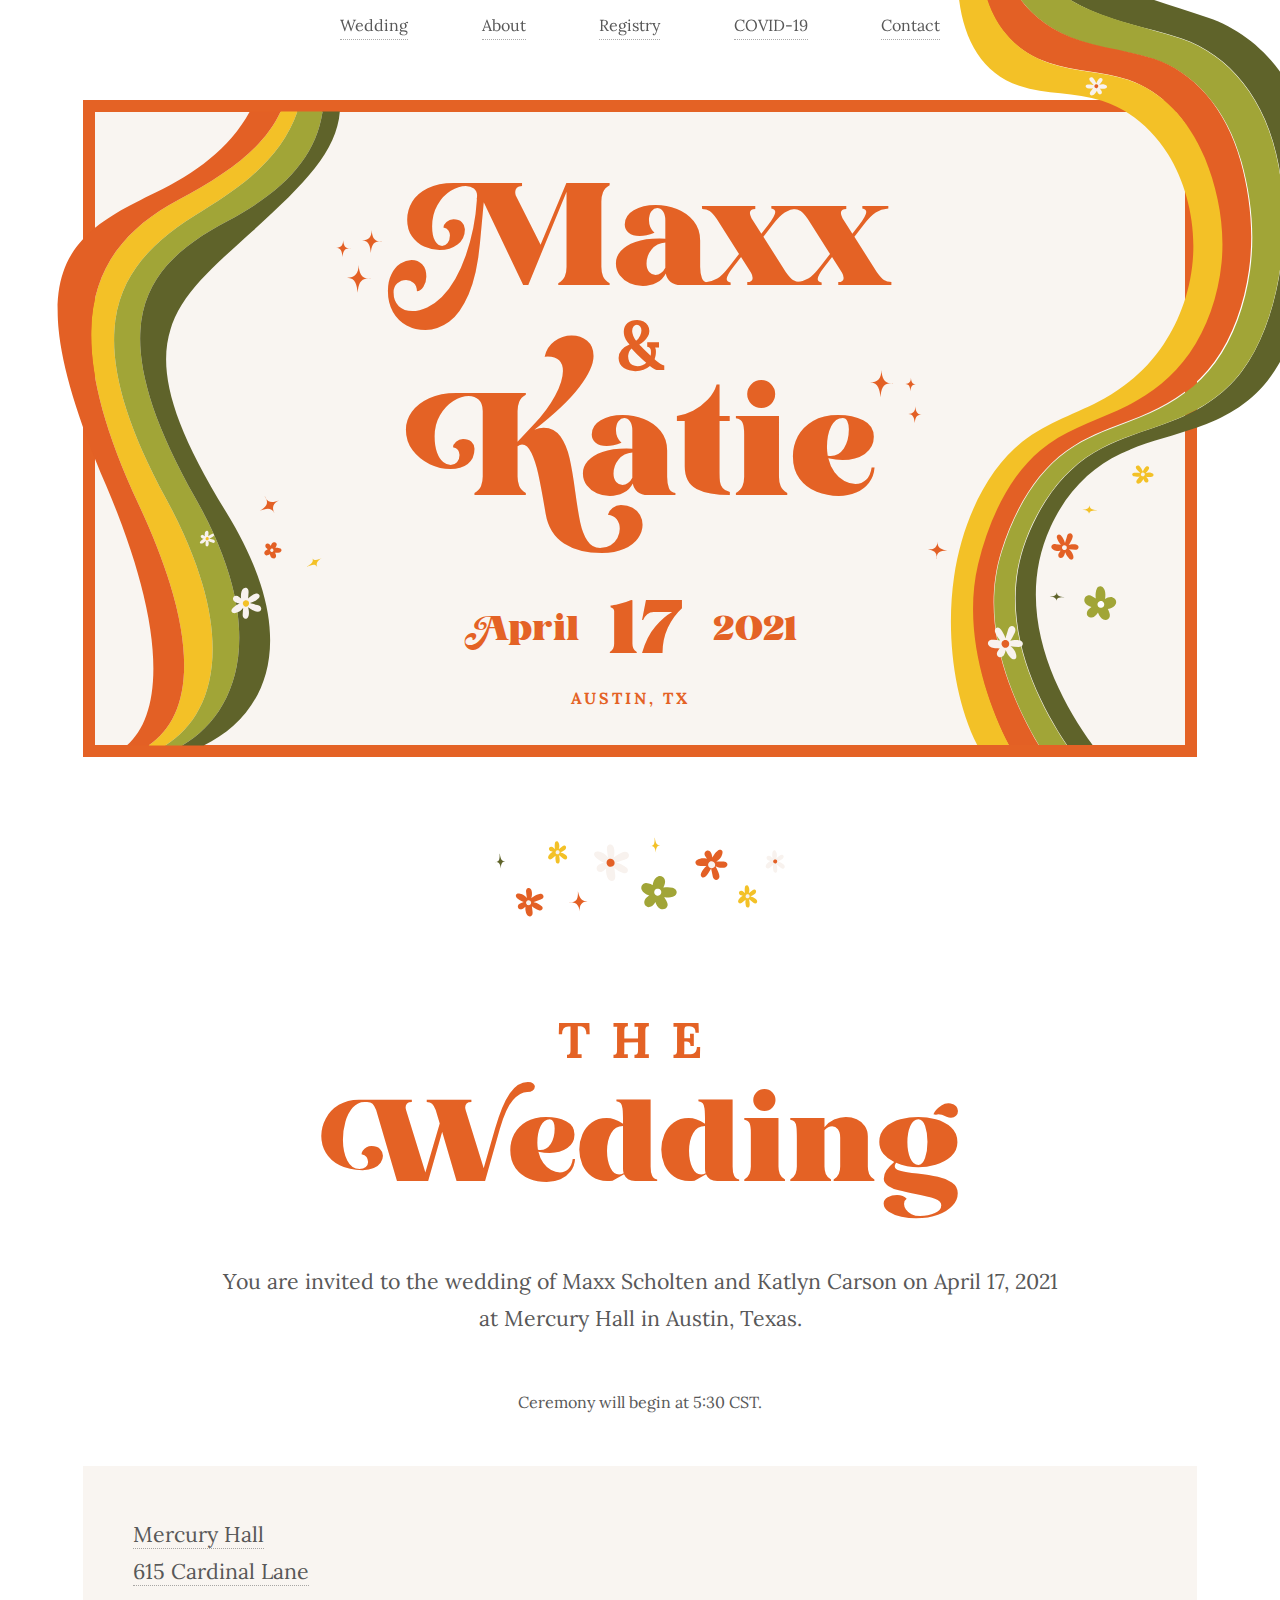
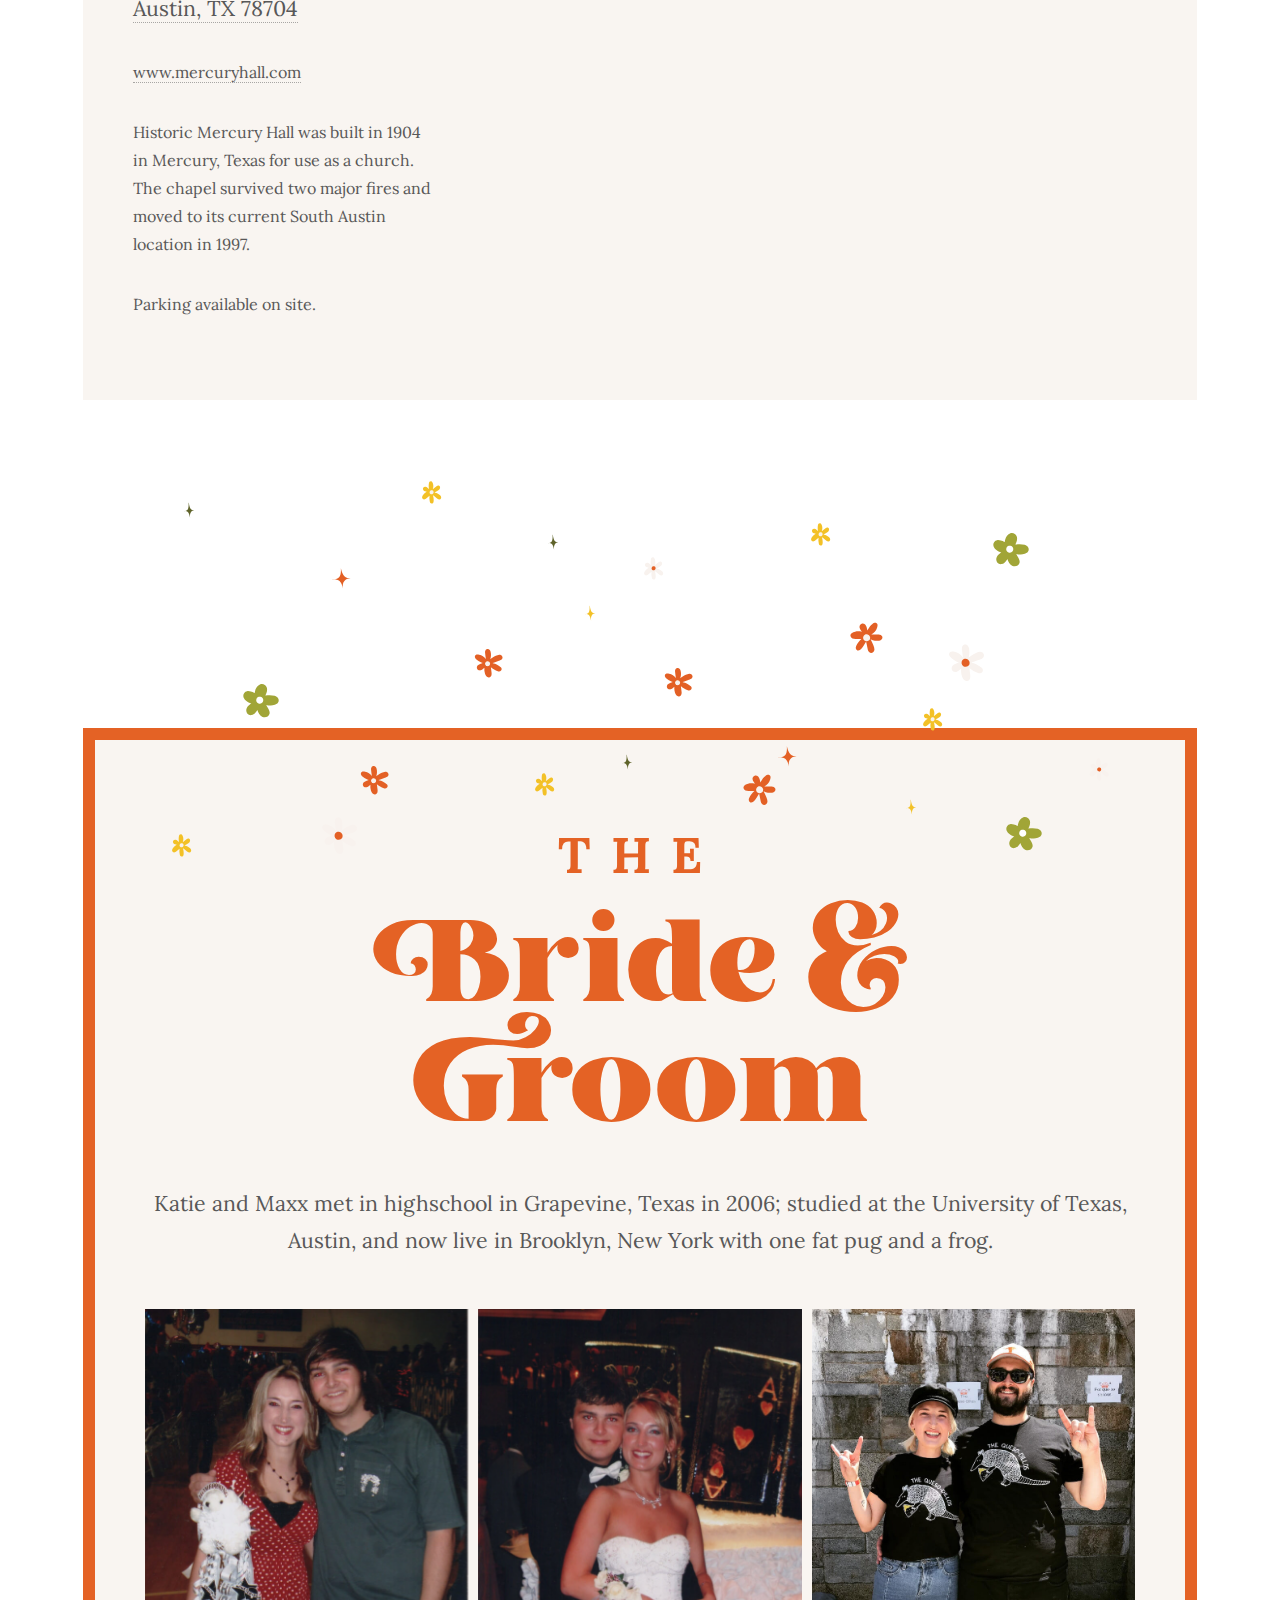
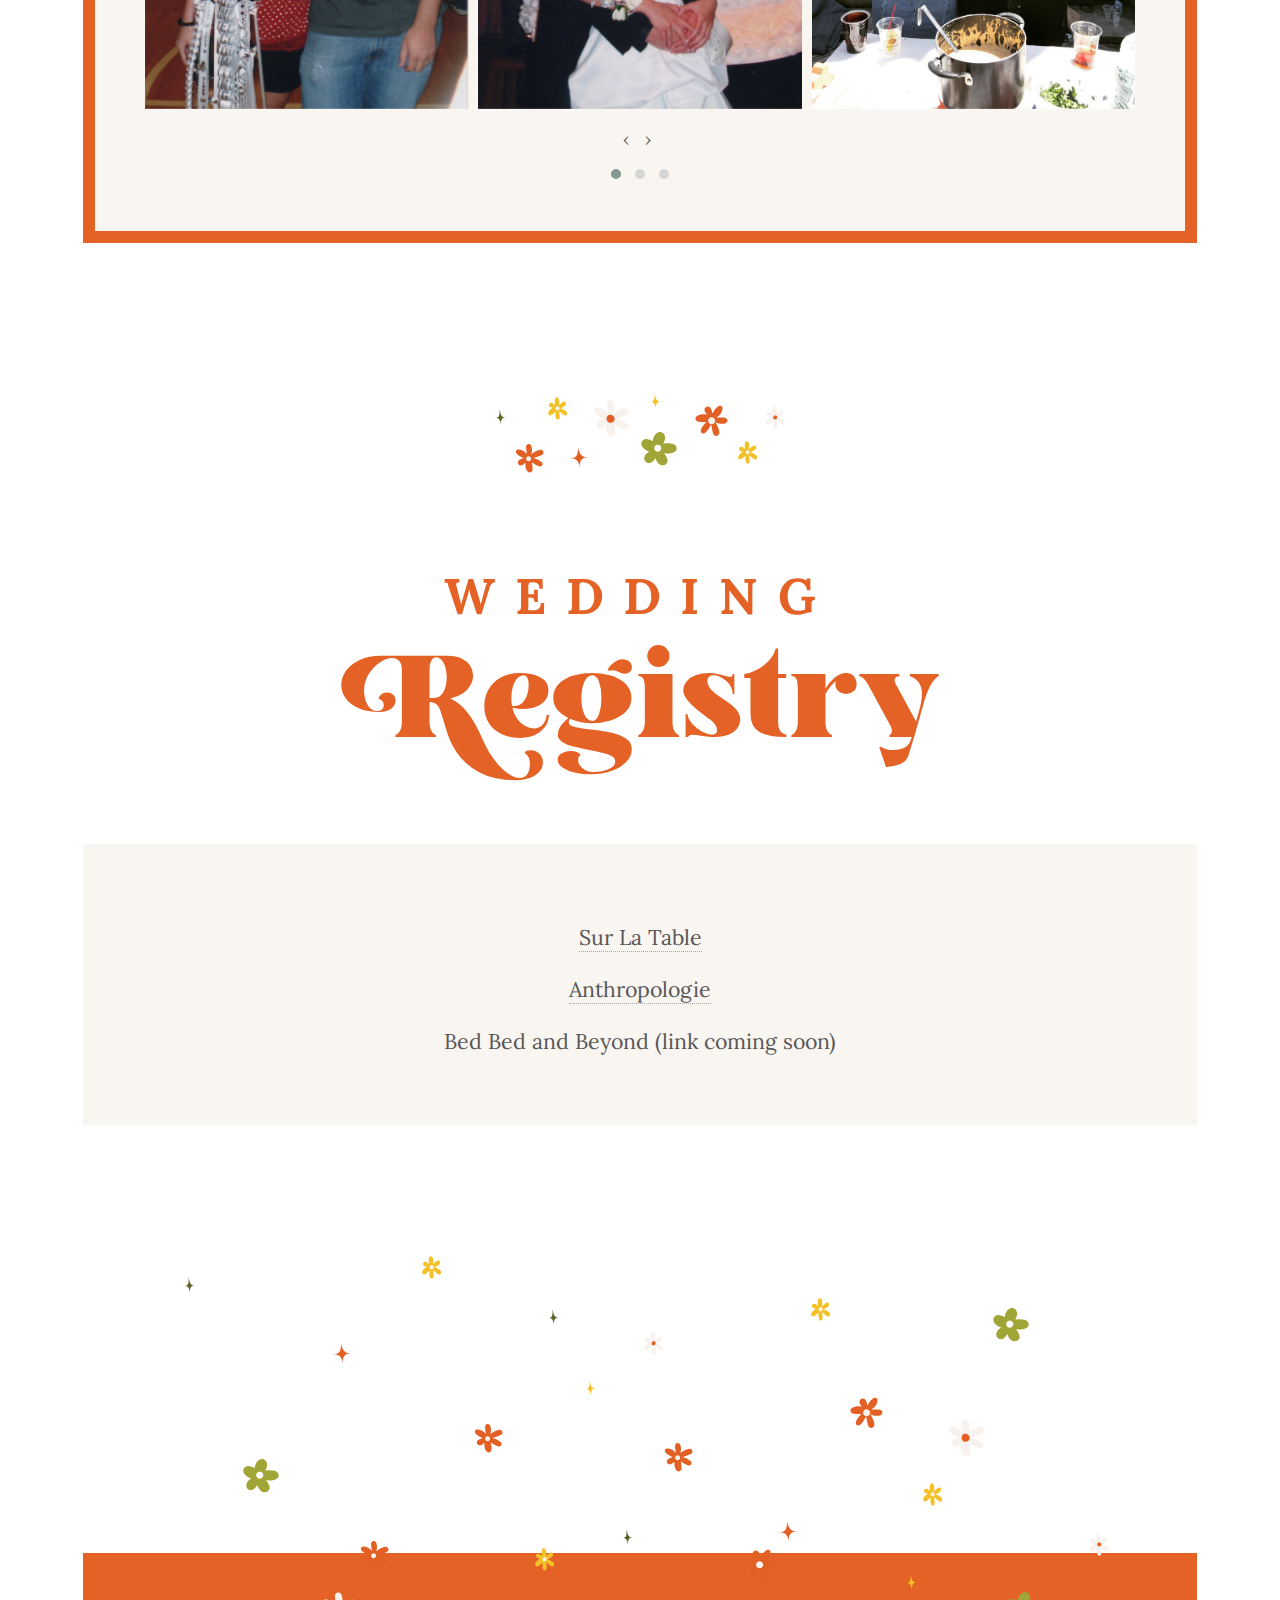
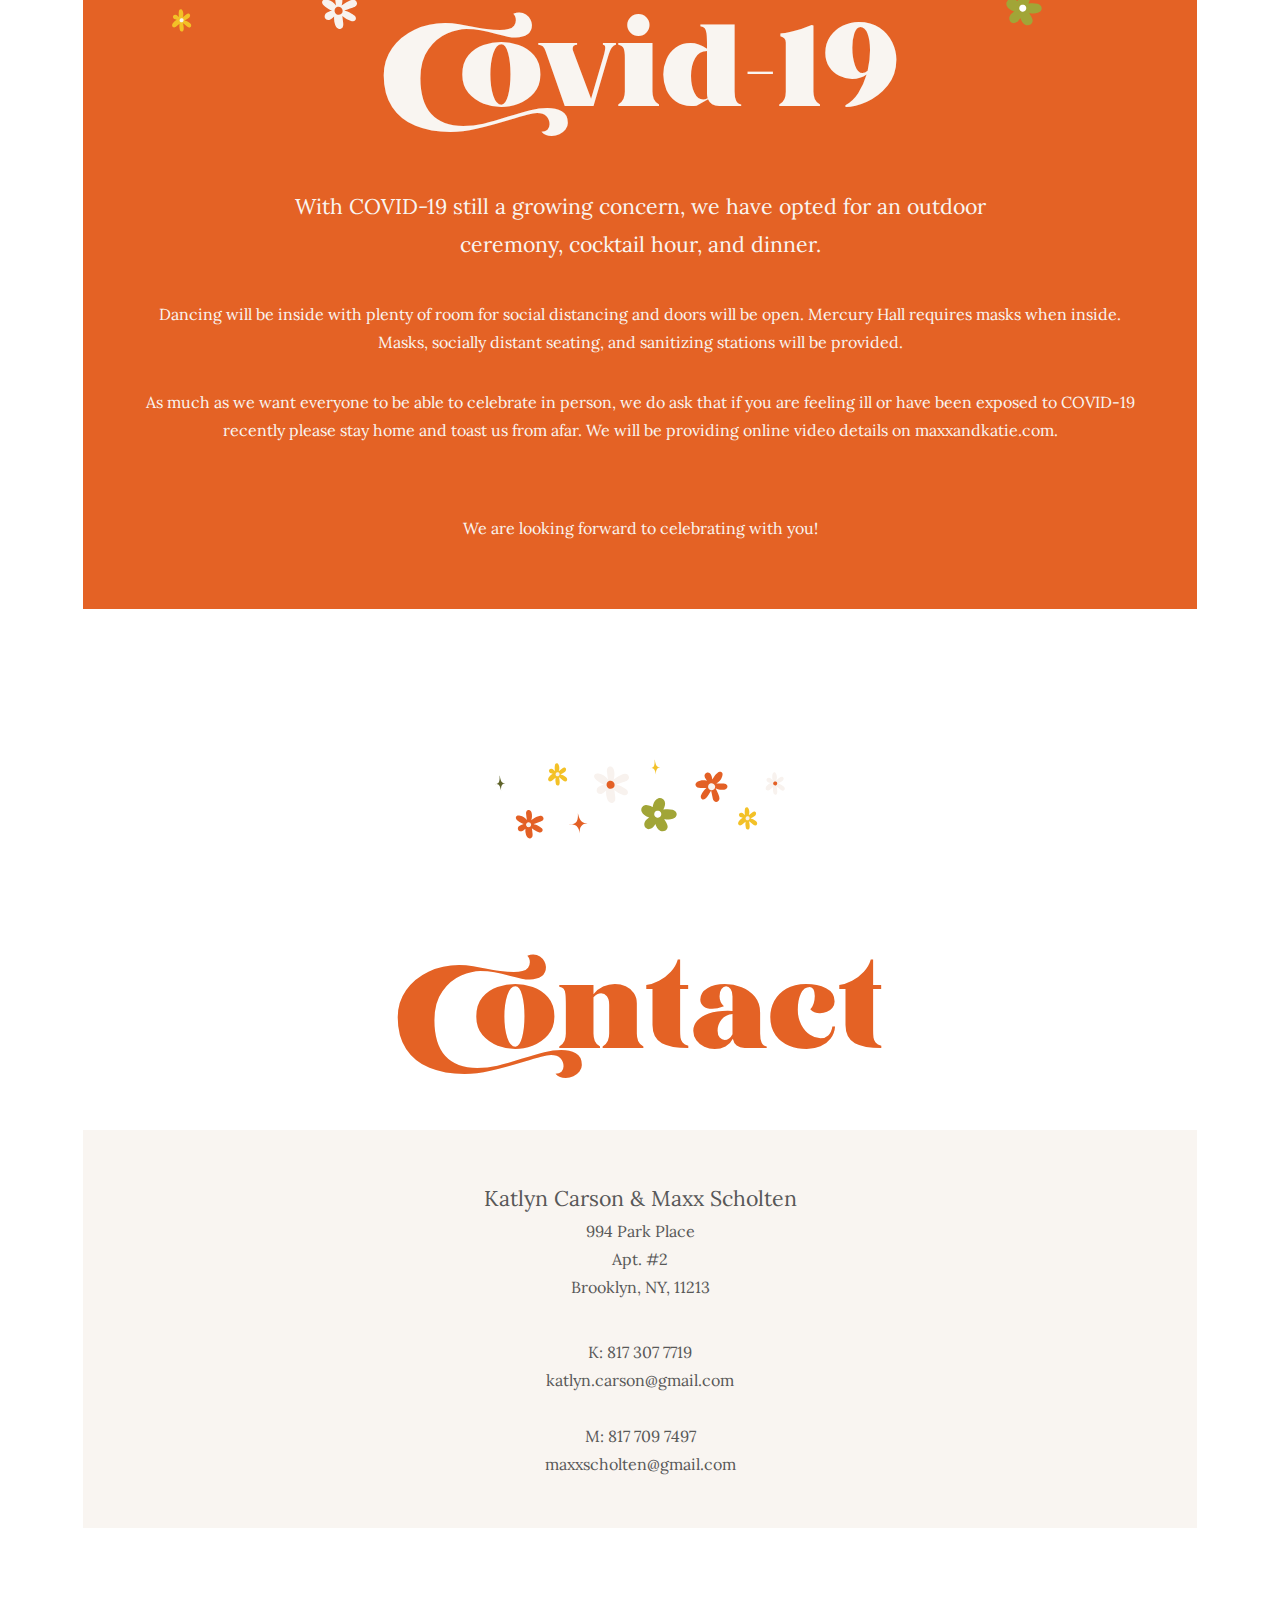
==== commit 364f8286: "covid-19, registry updates" ====
--- a/index.html
+++ b/index.html
@@ -12,12 +12,26 @@
     />
     <link rel="stylesheet" href="assets/css/main.css" />
     <link rel="stylesheet" href="assets/css/wedding.css" />
-    <link rel="stylesheet" href="owlcarousel/owl.carousel.min.css">
-    <link rel="stylesheet" href="owlcarousel/owl.theme.default.min.css">
-    <link rel="apple-touch-icon" sizes="180x180" href="assets/favicon/apple-touch-icon.png">
-    <link rel="icon" type="image/png" sizes="32x32" href="assets/favicon/favicon-32x32.png">
-    <link rel="icon" type="image/png" sizes="16x16" href="assets/favicon/favicon-16x16.png">
-    <link rel="manifest" href="assets/favicon/site.webmanifest">
+    <link rel="stylesheet" href="owlcarousel/owl.carousel.min.css" />
+    <link rel="stylesheet" href="owlcarousel/owl.theme.default.min.css" />
+    <link
+      rel="apple-touch-icon"
+      sizes="180x180"
+      href="assets/favicon/apple-touch-icon.png"
+    />
+    <link
+      rel="icon"
+      type="image/png"
+      sizes="32x32"
+      href="assets/favicon/favicon-32x32.png"
+    />
+    <link
+      rel="icon"
+      type="image/png"
+      sizes="16x16"
+      href="assets/favicon/favicon-16x16.png"
+    />
+    <link rel="manifest" href="assets/favicon/site.webmanifest" />
 
     <noscript>
       <link rel="stylesheet" href="assets/css/noscript.css"
@@ -34,6 +48,7 @@
             <a href="#wedding">Wedding</a>
             <a href="#bride-and-groom">About</a>
             <a href="#registry">Registry</a>
+            <a href="#covid">COVID-19</a>
             <a href="#contact">Contact</a>
           </div>
         </div>
@@ -66,9 +81,10 @@
             </h2>
             <p class="large">
               You are invited to the wedding of Maxx Scholten and Katlyn Carson
-              on April 17, 2021 at Mercury Hall in Austin, Texas.
+              on April 17, 2021
+              at&nbsp;Mercury&nbsp;Hall&nbsp;in&nbsp;Austin,&nbsp;Texas.
             </p>
-            <p class="small">Schedule TBD</p>
+            <p class="small">Ceremony will begin at 5:30 CST.</p>
 
             <div class="location">
               <div class="text">
@@ -119,22 +135,71 @@
             </h2>
 
             <p class="large">
-              Katie and Maxx met in highschool in Grapevine, Texas in 2006; studied at the University of Texas, Austin, and now live in Brooklyn, New York with one fat pug and a frog.
+              Katie and Maxx met in highschool in Grapevine, Texas in 2006;
+              studied at the University of Texas, Austin, and now live in
+              Brooklyn, New York with one fat pug and a frog.
             </p>
             <div class="owl-carousel owl-theme">
-              <div class="photo" style="background: url(./images/homecoming.jpg) 50% 50% no-repeat; background-size: cover;"></div>
-              <div class="photo" style="background: url(./images/prom.jpg) 50% 50% no-repeat; background-size: cover;"></div>
-              <div class="photo" style="background: url(./images/quesodillos.jpg) 50% 50% no-repeat; background-size: cover;"></div>
-
-              <div class="photo" style="background: url(./images/vicks-wedding.jpg) 50% 50% no-repeat; background-size: cover;"></div>
-              <div class="photo" style="background: url(./images/las-vegas.jpg) 50% 50% no-repeat; background-size: cover;"></div>
-              <div class="photo" style="background: url(./images/jonathans-wedding.jpg) 50% 50% no-repeat; background-size: cover;"></div>
-              <div class="photo" style="background: url(./images/ross-and-rachel.jpg) 50% 50% no-repeat; background-size: cover;"></div>
-              <div class="photo" style="background: url(./images/penguins.jpg) 50% 50% no-repeat; background-size: cover;"></div>
-
-            </div>
-
-
+              <div
+                class="photo"
+                style="
+                  background: url(./images/homecoming.jpg) 50% 50% no-repeat;
+                  background-size: cover;
+                "
+              ></div>
+              <div
+                class="photo"
+                style="
+                  background: url(./images/prom.jpg) 50% 50% no-repeat;
+                  background-size: cover;
+                "
+              ></div>
+              <div
+                class="photo"
+                style="
+                  background: url(./images/quesodillos.jpg) 50% 50% no-repeat;
+                  background-size: cover;
+                "
+              ></div>
+
+              <div
+                class="photo"
+                style="
+                  background: url(./images/vicks-wedding.jpg) 50% 50% no-repeat;
+                  background-size: cover;
+                "
+              ></div>
+              <div
+                class="photo"
+                style="
+                  background: url(./images/las-vegas.jpg) 50% 50% no-repeat;
+                  background-size: cover;
+                "
+              ></div>
+              <div
+                class="photo"
+                style="
+                  background: url(./images/jonathans-wedding.jpg) 50% 50%
+                    no-repeat;
+                  background-size: cover;
+                "
+              ></div>
+              <div
+                class="photo"
+                style="
+                  background: url(./images/ross-and-rachel.jpg) 50% 50%
+                    no-repeat;
+                  background-size: cover;
+                "
+              ></div>
+              <div
+                class="photo"
+                style="
+                  background: url(./images/penguins.jpg) 50% 50% no-repeat;
+                  background-size: cover;
+                "
+              ></div>
+            </div>
           </section>
 
           <div class="flower-spacer">
@@ -145,7 +210,60 @@
             <h2 class="section-title">
               <span class="small">Wedding</span> Registry
             </h2>
-            <p class="large">Registry links coming soon.</p>
+            <div class="registry-box">
+              <p class="large" style="margin-bottom: 15px; margin-top: 25px">
+                <a
+                  href="https://www.surlatable.com/on/demandware.store/Sites-SLT-Site/default/GiftRegistryCustomer-Show?ID=c8fe2f7ba790d28de960762ab4"
+                  target="_blank"
+                  >Sur La Table</a
+                >
+              </p>
+              <p class="large" style="margin-bottom: 15px">
+                <a
+                  href="https://www.anthropologie.com/registry/listing?registryId=OTYZMTNMYJY2"
+                  target="_blank"
+                  >Anthropologie</a
+                >
+              </p>
+              <p class="large" style="margin-bottom: 15px">
+                Bed Bed and Beyond (link coming soon)
+              </p>
+            </div>
+          </section>
+
+          <div
+            id="wedding-bride-and-groom-spacer"
+            style="margin-top: -20px; padding-top: 0"
+          >
+            <div></div>
+          </div>
+
+          <section id="covid">
+            <h2 class="section-title">Covid-19</h2>
+
+            <div class="covid-box">
+              <p class="large">
+                With COVID-19 still a growing concern, we have opted for an
+                outdoor ceremony,&nbsp;cocktail&nbsp;hour,&nbsp;and&nbsp;dinner.
+              </p>
+              <br />
+              <p class="small">
+                Dancing will be inside with plenty of room for social distancing
+                and doors will be open. Mercury Hall requires masks when inside.
+                Masks, socially distant seating, and sanitizing stations will be
+                provided.
+              </p>
+              <p class="small">
+                As much as we want everyone to be able to celebrate in person,
+                we do ask that if you are feeling ill or have been exposed to
+                COVID-19 recently please stay home and toast us from afar. We
+                will be providing online video details on maxxandkatie.com.
+              </p>
+              <br />
+              <p class="small">
+                We are looking forward to celebrating with you!
+              </p>
+            </div>
           </section>
 
           <div class="flower-spacer">
@@ -180,10 +298,15 @@
     <script src="assets/js/main.js"></script>
 
     <!-- Global site tag (gtag.js) - Google Analytics -->
-    <script async src="https://www.googletagmanager.com/gtag/js?id=UA-180152887-1"></script>
+    <script
+      async
+      src="https://www.googletagmanager.com/gtag/js?id=UA-180152887-1"
+    ></script>
     <script>
       window.dataLayer = window.dataLayer || [];
-      function gtag(){dataLayer.push(arguments);}
+      function gtag() {
+        dataLayer.push(arguments);
+      }
       gtag('js', new Date());
 
       gtag('config', 'UA-180152887-1');
--- a/assets/css/wedding.css
+++ b/assets/css/wedding.css
@@ -170,7 +170,7 @@
 .flower-spacer {
   display: flex;
   justify-content: center;
-  margin-top: 100px;
+  margin-top: 80px;
 }
 
 .flower-spacer > div {
@@ -261,7 +261,6 @@
   position: relative;
 }
 
-
 #bride-and-groom .owl-carousel div.photo {
   height: 400px;
   width: 100%;
@@ -272,7 +271,7 @@
 #bride-and-groom .owl-carousel button.owl-dot,
 #bride-and-groom .owl-carousel .owl-nav button.owl-next:focus,
 #bride-and-groom .owl-carousel .owl-nav button.owl-prev:focus,
-#bride-and-groom .owl-carousel button.owl-dot:focus{
+#bride-and-groom .owl-carousel button.owl-dot:focus {
   height: auto;
   border: 0;
   box-shadow: none !important;
@@ -281,14 +280,22 @@
   outline: none !important;
 }
 
-#bride-and-groom .owl-theme .owl-nav [class*=owl-]:hover {
+#bride-and-groom .owl-theme .owl-nav [class*='owl-']:hover {
   background: none;
   color: var(--orange);
 }
 
 #registry {
-  margin-top: 150px;
+  margin-top: 80px;
   margin-bottom: 150px;
+}
+
+#registry .registry-box {
+  margin-top: 100px;
+  background: var(--cream);
+  padding: 50px 50px;
+  display: flex;
+  flex-direction: column;
 }
 
 #registry h2.section-title {
@@ -297,6 +304,19 @@
 
 #wrapper {
   overflow: hidden;
+}
+
+#covid {
+  background: var(--orange);
+  padding: 75px 50px 35px;
+  margin-bottom: 150px;
+  margin-top: 100px;
+  position: relative;
+  color: var(--cream);
+}
+
+#covid h2 {
+  color: var(--cream);
 }
 
 #contact {
@@ -346,8 +366,6 @@
     top: 30px;
     height: 300px;
   }
-
-
 }
 
 @media screen and (max-width: 900px) {
@@ -420,7 +438,7 @@
   }
 
   .flower-spacer {
-    margin-top: 80px;
+    margin-top: 100px;
   }
 
   .flower-spacer > div {
@@ -433,7 +451,6 @@
   #bride-and-groom .photos {
     flex-wrap: wrap;
   }
-
 }
 
 @media screen and (max-width: 767px) {
@@ -587,14 +604,32 @@
     margin-top: 50px;
     margin-bottom: 50px;
   }
+
+  #covid {
+    display: flex;
+    flex-direction: column;
+    justify-content: center;
+    align-items: center;
+    width: calc(100% + 2em);
+    margin-left: -1em;
+    padding-left: 20px;
+    padding-right: 20px;
+    margin-bottom: 50px;
+  }
+
+  #covid h2.section-title {
+    line-height: 65px;
+    margin-bottom: 30px;
+  }
+
   #contact {
     margin-top: 50px;
     margin-bottom: 50px;
   }
 
   .flower-spacer {
-    margin-top: 100px;
-    margin-bottom: 100px;
+    margin-top: 50px;
+    margin-bottom: 50px;
   }
 
   .flower-spacer.home {
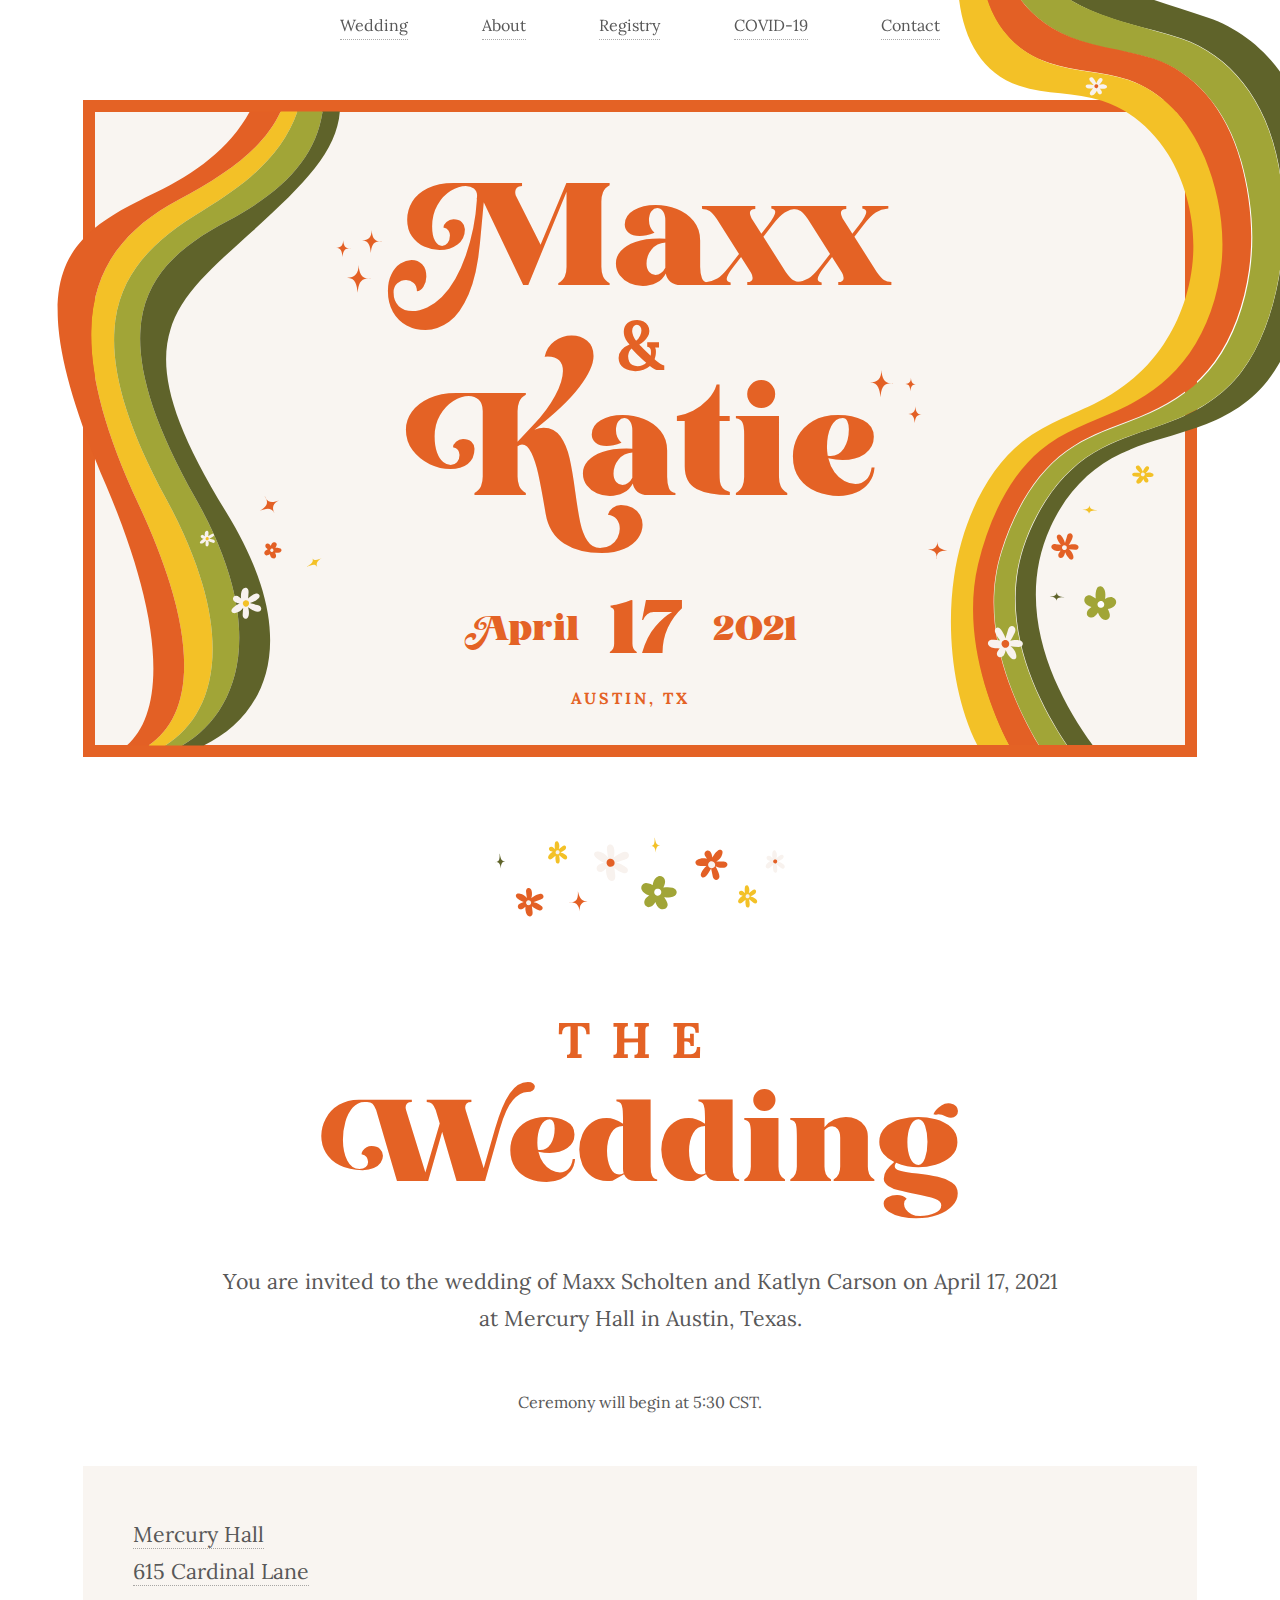
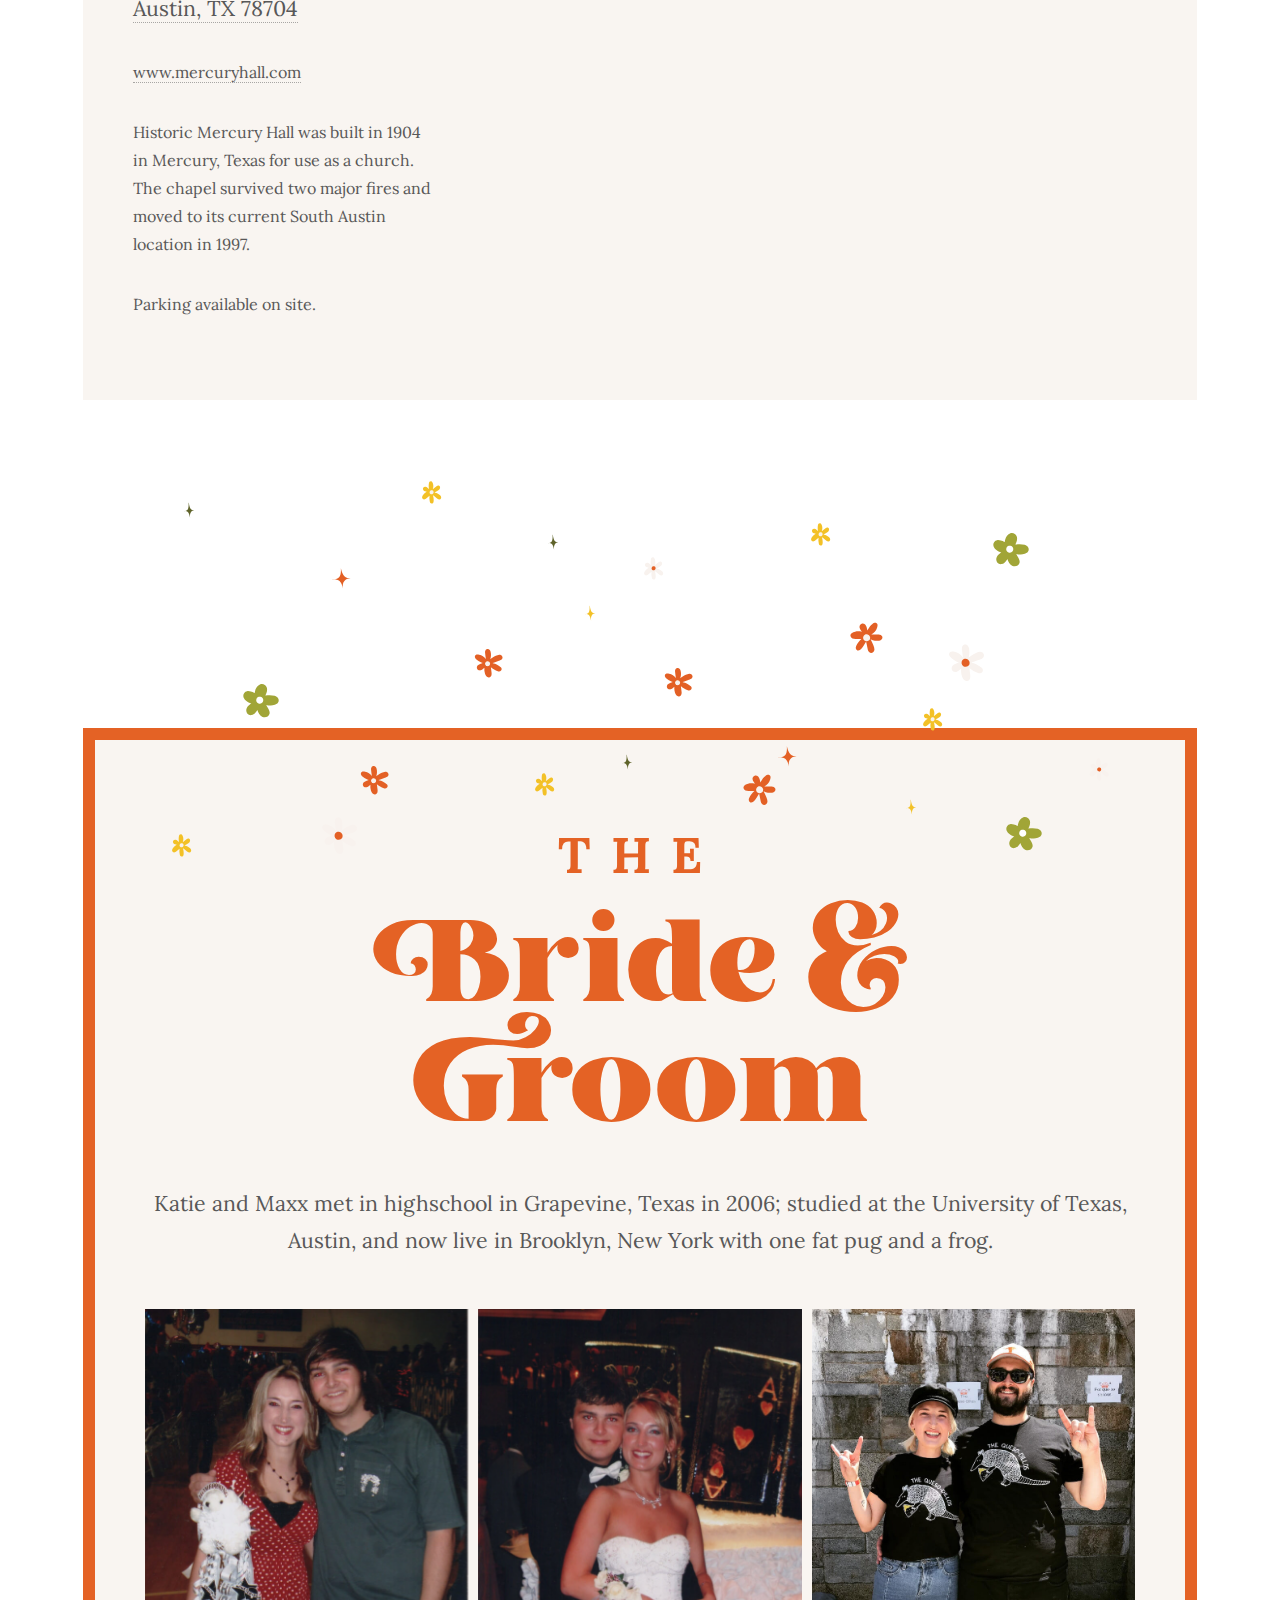
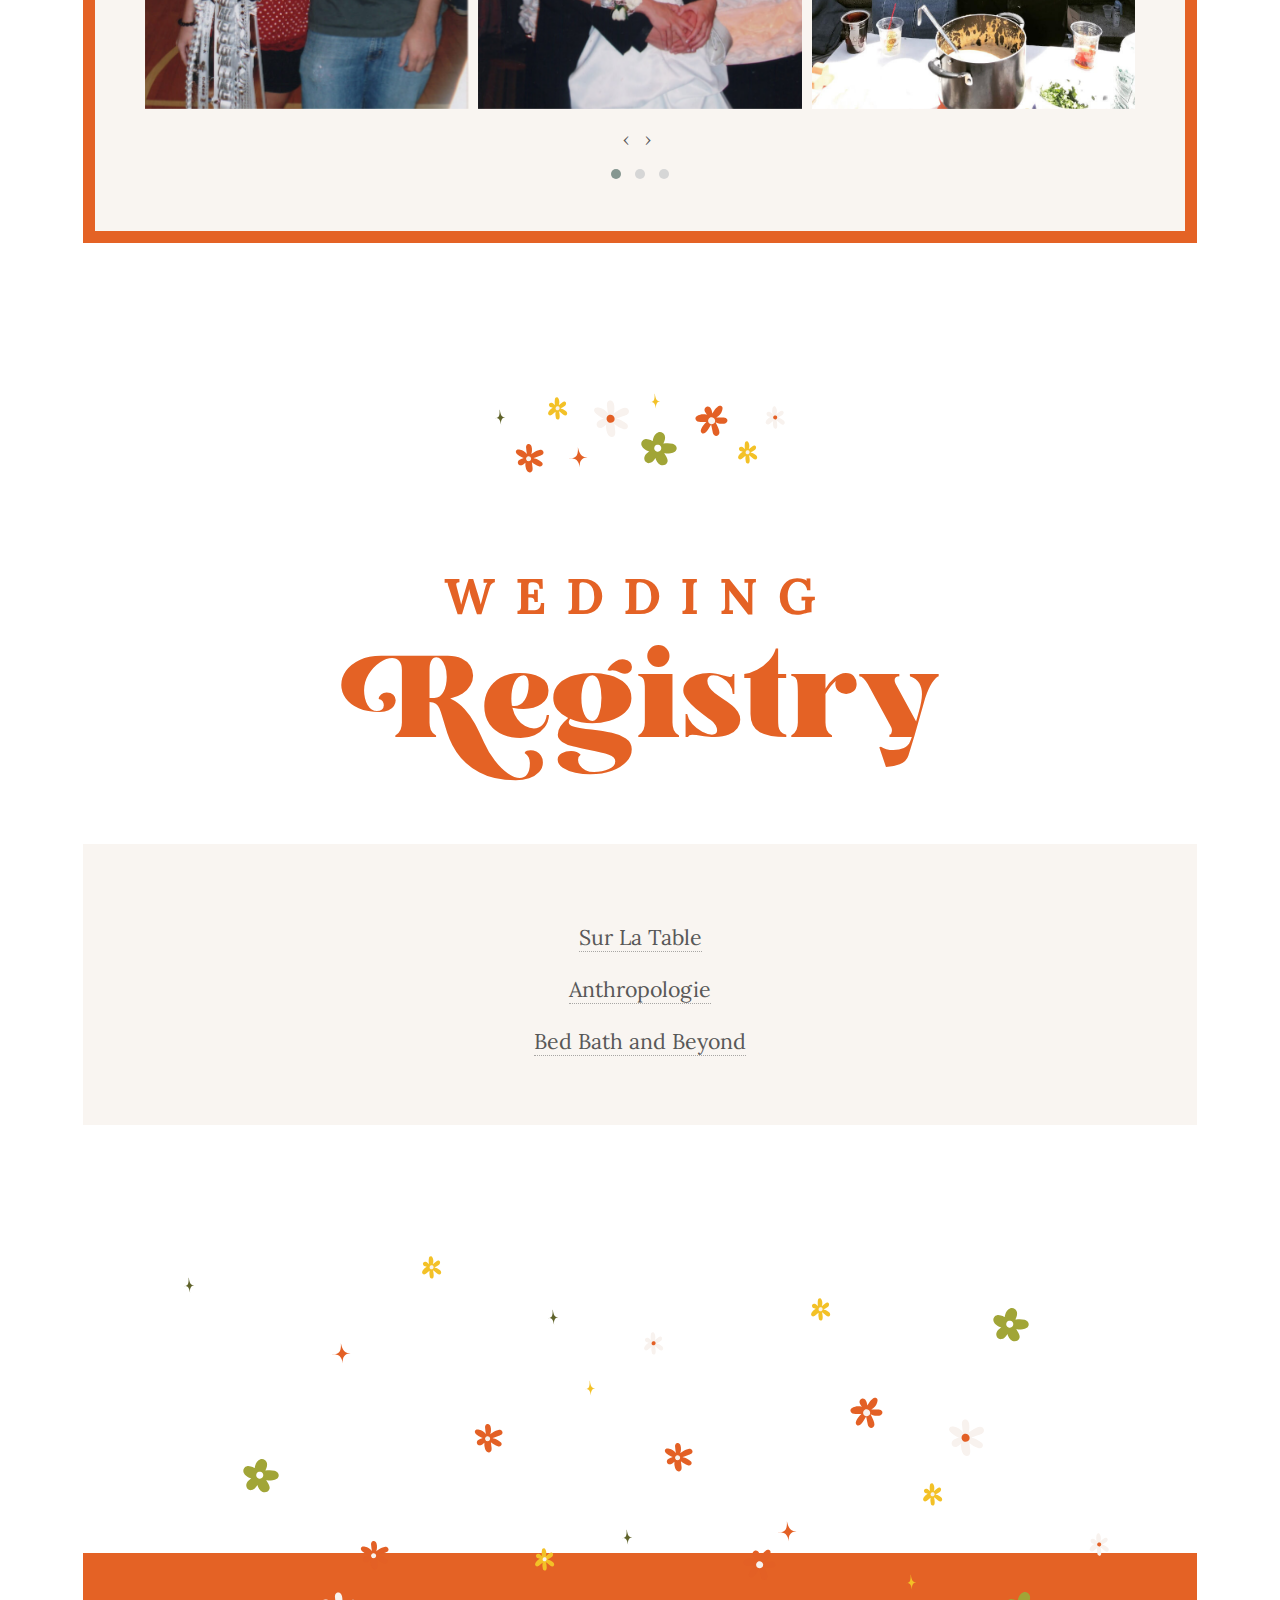
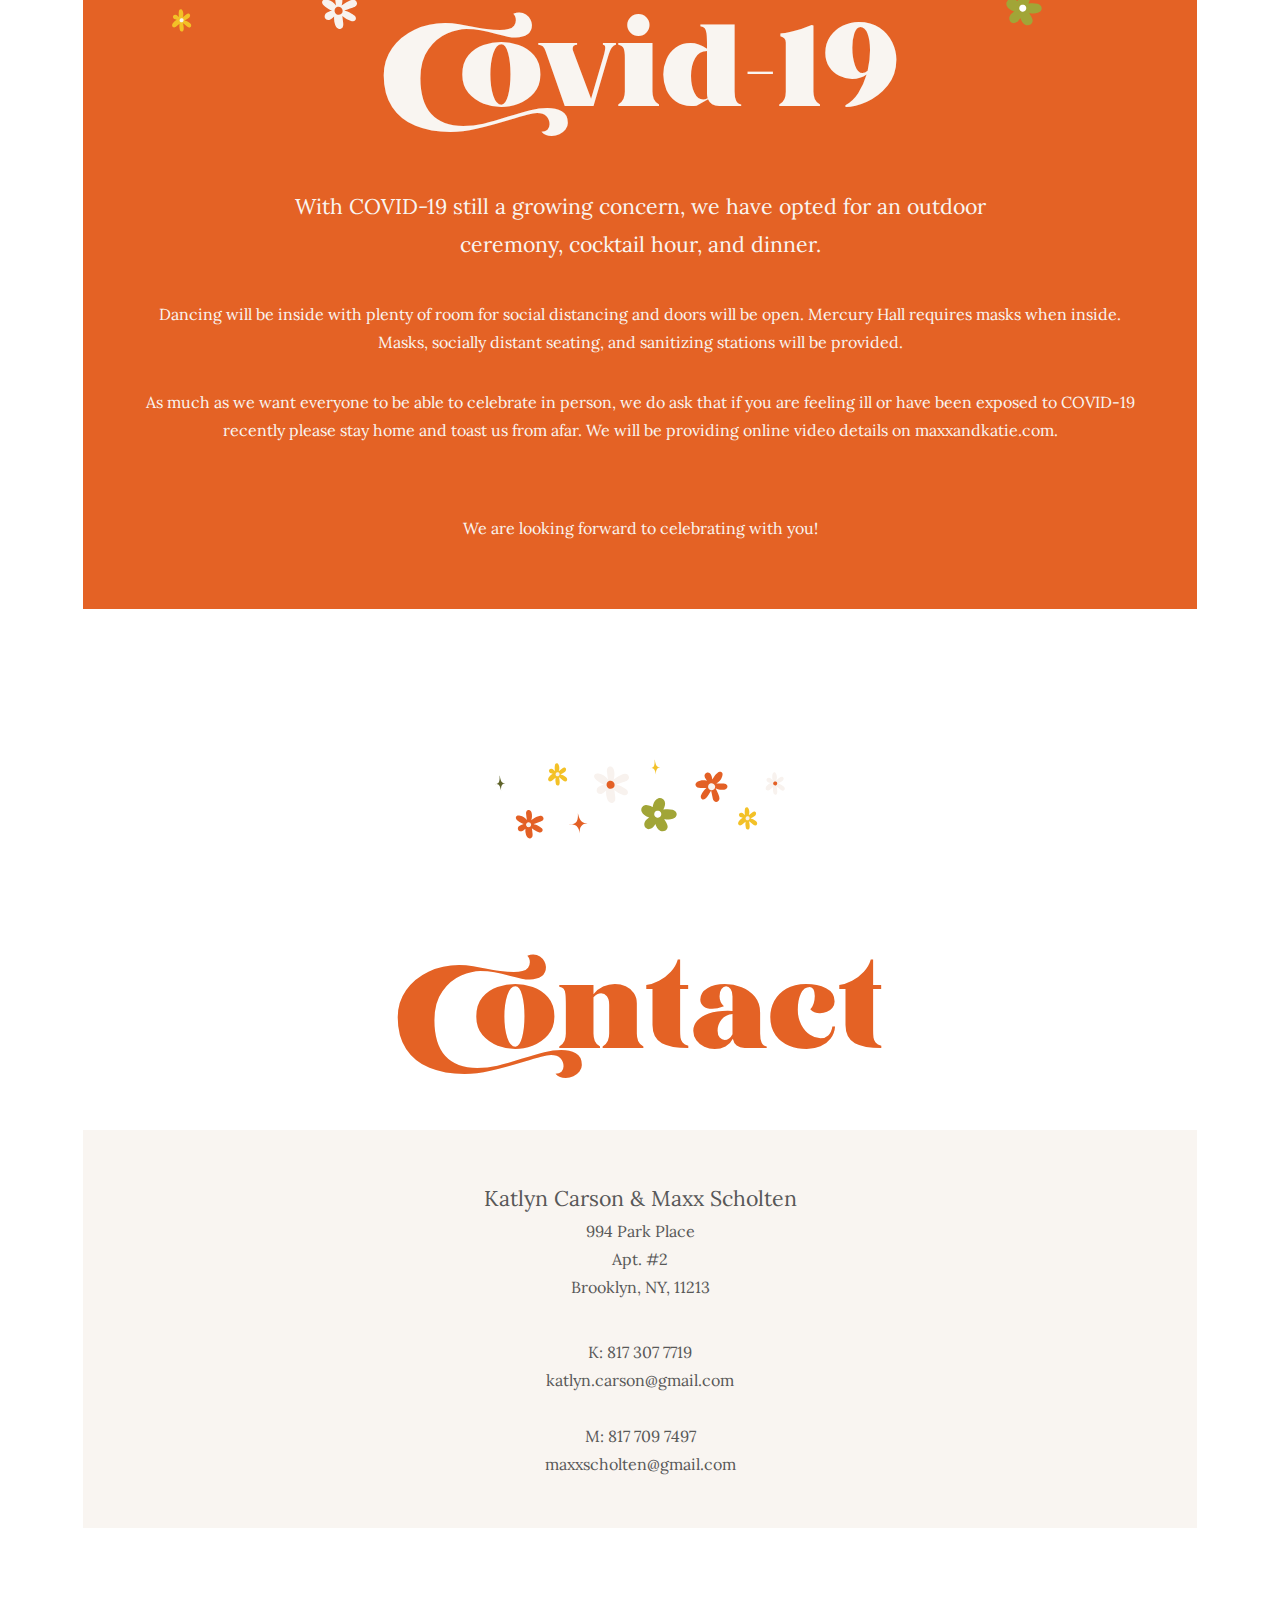
==== commit 1a4b12dc: "Add BBB link" ====
--- a/index.html
+++ b/index.html
@@ -226,7 +226,12 @@
                 >
               </p>
               <p class="large" style="margin-bottom: 15px">
-                Bed Bed and Beyond (link coming soon)
+                <a
+                  href="https://www.bedbathandbeyond.com/store/giftregistry/viewregistryguest/549602207?eventType=Wedding&selectedRLVFilters=_recommended"
+                  target="_blank"
+                >
+                  Bed Bath and Beyond</a
+                >
               </p>
             </div>
           </section>
